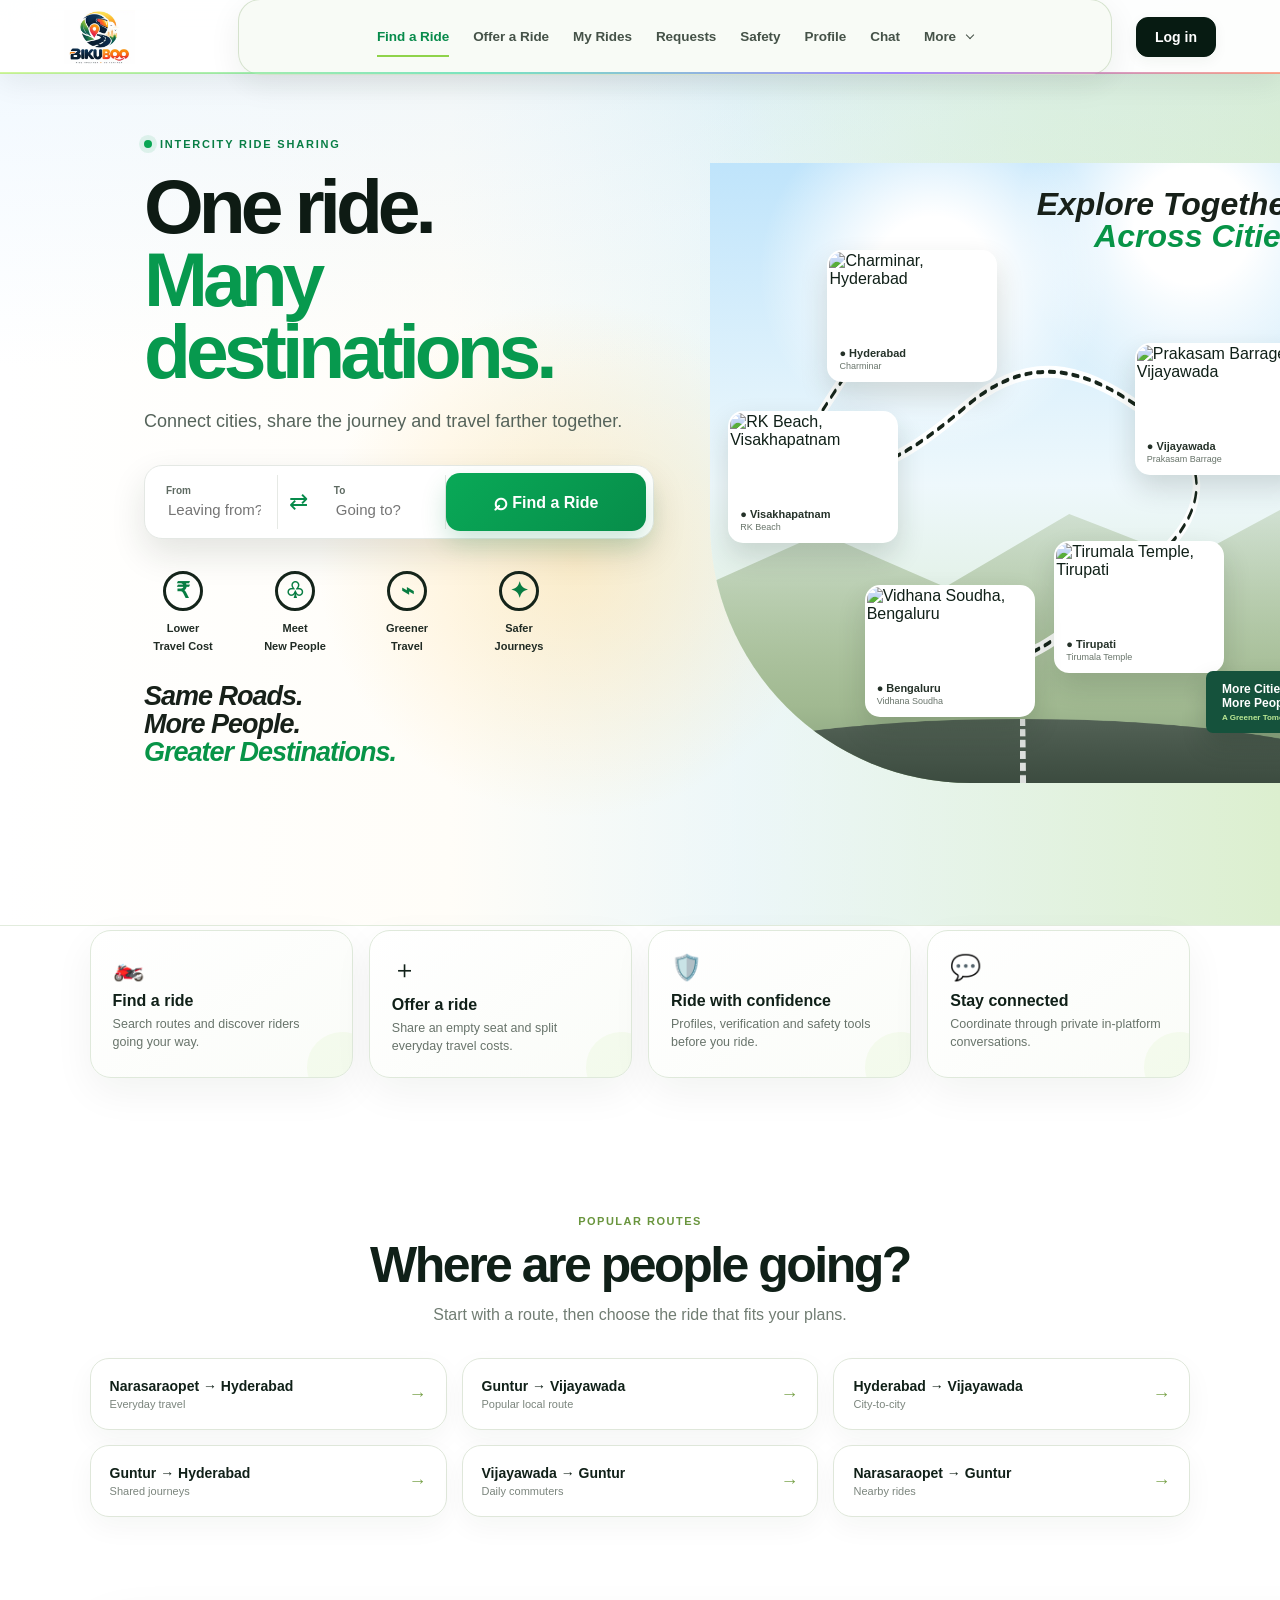
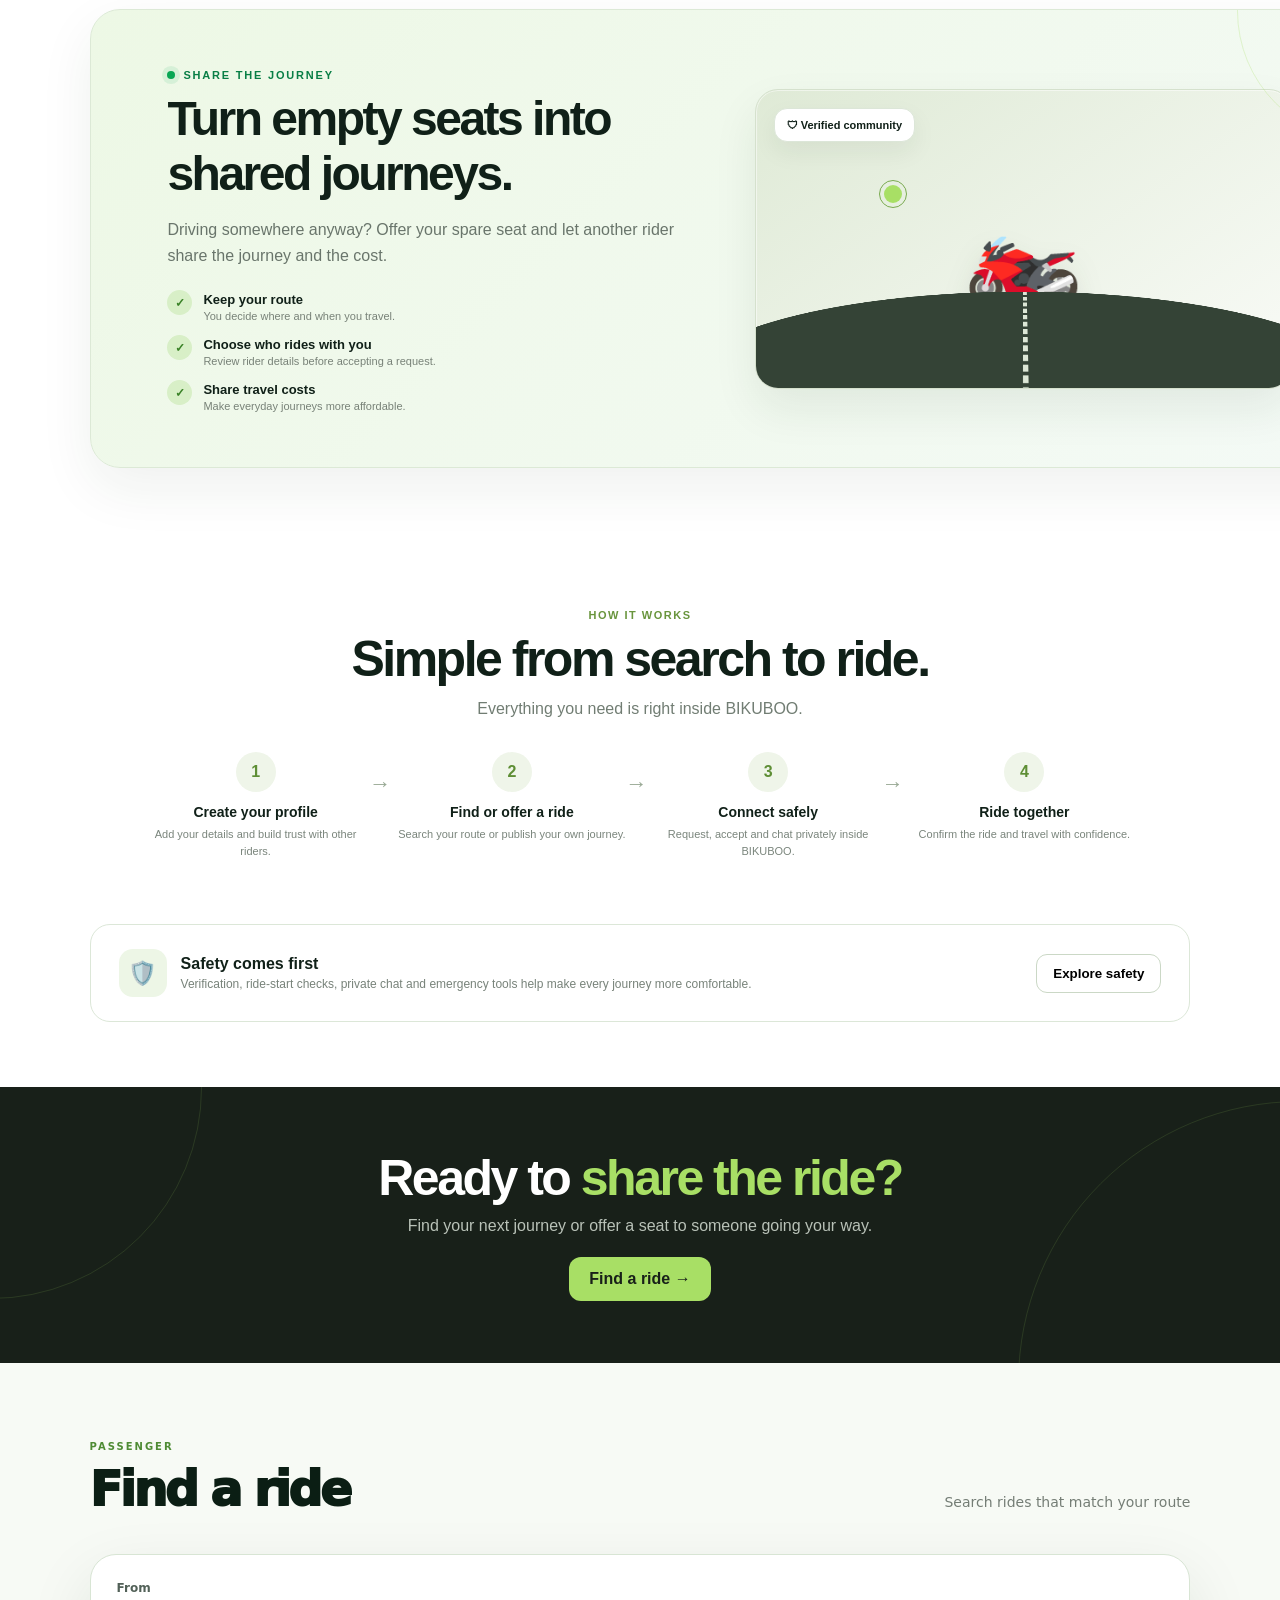
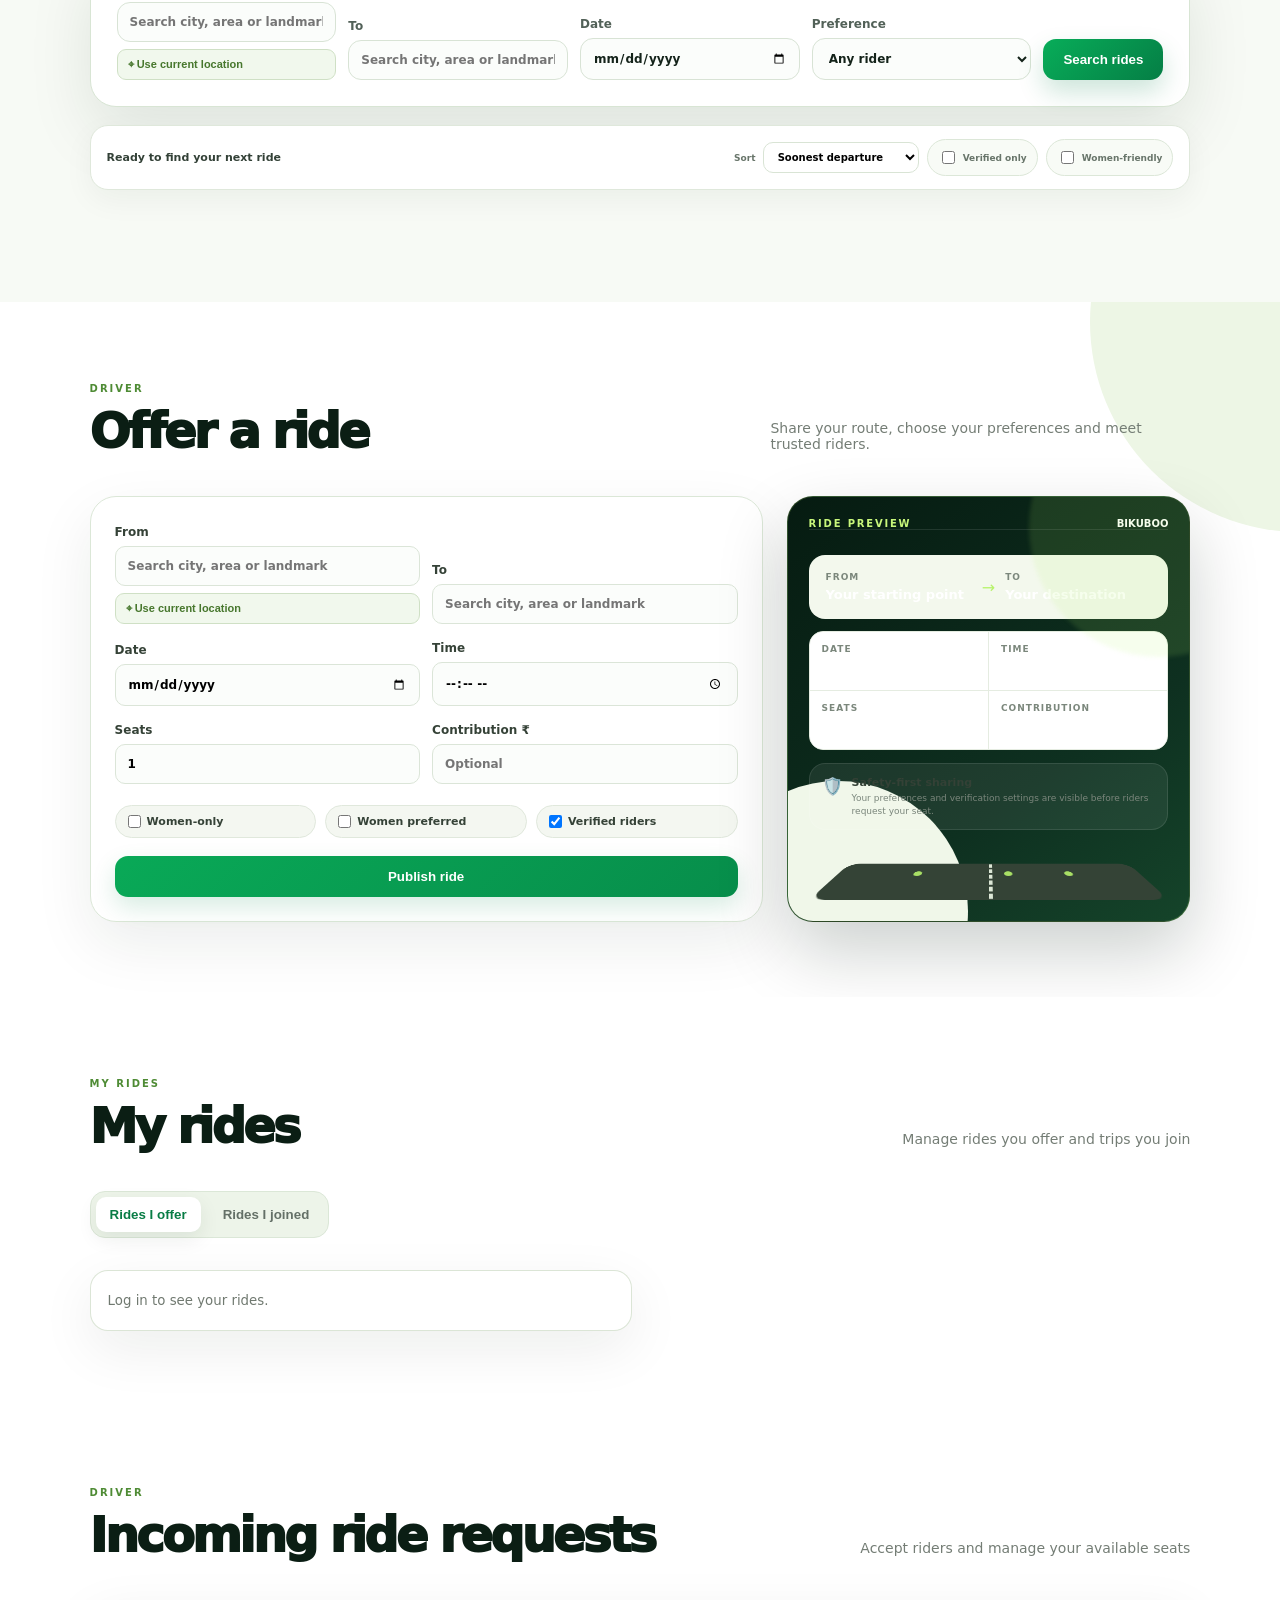
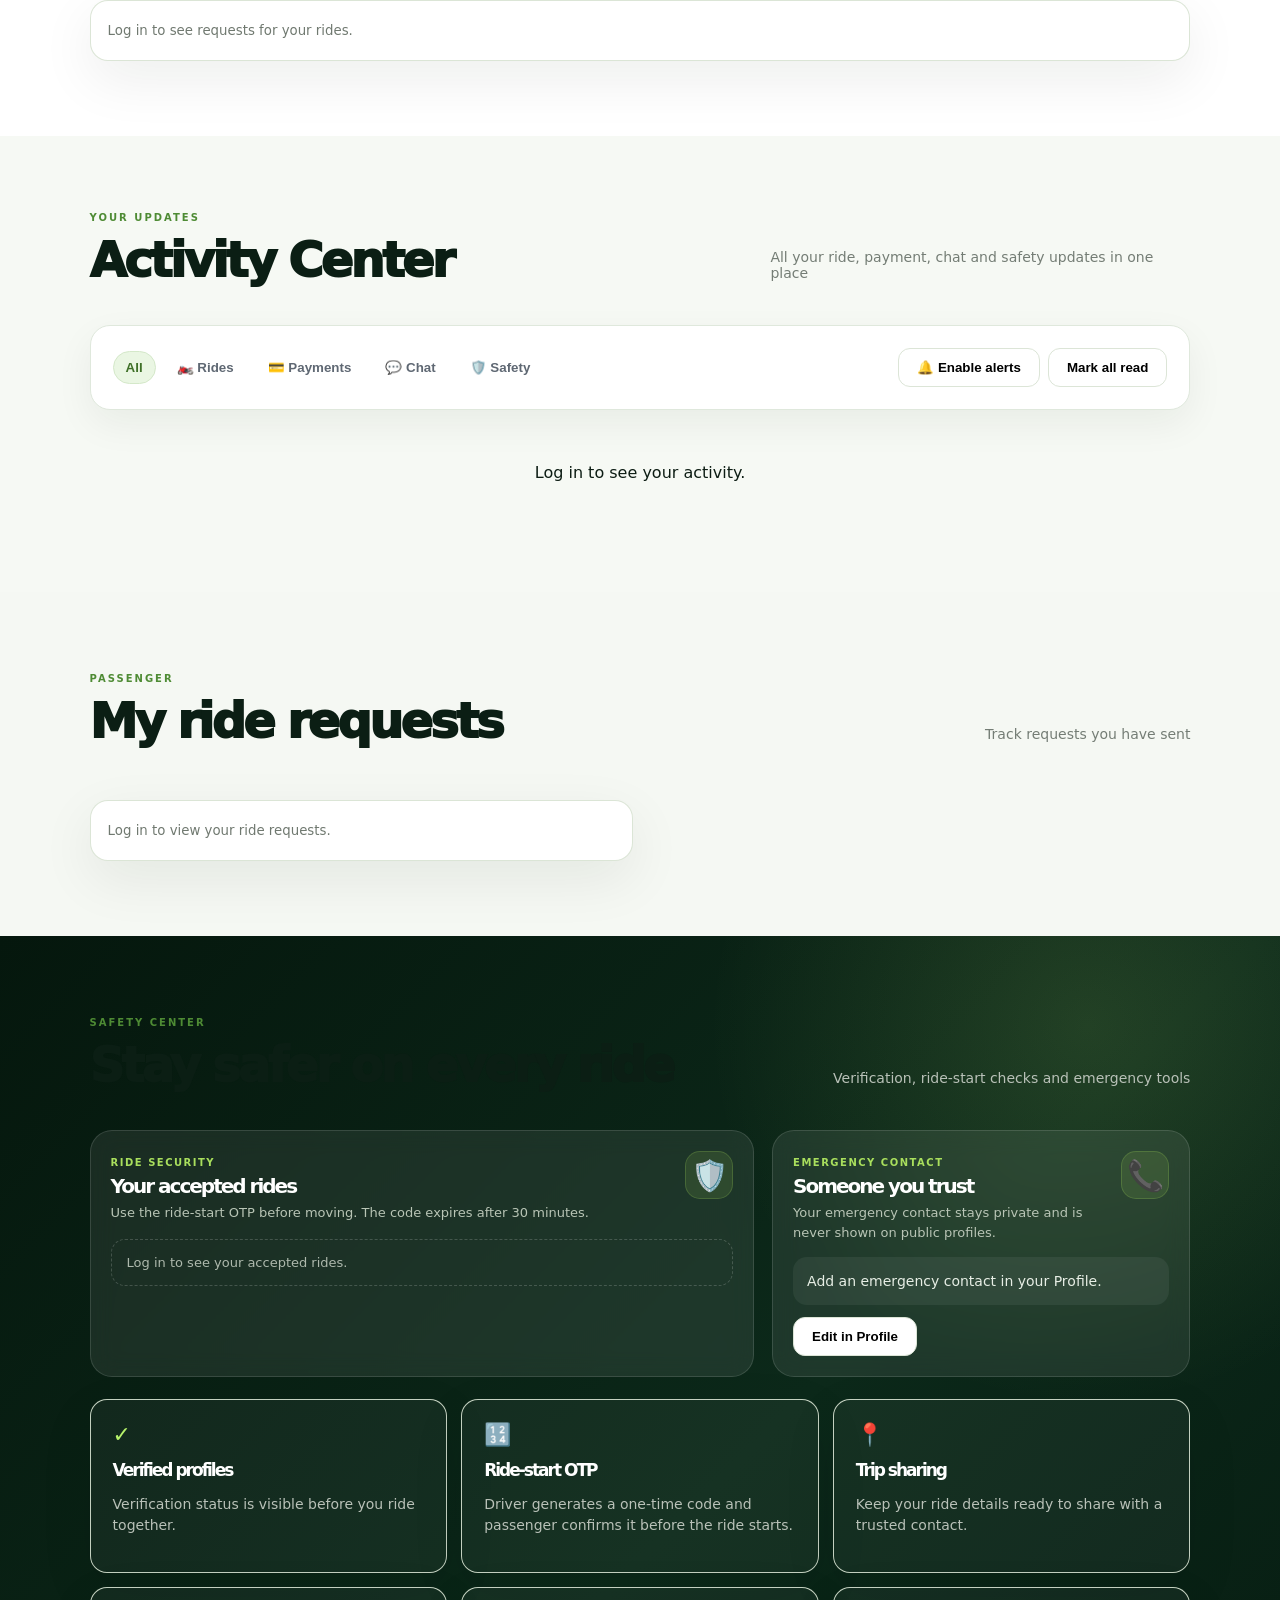
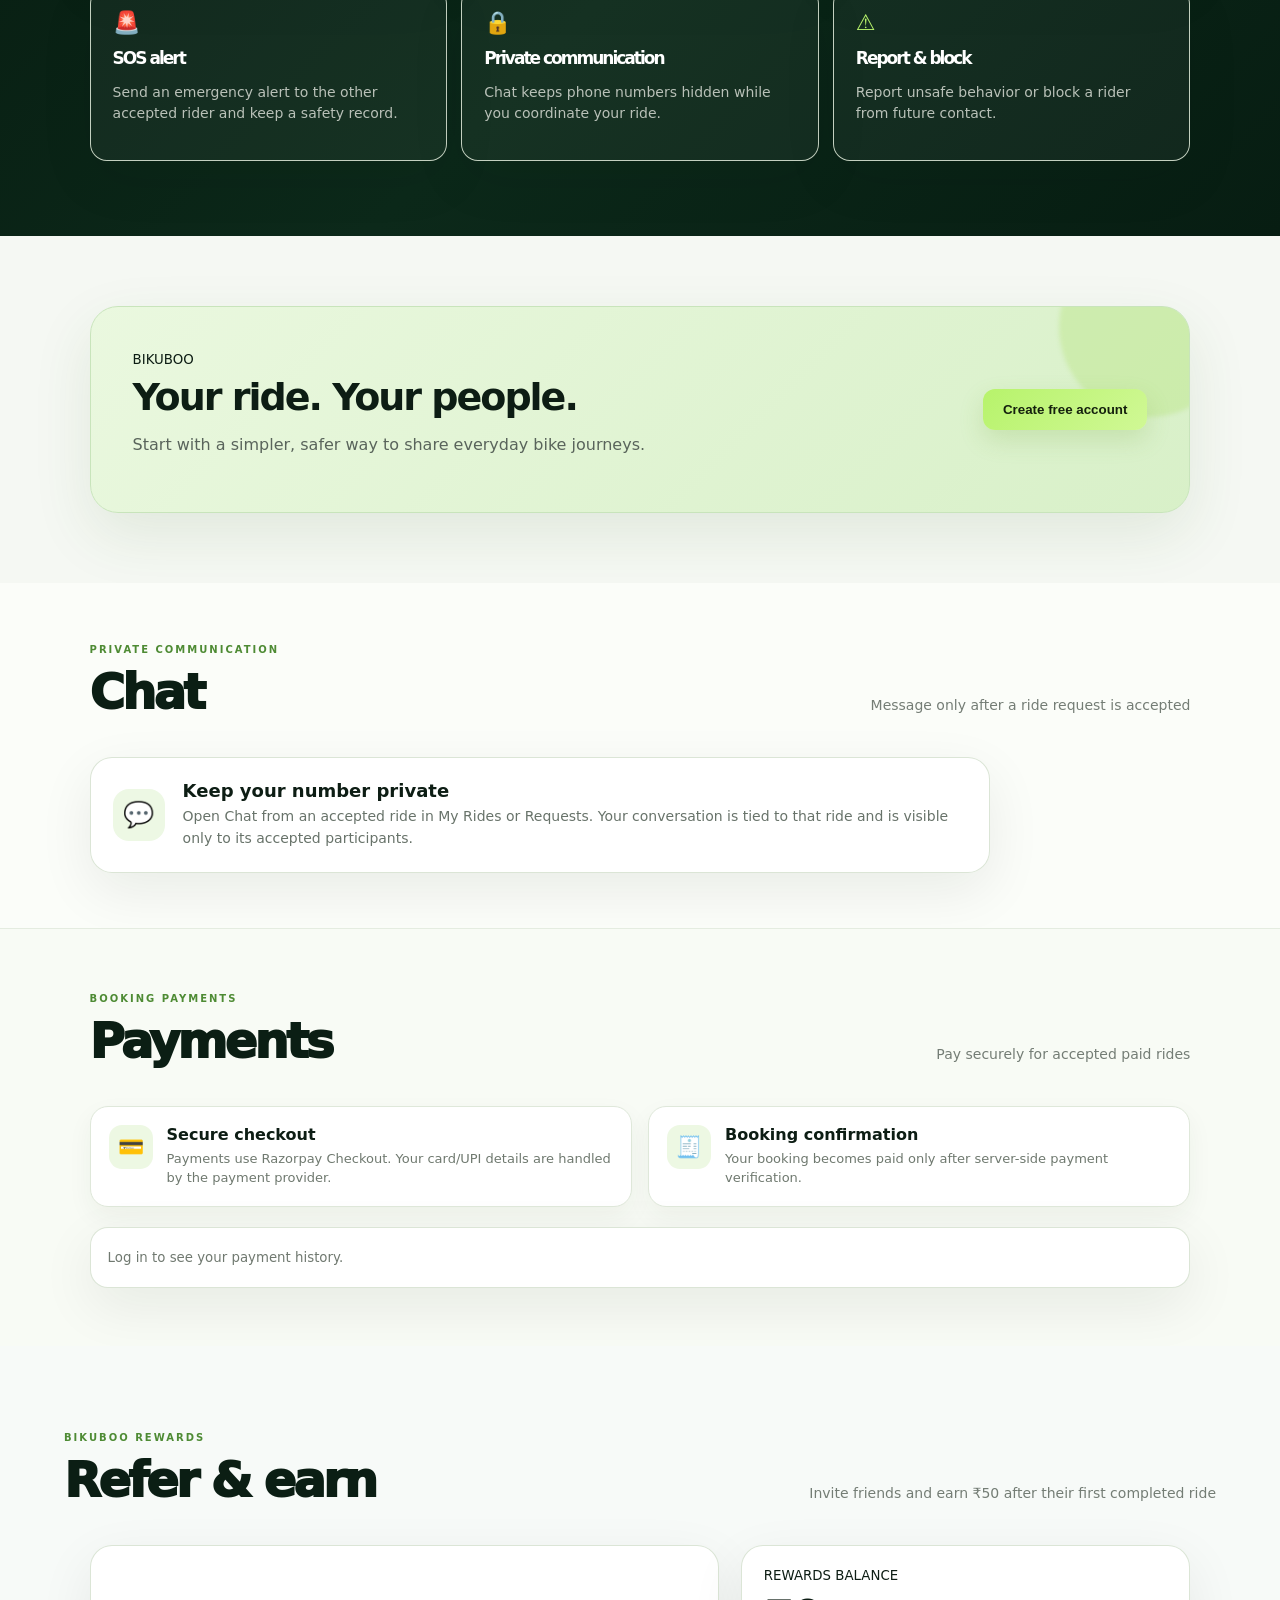
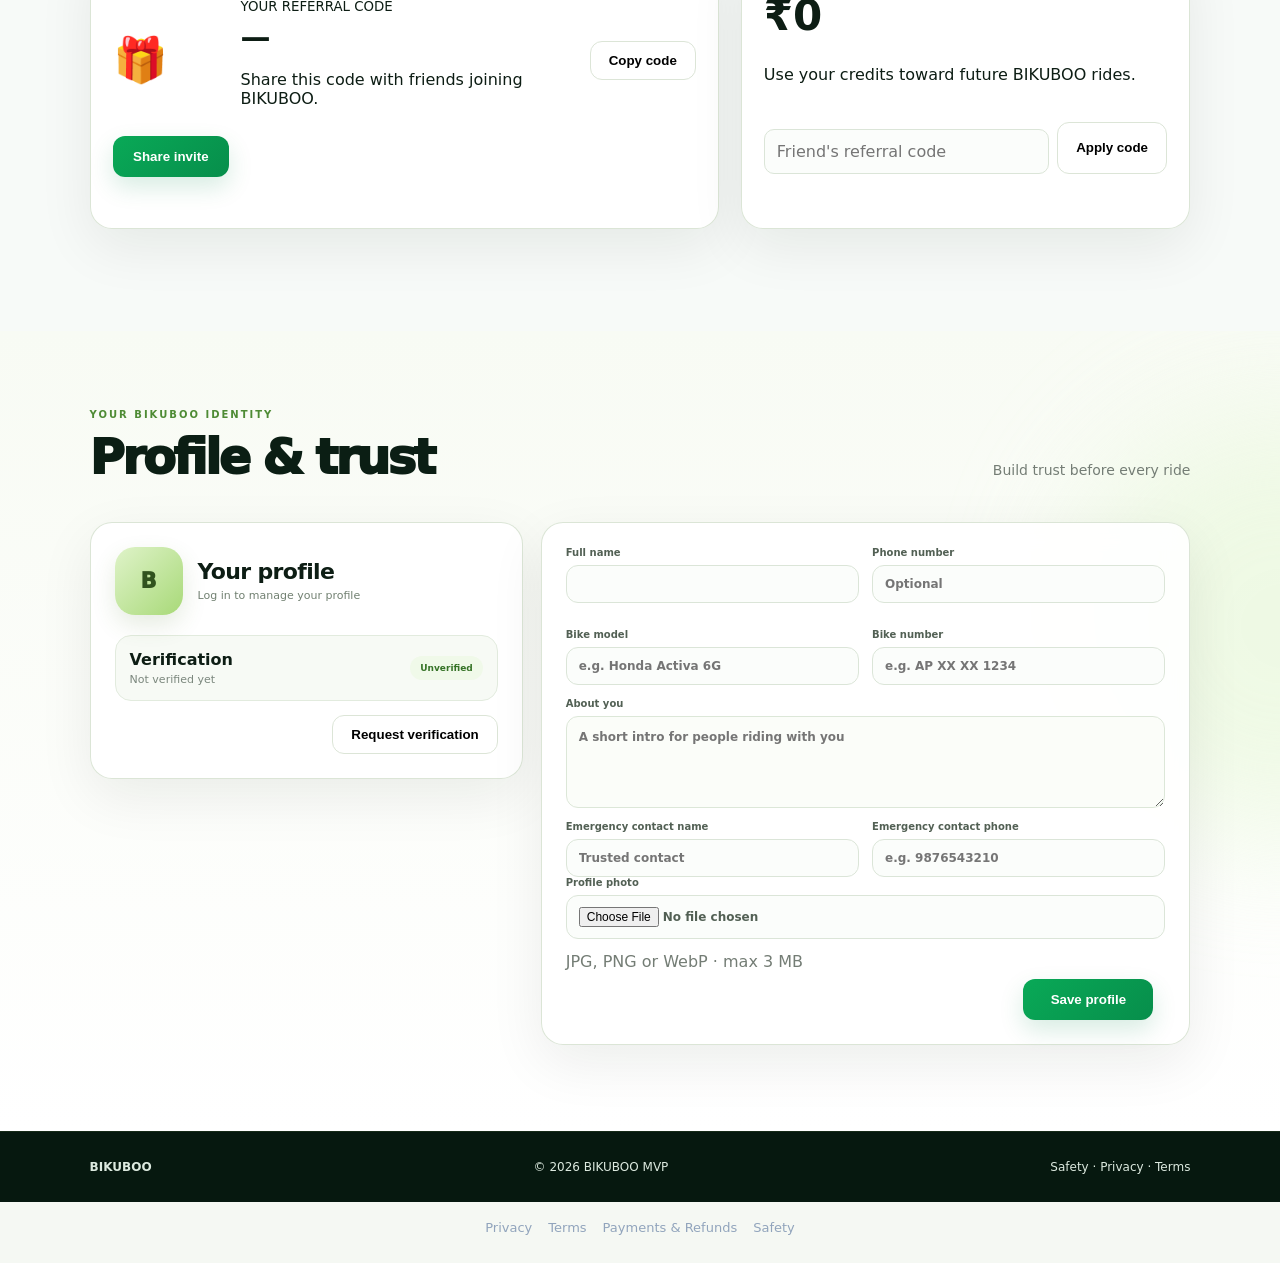
==== index.html @ bd27e84c "Add mobile top action controls" ====
<!doctype html><html><head><meta charset="utf-8"><meta name="viewport" content="width=device-width,initial-scale=1,viewport-fit=cover"><meta name="theme-color" content="#b7f36b"><meta name="mobile-web-app-capable" content="yes"><meta name="apple-mobile-web-app-capable" content="yes"><meta name="apple-mobile-web-app-status-bar-style" content="black-translucent"><meta name="apple-mobile-web-app-title" content="BIKUBOO"><link rel="manifest" href="manifest.webmanifest"><link rel="icon" href="icons/icon-192.png" type="image/png"><link rel="apple-touch-icon" href="icons/icon-180.png"><title>BIKUBOO — Share the ride. Ride safer.</title><link rel="stylesheet" href="https://unpkg.com/leaflet@1.9.4/dist/leaflet.css" integrity="sha256-p4NxAoJBhIINfQ3Y0hN0s7g3fK3jQf6QY6Q4wK7yQkM=" crossorigin="">
<link rel="stylesheet" href="styles.css"><link rel="stylesheet" href="home-critical.css?v=2"><link rel="stylesheet" href="header-home-polish.css?v=1"><link rel="stylesheet" href="results-premium.css?v=1"><link rel="stylesheet" href="premium-richness.css?v=1"><!-- BIKUBOO-SEO -->
<meta name="description" content="BIKUBOO is an India-focused bike pooling platform for finding and offering rides with profiles, ratings, safety tools, chat, payments and rewards.">
<meta name="keywords" content="BIKUBOO, bike pooling India, bike ride sharing, bikepooling, ride sharing India, share bike ride">
<meta name="robots" content="index,follow,max-image-preview:large">
<meta name="author" content="BIKUBOO">
<link rel="canonical" href="https://bikuboo.vercel.app/">
<meta property="og:type" content="website">
<meta property="og:site_name" content="BIKUBOO">
<meta property="og:title" content="BIKUBOO — Share the ride. Ride safer.">
<meta property="og:description" content="Find verified riders going your way, or offer a seat on your bike.">
<meta property="og:url" content="https://bikuboo.vercel.app/">
<meta property="og:image" content="https://bikuboo.vercel.app/icons/icon-512.png">
<meta name="twitter:card" content="summary">
<meta name="twitter:title" content="BIKUBOO — Share the ride. Ride safer.">
<meta name="twitter:description" content="Bike pooling made safer with verified riders, smart routes and safety tools.">
<meta name="twitter:image" content="https://bikuboo.vercel.app/icons/icon-512.png">
<meta name="google-site-verification" content="oPoI-Fr1Dqt0ak-qKjVxhGH4PeJJu1pohWr8lfvrr2c" />
<style id="bikuboo-critical-landing">body:not(.bk-home-ready) .hero,body:not(.bk-home-ready) .vibe-strip{display:none!important}body:not(.bk-home-ready) main>#find,body:not(.bk-home-ready) main>#offer,body:not(.bk-home-ready) main>#myRides,body:not(.bk-home-ready) main>#driverRequests,body:not(.bk-home-ready) main>#activity,body:not(.bk-home-ready) main>#myRequests,body:not(.bk-home-ready) main>#safety,body:not(.bk-home-ready) main>#admin,body:not(.bk-home-ready) main>#chat,body:not(.bk-home-ready) main>#payments,body:not(.bk-home-ready) main>#rewards,body:not(.bk-home-ready) main>#profile{display:none!important}</style><link rel="stylesheet" href="premium-final.css?v=1"><link rel="stylesheet" href="hero-layout-fix.css?v=1"><link rel="stylesheet" href="hero-contained-final.css?v=1"></head><body>
<header class="site-header"><a class="logo" href="#" aria-label="BIKUBOO home">BIKUBOO</a><button class="mobile-menu-btn" id="mobileMenuBtn" type="button" aria-label="Open menu" aria-expanded="false">Menu</button><nav id="mainNav"><a class="nav-main active" href="#find">Find a Ride</a><a class="nav-main" href="#offer">Offer a Ride</a><a class="nav-main" href="#myRides">My Rides</a><a class="nav-main" href="#driverRequests">Requests</a><a class="nav-main" href="#safety">Safety</a><a class="nav-main" href="#profile">Profile</a><a class="nav-main" href="#chat">Chat</a><div class="more-wrap"><button class="more-nav-btn" id="moreNavBtn" type="button">More <span>⌄</span></button><div class="more-nav-menu" id="moreNavMenu"><a href="#activity">Activity</a><a href="#payments">Payments</a><a href="#rewards">Rewards</a><a id="adminNavLink" href="#admin" hidden>Admin</a></div></div></nav><div class="header-tools"><div id="notificationWrap" class="notification-wrap" hidden><button id="notificationBtn" class="notification-btn" type="button" aria-label="Notifications">🔔<span id="notificationCount" class="notification-count" hidden>0</span></button><div id="notificationPanel" class="notification-panel"><div class="notification-head"><b>Notifications</b><button id="markNotificationsRead" class="textbtn" type="button">Mark all read</button></div><div id="notificationList"><div class="notification-empty">No notifications yet.</div></div></div></div><div id="authArea"><button class="outline" onclick="openModal('login')">Log in</button></div></div></header><main><section class="hero hero-vibrant"><div class="hero-copy"><span class="pill">🏍️ Bike pooling made safer</span><h1>Share the ride.<br><span>Ride safer.</span></h1><p>Find verified riders going your way, or offer a seat on your bike. BIKUBOO puts trust and safety at the center of every journey.</p><div class="actions"><a class="primary" href="#find">Find a ride</a><a class="secondary" href="#offer">Offer a ride</a></div><div class="trust"><span>✓ Verified profiles</span><span>✓ Women-safe options</span><span>✓ Trusted contacts</span></div></div><div class="visual visual-vibrant"><div class="visual-glow glow-one"></div><div class="visual-glow glow-two"></div><div class="orbit orbit-one"></div><div class="orbit orbit-two"></div><div class="hero-route-art" aria-label="Animated route from Vijayawada to Guntur"><div class="route-line"><span class="route-dot"></span></div><div class="route-city city-a">📍 Vijayawada</div><div class="route-city city-b">🏁 Guntur</div><div class="route-mini-card"><strong>Smart route</strong><small>Fast • verified • nearby</small></div></div><div class="route-chip route-chip-a">📍 Vijayawada</div><div class="route-chip route-chip-b">🏁 Guntur</div><div class="ride ride-float"><b>Vijayawada → Guntur</b><small>Today · 6:30 PM</small><span>✓ Verified ride</span></div><div class="floating-stat stat-one">⚡ <b>Fast match</b><small>3 riders nearby</small></div><div class="floating-stat stat-two">🛡️ <b>Trust first</b><small>Verified community</small></div></div></section><section class="vibe-strip"><div class="vibe-card vibe-lime"><img src="assets/map-vibe.svg" alt="Map and route illustration"><div><small>SMART ROUTES</small><h3>Find your way</h3><p>Search cities, landmarks and live routes in seconds.</p></div></div><div class="vibe-card vibe-purple"><img src="assets/community-vibe.svg" alt="Riders community illustration"><div><small>GOOD PEOPLE</small><h3>Meet trusted riders</h3><p>Profiles, ratings and verification before every ride.</p></div></div><div class="vibe-card vibe-orange"><img src="assets/safety-vibe.svg" alt="Safety shield illustration"><div><small>RIDE CONFIDENTLY</small><h3>Safety built in</h3><p>OTP, SOS, chat and activity alerts keep you covered.</p></div></div></section>
<section id="find"><div class="heading"><div><small>PASSENGER</small><h2>Find a ride</h2></div><p>Search rides that match your route</p></div><form id="search" class="card"><label>From<div class="place-field"><input id="from" autocomplete="off" placeholder="Search city, area or landmark" required><button type="button" class="current-location-btn" data-target="from">⌖ Use current location</button><div id="fromSuggestions" class="place-suggestions"></div></div></label><label>To<div class="place-field"><input id="to" autocomplete="off" placeholder="Search city, area or landmark" required><div id="toSuggestions" class="place-suggestions"></div></div></label><label>Date<input id="searchDate" type="date" required></label><label>Preference<select id="pref"><option>Any rider</option><option>Women only</option><option>Women preferred</option><option>Verified riders only</option></select></label><button class="primary" type="submit">Search rides</button></form><div class="bk-search-tools"><div class="bk-result-summary" id="searchSummary">Ready to find your next ride</div><div class="bk-search-controls"><label>Sort <select id="rideSort"><option value="soonest">Soonest departure</option><option value="price">Lowest contribution</option><option value="seats">Most seats</option></select></label><label class="bk-check-filter"><input id="verifiedFilter" type="checkbox"> Verified only</label><label class="bk-check-filter"><input id="womenFilter" type="checkbox"> Women-friendly</label></div></div><div id="results"></div><div id="rideMapPanel" class="ride-map-panel" hidden><div class="map-panel-head"><div><small>LIVE ROUTE</small><h3 id="mapRouteTitle">Ride route</h3><div id="mapRouteMeta" class="map-route-meta"></div></div><button id="closeRideMap" class="map-close" type="button">×</button></div><div id="rideMap" class="ride-map"></div></div></section>
<section id="offer" class="alt bk-offer-section"><div class="heading"><div><small>DRIVER</small><h2>Offer a ride</h2></div><p>Share your route, choose your preferences and meet trusted riders.</p></div><div class="bk-offer-layout"><form id="offerForm" class="card grid bk-offer-form">
<label>From<div class="place-field"><input id="ofrom" autocomplete="off" required placeholder="Search city, area or landmark"><button type="button" class="current-location-btn" data-target="ofrom">⌖ Use current location</button><div id="ofromSuggestions" class="place-suggestions"></div></div></label>
<label>To<div class="place-field"><input id="oto" autocomplete="off" required placeholder="Search city, area or landmark"><div id="otoSuggestions" class="place-suggestions"></div></div></label>
<label>Date<input id="offerDate" type="date" required></label><label>Time<input id="offerTime" type="time" required></label>
<label>Seats<input id="offerSeats" type="number" min="1" max="3" value="1" required></label><label>Contribution ₹<input id="contribution" type="number" min="0" placeholder="Optional"></label>
<div class="checks bk-offer-checks"><label><input id="womenOnly" type="checkbox"> Women-only</label><label><input id="womenPreferred" type="checkbox"> Women preferred</label><label><input id="verifiedOnly" type="checkbox" checked> Verified riders</label></div>
<button class="primary bk-publish-btn" type="submit">Publish ride</button></form>
<aside class="bk-offer-preview"><div class="bk-preview-head"><span>RIDE PREVIEW</span><b>BIKUBOO</b></div><div class="bk-preview-route"><div><small>FROM</small><strong id="bkOfferPreviewFrom">Your starting point</strong></div><span>→</span><div><small>TO</small><strong id="bkOfferPreviewTo">Your destination</strong></div></div><div class="bk-preview-details"><div><small>DATE</small><b id="bkOfferPreviewDate">Choose a date</b></div><div><small>TIME</small><b id="bkOfferPreviewTime">Choose a time</b></div><div><small>SEATS</small><b id="bkOfferPreviewSeats">1 seat</b></div><div><small>CONTRIBUTION</small><b id="bkOfferPreviewPrice">Free</b></div></div><div class="bk-preview-trust">🛡️ <div><b>Safety-first sharing</b><small>Your preferences and verification settings are visible before riders request your seat.</small></div></div><div class="bk-preview-road"><i></i><i></i><i></i></div></aside></div></section>
<section id="myRides" class="alt"><div class="heading"><div><small>MY RIDES</small><h2>My rides</h2></div><p>Manage rides you offer and trips you join</p></div><div class="ride-tabs"><button class="tab-btn active" type="button" data-tab="driver">Rides I offer</button><button class="tab-btn" type="button" data-tab="passenger">Rides I joined</button></div><div id="myRidesResults"><div class="ride"><small>Log in to see your rides.</small></div></div></section><section id="driverRequests" class="alt"><div class="heading"><div><small>DRIVER</small><h2>Incoming ride requests</h2></div><p>Accept riders and manage your available seats</p></div><div id="driverRequestResults"><div class="ride"><small>Log in to see requests for your rides.</small></div></div></section><section id="activity" class="activity-section"><div class="heading"><div><small>YOUR UPDATES</small><h2>Activity Center</h2></div><p>All your ride, payment, chat and safety updates in one place</p></div><div class="activity-toolbar card"><div class="activity-filters"><button class="activity-filter active" data-activity-filter="all">All</button><button class="activity-filter" data-activity-filter="rides">🏍️ Rides</button><button class="activity-filter" data-activity-filter="payments">💳 Payments</button><button class="activity-filter" data-activity-filter="chat">💬 Chat</button><button class="activity-filter" data-activity-filter="safety">🛡️ Safety</button></div><div class="activity-actions"><button id="enableBrowserNotificationsBtn" class="secondary" type="button">🔔 Enable alerts</button><button id="activityMarkAll" class="secondary" type="button">Mark all read</button></div></div><div id="activityList" class="activity-list"><div class="activity-empty">Log in to see your activity.</div></div></section><section id="myRequests"><div class="heading"><div><small>PASSENGER</small><h2>My ride requests</h2></div><p>Track requests you have sent</p></div><div id="myRequestResults"><div class="ride"><small>Log in to view your ride requests.</small></div></div></section><section id="safety" class="dark"><div class="heading"><div><small>SAFETY CENTER</small><h2>Stay safer on every ride</h2></div><p>Verification, ride-start checks and emergency tools</p></div><div class="safety-tools"><div class="safety-panel"><div class="safety-panel-head"><div><span class="safety-kicker">RIDE SECURITY</span><h3>Your accepted rides</h3><p>Use the ride-start OTP before moving. The code expires after 30 minutes.</p></div><span class="safety-shield">🛡️</span></div><div id="safetyRides"><div class="safety-empty">Log in to see your accepted rides.</div></div></div><div class="safety-panel emergency-panel"><div class="safety-panel-head"><div><span class="safety-kicker">EMERGENCY CONTACT</span><h3>Someone you trust</h3><p>Your emergency contact stays private and is never shown on public profiles.</p></div><span class="safety-shield">📞</span></div><div id="emergencyContactView" class="emergency-contact-view">Add an emergency contact in your Profile.</div><button class="secondary safety-small-btn" type="button" onclick="document.getElementById('profile').scrollIntoView({behavior:'smooth'})">Edit in Profile</button></div></div><div class="features"><article>✓<h3>Verified profiles</h3><p>Verification status is visible before you ride together.</p></article><article>🔢<h3>Ride-start OTP</h3><p>Driver generates a one-time code and passenger confirms it before the ride starts.</p></article><article>📍<h3>Trip sharing</h3><p>Keep your ride details ready to share with a trusted contact.</p></article><article>🚨<h3>SOS alert</h3><p>Send an emergency alert to the other accepted rider and keep a safety record.</p></article><article>🔒<h3>Private communication</h3><p>Chat keeps phone numbers hidden while you coordinate your ride.</p></article><article>⚠️<h3>Report & block</h3><p>Report unsafe behavior or block a rider from future contact.</p></article></div></section>
<section id="admin" class="admin-section" hidden><div class="heading"><div><small>ADMIN CONTROL CENTER</small><h2>BIKUBOO Admin</h2></div><p>Manage trust, safety, riders and rides from one place</p></div><div id="adminSetupNotice" class="admin-notice" hidden></div><div class="admin-stats" id="adminStats"></div><div class="admin-tabs"><button class="admin-tab active" data-admin-tab="overview">Overview</button><button class="admin-tab" data-admin-tab="users">Users</button><button class="admin-tab" data-admin-tab="verification">Verification</button><button class="admin-tab" data-admin-tab="reports">Reports</button><button class="admin-tab" data-admin-tab="rides">Rides</button></div><div id="adminOverview" class="admin-panel"><div class="admin-grid"><div class="admin-card"><span>TRUST</span><h3>Verification queue</h3><p>Review riders waiting for profile verification.</p><button class="secondary" onclick="switchAdminTab('verification')">Review requests</button></div><div class="admin-card"><span>SAFETY</span><h3>Open reports</h3><p>Investigate rider and ride safety reports.</p><button class="secondary" onclick="switchAdminTab('reports')">Review reports</button></div><div class="admin-card"><span>OPERATIONS</span><h3>Recent rides</h3><p>Monitor the latest rides and their status.</p><button class="secondary" onclick="switchAdminTab('rides')">View rides</button></div></div></div><div id="adminUsers" class="admin-panel" hidden><div class="admin-toolbar"><div><h3>Users</h3><p>Search riders and manage account status.</p></div><div class="admin-search"><input id="adminUserSearch" placeholder="Search name, phone or bike number"><button class="primary" onclick="loadAdminUsers()">Search</button></div></div><div id="adminUsersList" class="admin-table-wrap"></div></div><div id="adminVerification" class="admin-panel" hidden><div class="admin-toolbar"><div><h3>Verification requests</h3><p>Approve profiles that meet your verification requirements.</p></div><button class="secondary" onclick="loadAdminVerifications()">Refresh</button></div><div id="adminVerificationList" class="admin-table-wrap"></div></div><div id="adminReports" class="admin-panel" hidden><div class="admin-toolbar"><div><h3>Safety reports</h3><p>Review, resolve or dismiss reports submitted by riders.</p></div><button class="secondary" onclick="loadAdminReports()">Refresh</button></div><div id="adminReportsList" class="admin-table-wrap"></div></div><div id="adminRides" class="admin-panel" hidden><div class="admin-toolbar"><div><h3>Rides</h3><p>Recent ride activity across BIKUBOO.</p></div><button class="secondary" onclick="loadAdminRides()">Refresh</button></div><div id="adminRidesList" class="admin-table-wrap"></div></div></section>
<section class="cta"><div><small>BIKUBOO</small><h2>Your ride. Your people.</h2><p>Start with a simpler, safer way to share everyday bike journeys.</p></div><button class="primary" onclick="openModal('signup')">Create free account</button></section>
<section id="chat" class="chat-section"><div class="heading"><div><small>PRIVATE COMMUNICATION</small><h2>Chat</h2></div><p>Message only after a ride request is accepted</p></div><div class="chat-intro card"><div class="chat-intro-icon">💬</div><div><h3>Keep your number private</h3><p>Open Chat from an accepted ride in My Rides or Requests. Your conversation is tied to that ride and is visible only to its accepted participants.</p></div></div></section>
<section id="payments" class="payment-section"><div class="heading"><div><small>BOOKING PAYMENTS</small><h2>Payments</h2></div><p>Pay securely for accepted paid rides</p></div><div class="payment-info-grid"><div class="payment-info-card"><span>💳</span><div><b>Secure checkout</b><p>Payments use Razorpay Checkout. Your card/UPI details are handled by the payment provider.</p></div></div><div class="payment-info-card"><span>🧾</span><div><b>Booking confirmation</b><p>Your booking becomes paid only after server-side payment verification.</p></div></div></div><div id="paymentHistory" class="payment-history"><div class="ride"><small>Log in to see your payment history.</small></div></div></section><section id="rewards" class="rewards-section"><div class="heading"><div><small>BIKUBOO REWARDS</small><h2>Refer & earn</h2></div><p>Invite friends and earn ₹50 after their first completed ride</p></div><div class="rewards-grid"><div class="reward-hero card"><div class="reward-icon">🎁</div><div><small>YOUR REFERRAL CODE</small><h3 id="referralCode">—</h3><p>Share this code with friends joining BIKUBOO.</p></div><button id="copyReferralBtn" class="secondary" type="button">Copy code</button><button id="shareReferralBtn" class="primary" type="button">Share invite</button></div><div class="reward-balance card"><small>REWARDS BALANCE</small><strong id="rewardBalance">₹0</strong><p>Use your credits toward future BIKUBOO rides.</p><div class="referral-claim"><input id="referralInput" placeholder="Friend's referral code"><button id="claimReferralBtn" class="secondary" type="button">Apply code</button></div><div id="referralMsg" class="authmsg"></div></div></div><div id="rewardHistory" class="reward-history"></div></section><section id="profile" class="profile-section"><div class="heading"><div><small>YOUR BIKUBOO IDENTITY</small><h2>Profile & trust</h2></div><p>Build trust before every ride</p></div><div class="profile-grid"><div class="profile-card card"><div class="profile-top"><div id="profileAvatar" class="profile-avatar">B</div><div><h3 id="profileDisplayName">Your profile</h3><div id="profileTrustLine" class="muted">Log in to manage your profile</div></div></div><div class="verification-box"><div><b>Verification</b><p id="verificationText">Not verified yet</p></div><span id="verificationBadge" class="verify-badge">Unverified</span></div><button id="requestVerificationBtn" class="secondary profile-action" type="button" hidden>Request verification</button></div><form id="profileForm" class="profile-card card" hidden><div class="profile-form-grid"><label>Full name<input id="profileName" type="text" required></label><label>Phone number<input id="profilePhone" type="tel" placeholder="Optional"></label><label>Bike model<input id="profileBike" type="text" placeholder="e.g. Honda Activa 6G"></label><label>Bike number<input id="profileBikeNumber" type="text" placeholder="e.g. AP XX XX 1234"></label></div><label>About you<textarea id="profileBio" rows="3" maxlength="300" placeholder="A short intro for people riding with you"></textarea></label><div class="profile-form-grid emergency-fields"><label>Emergency contact name<input id="profileEmergencyName" type="text" placeholder="Trusted contact"></label><label>Emergency contact phone<input id="profileEmergencyPhone" type="tel" placeholder="e.g. 9876543210"></label></div><label>Profile photo<input id="profilePhoto" type="file" accept="image/*"></label><div id="profilePhotoHint" class="muted">JPG, PNG or WebP · max 3 MB</div><div class="profile-actions"><button class="primary" type="submit">Save profile</button><span id="profileSaveMsg" class="authmsg"></span></div></form></div><div id="profileRatingSummary" class="rating-summary" hidden></div><div id="profileReviews" class="reviews" hidden></div></section>
</main><footer><b>BIKUBOO</b><span>© 2026 BIKUBOO MVP</span><span>Safety · Privacy · Terms</span></footer>

<div id="publicProfileModal" class="modal"><div class="modalbox bk-public-profile-modal"><button class="close" type="button" onclick="closeModal('publicProfileModal')" aria-label="Close profile">×</button><div id="publicProfileBody"><div class="bk-profile-loading">Loading rider profile…</div></div></div></div>

<div id="safetyModal" class="modal"><div class="modalbox safety-modal"><button class="close" onclick="closeModal('safetyModal')">×</button><div class="safety-modal-head"><div><small>RIDE SAFETY</small><h2 id="safetyModalTitle">Ride verification</h2><p id="safetyModalSubtitle">Confirm the right rider before you start.</p></div><span>🛡️</span></div><div id="safetyModalBody"></div></div></div>

<div id="chatModal" class="modal"><div class="modalbox chat-modal bk-chat-modal"><button class="close" type="button" onclick="closeChat()" aria-label="Close chat">×</button><div class="chat-head bk-chat-head"><div class="bk-chat-person"><div id="chatAvatar" class="bk-chat-avatar">B</div><div><small>PRIVATE RIDE CHAT</small><h2 id="chatTitle">Ride chat</h2><p id="chatSubtitle">Only accepted ride participants can message here.</p></div></div><span id="chatStatus" class="chat-status">🔒 Secure</span></div><div class="bk-chat-route"><span>●</span><b id="chatRouteText">Pickup → Destination</b><small>Private conversation</small></div><div id="chatMessages" class="chat-messages"><div class="chat-empty">Open a chat from an accepted ride.</div></div><div class="bk-chat-quick" id="chatQuick"><button type="button" data-message="Hi! I’m ready for the ride.">👋 Ready for the ride</button><button type="button" data-message="Where should we meet?">📍 Where should we meet?</button><button type="button" data-message="I’m on my way.">🚗 I’m on my way</button></div><form id="chatForm" class="chat-compose"><textarea id="chatInput" maxlength="1000" rows="2" placeholder="Write a message…" required></textarea><button class="primary" type="submit">Send</button></form><div id="chatMsg" class="authmsg"></div></div></div>

<div id="paymentModal" class="modal"><div class="modalbox payment-modal"><button class="close" onclick="closePaymentModal()">×</button><div class="payment-modal-head"><div><small>SECURE BOOKING PAYMENT</small><h2 id="paymentTitle">Complete payment</h2><p id="paymentRoute">Ride contribution</p></div><span>💳</span></div><div class="payment-summary"><div><span>Amount</span><strong id="paymentAmount">₹0</strong></div><div><span>Status</span><b id="paymentStatus">Ready to pay</b></div></div><div class="payment-methods"><label class="payment-method-card selected" id="upiMethodCard"><input type="radio" name="paymentMethod" value="upi" checked><div><b>📱 UPI <span class="payment-recommended">Recommended</span></b><small>Google Pay · PhonePe · Paytm · UPI ID and more</small></div></label><label class="payment-method-card" id="cashMethodCard"><input type="radio" name="paymentMethod" value="cash"><div><b>💵 Cash</b><small>Pay the driver directly. Driver confirms cash received.</small></div></label></div><p id="paymentMethodNote" class="payment-note">UPI is the primary payment method. Razorpay securely handles the payment and BIKUBOO confirms the booking only after server-side verification.</p><button id="paymentPayBtn" class="primary payment-pay-btn" type="button">Pay with UPI</button><div id="paymentMsg" class="authmsg"></div></div></div><div id="rideRequestModal" class="modal"><div class="modalbox ride-request-modal">
<button class="close" type="button" onclick="closeModal('rideRequestModal')" aria-label="Close">×</button>
<div class="request-modal-head"><div><small>RIDE REQUEST</small><h2>Confirm your seat</h2><p>Review the ride details before sending your request.</p></div><span class="request-shield">🛡️</span></div>
<div id="rideRequestSummary" class="request-summary"></div>
<div class="request-safety"><span>✓</span><div><b>Ride with confidence</b><small>Check the rider profile, route and timing before you request.</small></div></div>
<div id="rideRequestMsg" class="authmsg"></div>
<div class="request-modal-actions"><button class="secondary" type="button" onclick="closeModal('rideRequestModal')">Cancel</button><button id="confirmRideRequestBtn" class="primary" type="button">Request seat</button></div>
</div></div>

<div class="modal bk-publish-success-modal" id="ridePublishSuccessModal" aria-hidden="true">
  <div class="modal-card bk-publish-success-card" role="dialog" aria-modal="true" aria-labelledby="bkPublishSuccessTitle">
    <button class="modal-close" type="button" aria-label="Close" onclick="closeModal('ridePublishSuccessModal')">×</button>
    <div class="bk-success-icon" aria-hidden="true"><span>✓</span></div>
    <div class="bk-success-eyebrow">RIDE PUBLISHED</div>
    <h2 id="bkPublishSuccessTitle">Your ride is live!</h2>
    <p class="bk-success-copy">Your journey is now visible to BIKUBOO riders. You’ll see requests here as passengers join.</p>
    <div id="bkPublishSuccessSummary" class="bk-publish-summary"></div>
    <div class="bk-publish-success-actions">
      <button class="secondary" type="button" onclick="closeModal('ridePublishSuccessModal');document.getElementById('find').scrollIntoView({behavior:'smooth'})">Find a ride</button>
      <button class="primary" type="button" onclick="closeModal('ridePublishSuccessModal');document.getElementById('myRides').scrollIntoView({behavior:'smooth'});if(window.loadMyRides)window.loadMyRides()">View my ride</button>
    </div>
    <div class="bk-success-safety"><span>🛡️</span><span>Keep your ride details updated and only meet passengers through the BIKUBOO flow.</span></div>
  </div>
</div>
<div id="rideLifecycleModal" class="modal"><div class="modalbox bk-lifecycle-modal">
<button class="close" type="button" onclick="closeModal('rideLifecycleModal')" aria-label="Close">×</button>
<div id="lifecycleIcon" class="bk-lifecycle-icon">🏍️</div>
<small id="lifecycleEyebrow" class="bk-lifecycle-eyebrow">RIDE LIFECYCLE</small>
<h2 id="lifecycleTitle">Start this ride?</h2>
<p id="lifecycleCopy">Confirm when you are ready to begin the journey.</p>
<div id="lifecycleSummary" class="bk-lifecycle-summary"></div>
<div id="lifecycleMsg" class="authmsg"></div>
<div class="bk-lifecycle-actions"><button class="secondary" type="button" onclick="closeModal('rideLifecycleModal')">Not yet</button><button id="lifecycleConfirm" class="primary" type="button">Start ride</button></div>
</div></div>
<div id="rideLifecycleSuccessModal" class="modal"><div class="modal-card bk-lifecycle-success">
<div id="lifecycleSuccessIcon" class="bk-lifecycle-success-icon">🏁</div>
<small id="lifecycleSuccessEyebrow">RIDE STARTED</small>
<h2 id="lifecycleSuccessTitle">You're on your way</h2>
<p id="lifecycleSuccessCopy">Your ride status has been updated.</p>
<div id="lifecycleSuccessSummary" class="bk-lifecycle-success-summary"></div>
<div class="bk-lifecycle-success-actions"><button class="secondary" type="button" onclick="closeModal('rideLifecycleSuccessModal')">Done</button><button class="primary" type="button" onclick="closeModal('rideLifecycleSuccessModal');document.getElementById('safety').scrollIntoView({behavior:'smooth'})">Open Safety Center</button></div>
</div></div>
<div id="driverRequestActionModal" class="modal"><div class="modalbox bk-driver-action-modal">
<button class="close" type="button" onclick="closeModal('driverRequestActionModal')" aria-label="Close">×</button>
<div id="driverActionIcon" class="bk-driver-action-icon">✓</div>
<small id="driverActionEyebrow" class="bk-driver-action-eyebrow">REQUEST ACTION</small>
<h2 id="driverActionTitle">Accept this rider?</h2>
<p id="driverActionCopy">Review the request before confirming.</p>
<div id="driverActionSummary" class="bk-driver-action-summary"></div>
<div id="driverActionMsg" class="authmsg"></div>
<div class="bk-driver-action-buttons"><button id="driverActionCancel" class="secondary" type="button" onclick="closeModal('driverRequestActionModal')">Cancel</button><button id="driverActionConfirm" class="primary" type="button">Confirm</button></div>
</div></div>
<div id="driverActionSuccessModal" class="modal"><div class="modal-card bk-driver-success-card">
<div class="bk-driver-success-icon">✓</div><small>REQUEST UPDATED</small><h2 id="driverSuccessTitle">Rider accepted</h2><p id="driverSuccessCopy">The ride request has been updated successfully.</p><div id="driverSuccessSummary" class="bk-driver-success-summary"></div><button class="primary" type="button" onclick="closeModal('driverActionSuccessModal')">Done</button>
</div></div>
<div id="login" class="modal"><div class="modalbox"><button class="close" onclick="closeModal('login')">×</button><h2>Welcome back</h2><p>Log in to your BIKUBOO account.</p><form id="loginForm"><input id="loginEmail" type="email" placeholder="Email address" autocomplete="email" required><input id="loginPassword" type="password" placeholder="Password" autocomplete="current-password" required><button class="primary" type="submit">Log in</button><div id="loginMsg" class="authmsg"></div></form><p class="switch">New to BIKUBOO? <button type="button" class="textbtn" onclick="closeModal('login');openModal('signup')">Create an account</button></p></div></div>

<div id="signup" class="modal"><div class="modalbox"><button class="close" onclick="closeModal('signup')">×</button><h2>Create your account</h2><p>Join BIKUBOO in a few seconds.</p><form id="signupForm"><input id="signupName" type="text" placeholder="Your name" autocomplete="name" required><input id="signupEmail" type="email" placeholder="Email address" autocomplete="email" required><input id="signupPassword" type="password" placeholder="Password (min 6 characters)" autocomplete="new-password" minlength="6" required><input id="signupReferral" type="text" placeholder="Referral code (optional)" autocomplete="off"><select id="signupRole"><option value="Passenger">Passenger</option><option value="Driver">Driver</option><option value="Both">Both</option></select><button class="primary" type="submit">Create account</button><div id="signupMsg" class="authmsg"></div></form><p class="switch">Already registered? <button type="button" class="textbtn" onclick="closeModal('signup');openModal('login')">Log in</button></p></div></div>

<script src="https://cdn.jsdelivr.net/npm/@supabase/supabase-js@2"></script><script src="https://checkout.razorpay.com/v1/checkout.js"></script><script src="https://unpkg.com/leaflet@1.9.4/dist/leaflet.js" integrity="sha256-20nQCchB9co0qIjJZRGuk2/Z9VM+kNiyxNV1lvTlZBo=" crossorigin=""></script><script src="app.js?v=20260919-4"></script><script>
if ('serviceWorker' in navigator) { window.addEventListener('load', () => navigator.serviceWorker.register('./sw.js').catch(() => {})); }
</script>
<script src="admin-payments.js?v=20260919-4"></script><script src="auth-launcher.js?v=20260919-4"></script>
<script src="brand-logo.js?v=20260919-4"></script>
<script src="landing-refresh.js?v=20260919-6"></script>
<script src="landing-click-fix.js?v=20260919-4"></script><script src="phone-auth-actions.js?v=20260919-4"></script>
<script src="homepage-visual-cleanup.js?v=20260919-4"></script>
<script src="landing-polish.js?v=20260919-4"></script>
<link rel="stylesheet" href="premium-home.css?v=1">











<script src="auth-launcher.js"></script>
<script src="homepage-visual-cleanup.js"></script>
<script src="admin-payments.js"></script><script src="landing-click-fix.js"></script><script src="phone-auth-actions.js"></script>
<script src="landing-polish.js"></script>
<script src="brand-logo.js"></script>
<script src="homepage-location-autocomplete.js"></script>
<script src="homepage-search-fix.js"></script>
<script src="homepage-ready.js?v=1"></script>
<script src="mobile-menu-fix.js?v=20260926-1"></script>
<script src="mobile-top-actions.js"></script>
</body></html>
---- styles.css ----
*{box-sizing:border-box}html{scroll-behavior:smooth}body{margin:0;font-family:Inter,Arial,sans-serif;color:#172019}a{text-decoration:none;color:inherit}header{height:70px;display:flex;align-items:center;justify-content:space-between;padding:0 7%;border-bottom:1px solid #e8eee4;position:sticky;top:0;background:#fff;z-index:5}.logo{font-weight:900;font-size:23px;letter-spacing:-1px}nav{display:flex;gap:28px;color:#59635a;font-size:14px}.outline,.secondary{border:1px solid #dce5d7;background:#fff;padding:11px 18px;border-radius:12px;font-weight:800}.hero{padding:80px 7%;display:grid;grid-template-columns:1fr 1fr;gap:60px;background:#f2f8ea;align-items:center}.pill{background:#e0f2cb;padding:9px 12px;border-radius:99px;font-size:12px;font-weight:800}.hero h1{font-size:clamp(48px,6vw,76px);line-height:.98;letter-spacing:-4px;margin:22px 0}.hero h1 span{color:#6da33a}.hero p{font-size:18px;line-height:1.6;color:#5c665e;max-width:620px}.actions{display:flex;gap:12px;margin:28px 0}.primary{display:inline-block;border:0;background:#a9df5d;color:#14200d;padding:13px 20px;border-radius:12px;font-weight:900;cursor:pointer}.trust{font-size:13px;color:#59645b;font-weight:700}.visual{height:390px;border-radius:30px;background:#dfead8;position:relative;display:flex;align-items:center;justify-content:center;box-shadow:0 20px 60px #30452b18}.route{font-size:30px;line-height:3;color:#6b9e3b;font-weight:900;transform:rotate(-12deg)}.ride{background:#fff;border-radius:17px;padding:17px;box-shadow:0 10px 30px #30452b22;margin-top:14px;position:relative}.visual .ride{position:absolute;bottom:22px;left:22px;right:22px;margin-top:0}.ride small{display:block;color:#707970;margin:5px 0}.ride span{font-size:12px;color:#4d7c2b;font-weight:800}section{padding:75px 7%}.heading{display:flex;justify-content:space-between;align-items:end;margin-bottom:25px}.heading small{font-weight:900;color:#5d8a37;letter-spacing:1.5px}.heading h2{font-size:40px;letter-spacing:-2px;margin:7px 0}.heading p{color:#747d75}.card{border:1px solid #dfe7dc;border-radius:20px;padding:22px;background:#fff;box-shadow:0 12px 40px #2535220d;display:flex;gap:12px;align-items:end}.card label{flex:1;font-size:12px;font-weight:800;color:#59625b}.card input,.card select{width:100%;margin-top:7px;border:1px solid #d6dfd2;border-radius:10px;padding:12px;font:inherit}.alt{background:#f7f9f5}.grid{display:grid;grid-template-columns:1fr 1fr}.grid .checks{grid-column:1/-1;display:flex;gap:20px}.checks label{display:flex;align-items:center;gap:6px}.checks input{width:auto;margin:0}.dark{background:#172019;color:#fff}.dark .heading p{color:#b9c1b8}.dark .heading small{color:#a9df5d}.features{display:grid;grid-template-columns:repeat(3,1fr);gap:14px}.features article{border:1px solid #354037;background:#1e2920;border-radius:17px;padding:22px;font-size:22px}.features h3{font-size:17px;margin:13px 0 6px}.features p{font-size:14px;line-height:1.5;color:#b9c1b8}.cta{margin:70px 7%;padding:42px;border-radius:28px;background:#e0f2cb;display:flex;justify-content:space-between;align-items:center}.cta h2{font-size:38px;margin:7px 0;letter-spacing:-2px}.cta p{color:#59645b}footer{padding:28px 7%;border-top:1px solid #e8eee4;display:flex;justify-content:space-between;color:#697269;font-size:12px}#results{margin-top:24px;display:grid;gap:14px}.place-suggestions{z-index:30}.modal{display:none;position:fixed;inset:0;background:#11180e99;z-index:20;align-items:center;justify-content:center;padding:20px}.modal.open{display:flex}.modalbox{background:#fff;border-radius:20px;padding:28px;width:min(420px,100%);display:grid;gap:12px;position:relative}.modalbox>button:first-child{position:absolute;right:12px;top:8px;border:0;background:none;font-size:25px}.modalbox input,.modalbox select{padding:12px;border:1px solid #d6dfd2;border-radius:10px;font:inherit}@media(max-width:900px){nav{display:none}.hero{grid-template-columns:1fr}.card{display:grid;grid-template-columns:1fr 1fr}.features{grid-template-columns:1fr 1fr}}@media(max-width:600px){.hero{padding:55px 5%}.hero h1{letter-spacing:-2px}.visual{height:290px}section{padding:55px 5%}.card,.grid{grid-template-columns:1fr}.features{grid-template-columns:1fr}.cta{margin:40px 5%;display:block}.cta .primary{margin-top:15px}footer{padding:25px 5%;display:grid;gap:8px}}

/* Supabase authentication UI */
.modalbox form{display:flex;flex-direction:column;gap:12px}.modalbox form input,.modalbox form select{width:100%;box-sizing:border-box}.modalbox .close{float:right}.authmsg{min-height:20px;font-size:13px;line-height:1.4}.authmsg.error{color:#b42318}.authmsg.success{color:#087443}.switch{font-size:13px}.textbtn{border:0;background:none;padding:0;text-decoration:underline;cursor:pointer;font:inherit}.outline:disabled,.primary:disabled{opacity:.65;cursor:not-allowed}

/* Location autocomplete */
.place-field{position:relative}.place-suggestions{position:absolute;left:0;right:0;top:calc(100% + 4px);background:#fff;border:1px solid #d6dfd2;border-radius:12px;box-shadow:0 14px 35px #25352222;z-index:30;display:none;overflow:hidden}.place-suggestions.open{display:block}.place-suggestion{display:block;width:100%;border:0;background:#fff;text-align:left;padding:12px 14px;cursor:pointer;font:inherit;color:#172019}.place-suggestion:hover{background:#f2f8ea}.place-suggestion small{display:block;color:#747d75;font-size:11px;margin-top:3px}.place-brand{padding:8px 12px;font-size:10px;color:#777;border-top:1px solid #eef2eb;text-align:right}

/* Driver request management */
.request-actions{display:flex;gap:8px;margin-top:12px;flex-wrap:wrap}.request-actions button{padding:9px 13px;border-radius:10px;font-weight:800;cursor:pointer;border:1px solid #d6dfd2;background:#fff}.request-actions .accept{background:#a9df5d;border-color:#a9df5d;color:#14200d}.request-actions .reject{color:#9d2a20}.status-badge{display:inline-block;margin-top:6px;padding:5px 9px;border-radius:999px;background:#eef4e9;font-size:11px;font-weight:800}.status-pending{color:#806300;background:#fff6cf}.status-accepted{color:#28703f;background:#e4f5e8}.status-rejected{color:#a12c25;background:#fde8e6}.request-meta{display:grid;gap:3px;color:#59645b;font-size:13px;margin-top:7px}

.current-location-btn{margin-top:7px;border:1px solid #cfe0c5;background:#f2f8ea;color:#3f6d27;border-radius:9px;padding:8px 10px;font-size:11px;font-weight:800;cursor:pointer;width:100%;text-align:left}.current-location-btn:hover{background:#e5f2d9}.current-location-btn:disabled{opacity:.65;cursor:wait}

.ride-tabs{display:flex;gap:8px;margin:0 0 18px}.tab-btn{border:1px solid #d6dfd2;background:#fff;padding:10px 15px;border-radius:10px;font-weight:800;cursor:pointer}.tab-btn.active{background:#a9df5d;border-color:#a9df5d;color:#14200d}.ride-actions{display:flex;gap:8px;flex-wrap:wrap;margin-top:12px}.ride-actions button{border:1px solid #d6dfd2;background:#fff;padding:9px 13px;border-radius:10px;font-weight:800;cursor:pointer}.ride-actions .danger{color:#9d2a20;border-color:#f0c9c5}.detail-grid{display:grid;grid-template-columns:1fr 1fr;gap:7px;margin-top:10px;color:#59645b;font-size:13px}.detail-grid strong{color:#172019}.muted{color:#747d75}.status-cancelled{color:#7b4a4a;background:#f5e7e7}.status-open{color:#28703f;background:#e4f5e8}.status-full{color:#806300;background:#fff6cf}@media(max-width:600px){.detail-grid{grid-template-columns:1fr}}

.header-tools{display:flex;align-items:center;gap:12px}.notification-wrap{position:relative}.notification-btn{position:relative;border:1px solid #dfe3e8;background:#fff;border-radius:12px;width:42px;height:42px;cursor:pointer;font-size:18px}.notification-count{position:absolute;right:-5px;top:-5px;min-width:19px;height:19px;padding:0 5px;border-radius:999px;background:#e5484d;color:#fff;font-size:11px;font-weight:800;display:flex;align-items:center;justify-content:center}.notification-panel{display:none;position:absolute;right:0;top:50px;width:360px;max-width:calc(100vw - 28px);background:#fff;border:1px solid #e4e7eb;border-radius:16px;box-shadow:0 18px 50px rgba(0,0,0,.15);z-index:100}.notification-panel.open{display:block}.notification-head{display:flex;align-items:center;justify-content:space-between;padding:14px 16px;border-bottom:1px solid #eef0f2}.notification-item{padding:13px 16px;border-bottom:1px solid #f0f1f3;cursor:pointer}.notification-item.unread{background:#f7fbff}.notification-item b{display:block;margin-bottom:4px}.notification-item p{margin:0;font-size:13px;line-height:1.4;color:#5b6470}.notification-item small{display:block;margin-top:6px;color:#8a929d}.notification-empty{padding:28px 16px;text-align:center;color:#7b8490;font-size:13px}.notification-item.status-read{opacity:.72}@media(max-width:760px){.notification-panel{position:fixed;right:14px;top:70px}.header-tools{gap:7px}}

/* BIKUBOO Premium Motion Refresh */
:root{--lime:#b7f36b;--lime2:#8fd34a;--ink:#101711;--muted:#68736a;--line:#dfe9d8;--surface:#ffffff;--soft:#f4faee;--shadow:0 20px 60px rgba(23,32,25,.10)}
body{background:#fbfdf9;color:var(--ink);overflow-x:hidden}
body:before,body:after{content:"";position:fixed;z-index:-2;border-radius:50%;filter:blur(70px);opacity:.35;pointer-events:none;animation:orb 12s ease-in-out infinite alternate}
body:before{width:360px;height:360px;background:#c9f48f;top:80px;left:-180px}body:after{width:420px;height:420px;background:#e1f7c7;right:-220px;top:42%;animation-delay:-5s}
@keyframes orb{to{transform:translate(80px,55px) scale(1.12)}}
header{height:74px;background:rgba(255,255,255,.78);backdrop-filter:blur(18px);-webkit-backdrop-filter:blur(18px);border-bottom:1px solid rgba(220,231,216,.75);box-shadow:0 5px 30px rgba(30,50,25,.04)}
.logo{position:relative;font-size:25px;letter-spacing:-1.6px}.logo:after{content:"";display:none}
@keyframes pulse{50%{box-shadow:0 0 0 9px rgba(143,211,74,0)}}
nav a{position:relative;transition:.25s ease}nav a:hover{color:#355b21;transform:translateY(-1px)}nav a:after{content:"";position:absolute;left:0;right:100%;bottom:-8px;height:2px;background:var(--lime2);transition:.25s}nav a:hover:after{right:0}
.outline,.secondary,.tab-btn{transition:transform .2s ease,box-shadow .2s ease,background .2s ease}.outline:hover,.secondary:hover,.tab-btn:hover{transform:translateY(-2px);box-shadow:0 8px 20px rgba(25,45,20,.09)}
.primary{background:linear-gradient(135deg,var(--lime),#d0f895);box-shadow:0 10px 25px rgba(117,166,56,.20);transition:transform .2s,box-shadow .2s,filter .2s}.primary:hover{transform:translateY(-3px);box-shadow:0 15px 32px rgba(117,166,56,.27);filter:saturate(1.08)}.primary:active{transform:translateY(-1px) scale(.98)}
.hero{position:relative;isolation:isolate;min-height:590px;padding-top:95px;padding-bottom:95px;background:radial-gradient(circle at 82% 45%,rgba(192,239,133,.55),transparent 30%),linear-gradient(135deg,#f1f8e9,#fbfdf9 72%);overflow:hidden}.hero:before{content:"";position:absolute;width:620px;height:620px;border:1px solid rgba(115,156,76,.12);border-radius:50%;right:-190px;top:-140px;z-index:-1;animation:spin 30s linear infinite}.hero:after{content:"";position:absolute;width:420px;height:420px;border:1px dashed rgba(115,156,76,.13);border-radius:50%;right:-80px;top:-40px;z-index:-1;animation:spin 20s linear infinite reverse}@keyframes spin{to{transform:rotate(360deg)}}
.hero>div:first-child{animation:rise .7s ease both}.hero .visual{animation:rise .85s .12s ease both}@keyframes rise{from{opacity:0;transform:translateY(22px)}to{opacity:1;transform:none}}
.hero h1{font-weight:950}.hero h1 span{background:linear-gradient(90deg,#4f812b,#8fca4c,#4f812b);background-size:200%;-webkit-background-clip:text;background-clip:text;color:transparent;animation:gradient 5s ease infinite}@keyframes gradient{50%{background-position:100%}}
.pill{display:inline-flex;align-items:center;gap:6px;box-shadow:0 7px 20px rgba(86,120,53,.10);animation:float 4s ease-in-out infinite}@keyframes float{50%{transform:translateY(-5px)}}
.visual{border:1px solid rgba(120,155,98,.18);background:linear-gradient(145deg,#e7f2de,#d8e9cf);box-shadow:var(--shadow);overflow:hidden}.visual:before,.visual:after{content:"";position:absolute;border-radius:50%;border:1px solid rgba(91,133,56,.16)}.visual:before{width:270px;height:270px;animation:spin 18s linear infinite}.visual:after{width:190px;height:190px;animation:spin 12s linear infinite reverse}.route{position:relative;z-index:1;text-shadow:0 5px 20px rgba(76,116,40,.15);animation:routeFloat 5s ease-in-out infinite}@keyframes routeFloat{50%{transform:rotate(-8deg) translateY(-9px)}}
.visual .ride{z-index:2;border:1px solid rgba(220,230,215,.9);box-shadow:0 18px 45px rgba(34,54,28,.16);animation:cardFloat 4s ease-in-out infinite}@keyframes cardFloat{50%{transform:translateY(-7px)}}
section{position:relative}.heading{animation:sectionIn .7s ease both}@keyframes sectionIn{from{opacity:0;transform:translateY(15px)}to{opacity:1;transform:none}}
.card{border-color:rgba(214,226,209,.95);box-shadow:0 14px 45px rgba(35,55,30,.07);transition:box-shadow .25s,transform .25s}.card:hover{box-shadow:0 20px 55px rgba(35,55,30,.11)}
.card input,.card select,.modalbox input,.modalbox select{transition:border-color .2s,box-shadow .2s,transform .2s}.card input:focus,.card select:focus,.modalbox input:focus,.modalbox select:focus{outline:none;border-color:#9dce67;box-shadow:0 0 0 4px rgba(157,206,103,.15);transform:translateY(-1px)}
.features article{transition:transform .25s,background .25s,border-color .25s;box-shadow:0 12px 35px rgba(0,0,0,.08)}.features article:hover{transform:translateY(-6px);background:#233024;border-color:#52624f}.features article:first-letter{color:var(--lime)}
.ride{transition:transform .22s,box-shadow .22s;border:1px solid #e1e9dc}.ride:hover{transform:translateY(-4px);box-shadow:0 17px 38px rgba(35,55,30,.13)}
.cta{position:relative;overflow:hidden;background:linear-gradient(120deg,#e2f5cf,#f1f8e8);box-shadow:0 18px 55px rgba(50,80,35,.08);border:1px solid #dcebd2}.cta:after{content:"";position:absolute;width:180px;height:180px;border-radius:50%;right:-50px;top:-70px;background:rgba(169,223,93,.28);filter:blur(2px);animation:float 5s ease-in-out infinite}.cta>*{position:relative;z-index:1}
.notification-btn{transition:.2s;box-shadow:0 5px 16px rgba(25,45,20,.07)}.notification-btn:hover{transform:translateY(-2px);box-shadow:0 9px 24px rgba(25,45,20,.12)}.notification-panel{backdrop-filter:blur(16px);animation:panelIn .2s ease}@keyframes panelIn{from{opacity:0;transform:translateY(-7px) scale(.98)}to{opacity:1;transform:none}}
.modal.open .modalbox{animation:modalIn .25s cubic-bezier(.2,.8,.2,1)}@keyframes modalIn{from{opacity:0;transform:translateY(18px) scale(.97)}to{opacity:1;transform:none}}.modal{backdrop-filter:blur(7px)}
.current-location-btn:hover{transform:translateX(2px);transition:.2s}.place-suggestion{transition:background .15s,padding-left .15s}.place-suggestion:hover{padding-left:19px}
@media(max-width:900px){.hero{min-height:auto}.hero .visual{margin-top:20px}}@media(prefers-reduced-motion:reduce){*,*:before,*:after{animation-duration:.01ms!important;animation-iteration-count:1!important;scroll-behavior:auto!important;transition-duration:.01ms!important}}

/* ---------------- Live Ride Map ---------------- */
.ride-map-panel{margin-top:22px;padding:18px;border:1px solid rgba(110,150,82,.2);border-radius:24px;background:rgba(255,255,255,.82);box-shadow:0 20px 60px rgba(31,53,25,.12);backdrop-filter:blur(14px);animation:mapPanelIn .45s ease both}.ride-map-panel[hidden]{display:none}.map-panel-head{display:flex;justify-content:space-between;align-items:center;gap:20px;margin-bottom:14px}.map-panel-head small{font-weight:900;letter-spacing:1.5px;color:#5d8a37}.map-panel-head h3{margin:5px 0;font-size:22px;letter-spacing:-.6px}.map-route-meta{font-size:13px;color:#6b756d}.map-close{border:1px solid #dce5d7;background:#fff;border-radius:12px;width:40px;height:40px;font-size:25px;cursor:pointer}.ride-map{height:430px;border-radius:18px;overflow:hidden;border:1px solid #dbe6d5}.ride-map .leaflet-control-zoom a{color:#1b2b18}.ride-map .leaflet-popup-content-wrapper{border-radius:12px}.result-ride{display:flex;align-items:center;justify-content:space-between;gap:18px}.ride-main{min-width:0}.ride-actions{display:flex;align-items:center;gap:8px;flex-wrap:wrap;justify-content:flex-end}.map-route-btn{border:1px solid #cfe0c7;background:#f5faef;color:#416a28;padding:10px 13px;border-radius:11px;font-weight:900;cursor:pointer}.map-route-btn:hover{transform:translateY(-2px);box-shadow:0 8px 18px rgba(52,88,36,.12)}@keyframes mapPanelIn{from{opacity:0;transform:translateY(12px)}to{opacity:1;transform:none}}@media(max-width:700px){.result-ride{display:block}.ride-actions{justify-content:flex-start;margin-top:12px}.ride-actions button{width:100%}.ride-map{height:340px}.map-panel-head{align-items:flex-start}.map-panel-head h3{font-size:18px}}
.profile-section{padding:72px 7%;background:linear-gradient(180deg,#f8fbf4,#fff)}
.profile-grid{display:grid;grid-template-columns:.8fr 1.2fr;gap:22px;align-items:start}
.profile-card{padding:24px!important;border-radius:22px}
.profile-top{display:flex;gap:16px;align-items:center;margin-bottom:20px}.profile-avatar{width:72px;height:72px;border-radius:22px;background:linear-gradient(135deg,#b7ee73,#78b843);display:flex;align-items:center;justify-content:center;font-size:28px;font-weight:900;color:#19300d;overflow:hidden}.profile-avatar img{width:100%;height:100%;object-fit:cover}.profile-top h3{margin:0 0 5px;font-size:22px}.verification-box{display:flex;justify-content:space-between;align-items:center;border:1px solid #e2eadc;background:#f8fbf5;border-radius:16px;padding:15px;margin:14px 0}.verification-box p{margin:4px 0 0;color:#69746b;font-size:13px}.verify-badge{font-size:12px;font-weight:900;padding:7px 10px;border-radius:99px;background:#edf1ec;color:#68716a}.verify-badge.pending{background:#fff4d9;color:#956800}.verify-badge.verified{background:#e5f8d5;color:#39720f}.profile-form-grid{display:grid;grid-template-columns:1fr 1fr;gap:14px}.profile-card label{display:block;font-weight:800;font-size:13px;color:#455047;margin-bottom:13px}.profile-card input,.profile-card textarea{width:100%;margin-top:7px;border:1px solid #dfe7dc;border-radius:12px;padding:12px;background:#fff;font:inherit;outline:none}.profile-card input:focus,.profile-card textarea:focus{border-color:#8bc45c;box-shadow:0 0 0 3px rgba(139,196,92,.13)}.profile-actions{display:flex;align-items:center;gap:12px;margin-top:6px}.profile-action{width:100%;margin-top:8px;cursor:pointer}.rating-summary{margin-top:22px;padding:18px 20px;background:#fff;border:1px solid #e6ece2;border-radius:18px;box-shadow:0 12px 30px rgba(26,44,20,.06)}.rating-stars{font-size:22px;letter-spacing:1px}.reviews{margin-top:14px;display:grid;gap:10px}.review{background:#fff;border:1px solid #e8ece7;border-radius:16px;padding:15px}.review b{display:block}.review p{margin:7px 0;color:#5d675f;font-size:14px}.review small{color:#8b948d}.profile-verified-inline{color:#4d8e22;font-weight:900}.profile-rating-inline{color:#9b7000;font-weight:800}@media(max-width:800px){.profile-grid{grid-template-columns:1fr}.profile-form-grid{grid-template-columns:1fr}nav{display:none}}

/* Profile form polish v2 */
.profile-grid{grid-template-columns:minmax(300px,.8fr) minmax(520px,1.2fr);gap:24px}
.profile-card{min-width:0}
#profileForm{display:block}
#profileForm .profile-form-grid{grid-template-columns:minmax(0,1fr) minmax(0,1fr);gap:16px 14px}
#profileForm .profile-form-grid label{min-width:0}
#profileForm>label{min-width:0}
#profileForm textarea{display:block;min-height:92px;resize:vertical;line-height:1.5}
#profileForm .profile-photo-row{display:grid;grid-template-columns:minmax(0,1fr) auto;gap:16px;align-items:end}
#profileForm .profile-photo-row label{margin-bottom:0}
#profileForm .profile-photo-row input[type=file]{padding:9px 10px}
#profileForm .profile-photo-row .muted{padding-bottom:11px;white-space:nowrap}
#profileForm input[type=file]{cursor:pointer}
#profileForm .profile-actions{justify-content:flex-end;padding-top:2px}
#profileForm .profile-actions .primary{min-width:130px;box-shadow:0 10px 24px rgba(125,175,61,.18)}
#profileForm .profile-save-area{display:flex;align-items:center;justify-content:space-between;gap:16px;margin-top:6px}
#profileForm .profile-save-area .muted{font-size:12px}
@media(max-width:1050px){
  .profile-grid{grid-template-columns:1fr}
  #profileForm .profile-photo-row{grid-template-columns:1fr}
  #profileForm .profile-photo-row .muted{padding-bottom:0;white-space:normal}
}
@media(max-width:600px){
  #profileForm .profile-form-grid{grid-template-columns:1fr}
  #profileForm .profile-save-area{align-items:stretch;flex-direction:column}
  #profileForm .profile-actions{justify-content:stretch}
  #profileForm .profile-actions .primary{width:100%}
}

/* Profile layout fix + private chat */
.profile-card.card{display:block;min-width:0}.profile-card .profile-top{display:flex}.profile-card .verification-box{display:flex;min-width:0}.profile-card .verification-box>div{min-width:0}.profile-action{display:block!important;width:100%!important;box-sizing:border-box;white-space:normal}
.chat-section{padding:55px 7%;background:#fbfdf9}.chat-intro{display:flex;align-items:center;gap:18px;max-width:900px}.chat-intro-icon{width:52px;height:52px;flex:0 0 52px;border-radius:16px;background:#edf8e4;display:flex;align-items:center;justify-content:center;font-size:25px}.chat-intro h3{margin:0 0 5px;font-size:18px}.chat-intro p{margin:0;color:#68736a;line-height:1.55;font-size:14px}.chat-modal{width:min(620px,100%);padding:22px}.chat-head{display:flex;align-items:flex-start;justify-content:space-between;gap:16px;padding-right:28px}.chat-head small{font-weight:900;letter-spacing:1.4px;color:#5d8a37}.chat-head h2{margin:5px 0 3px;font-size:25px}.chat-head p{margin:0;color:#747d75;font-size:13px}.chat-status{padding:7px 10px;border-radius:999px;background:#e8f6dd;color:#39720f;font-size:11px;font-weight:900;white-space:nowrap}.chat-messages{height:360px;overflow:auto;background:#f5f9f2;border:1px solid #e0e9dc;border-radius:16px;padding:16px;display:flex;flex-direction:column;gap:9px}.chat-bubble{max-width:78%;padding:10px 12px;border-radius:15px;box-shadow:0 4px 14px rgba(30,50,25,.05)}.chat-bubble.mine{align-self:flex-end;background:#dff3c9;border-bottom-right-radius:5px}.chat-bubble.theirs{align-self:flex-start;background:#fff;border:1px solid #e2e9df;border-bottom-left-radius:5px}.chat-bubble b{display:block;font-size:11px;margin-bottom:3px;color:#53614f}.chat-bubble p{margin:0;white-space:pre-wrap;word-break:break-word;font-size:14px;line-height:1.45}.chat-bubble small{display:block;margin-top:5px;color:#8a948b;font-size:10px}.chat-empty{margin:auto;text-align:center;color:#7a847b;font-size:13px;max-width:300px;line-height:1.5}.chat-compose{display:grid;grid-template-columns:1fr auto;gap:10px;margin-top:10px}.chat-compose textarea{width:100%;resize:none;border:1px solid #dfe7dc;border-radius:12px;padding:11px 12px;font:inherit;outline:none}.chat-compose textarea:focus{border-color:#9dce67;box-shadow:0 0 0 4px rgba(157,206,103,.15)}.chat-compose .primary{align-self:stretch;min-width:84px}.chat-modal .authmsg{margin-top:3px}.chat-button{border:1px solid #cfe0c7;background:#f4faee;color:#416a28;padding:9px 13px;border-radius:10px;font-weight:900;cursor:pointer}.chat-button:hover{transform:translateY(-2px);box-shadow:0 8px 18px rgba(52,88,36,.12)}
@media(max-width:900px){.chat-section{padding:45px 5%}}@media(max-width:600px){.chat-intro{align-items:flex-start}.chat-messages{height:320px}.chat-compose{grid-template-columns:1fr}.chat-compose .primary{width:100%}.chat-bubble{max-width:88%}}
/* Safety Center v1 */
.safety-tools{display:grid;grid-template-columns:1.35fr .85fr;gap:18px;margin:24px 0 22px}.safety-panel{background:rgba(255,255,255,.08);border:1px solid rgba(255,255,255,.13);border-radius:22px;padding:20px;backdrop-filter:blur(12px)}.safety-panel-head{display:flex;justify-content:space-between;gap:18px;align-items:flex-start}.safety-panel-head h3{margin:4px 0 5px;font-size:20px}.safety-panel-head p{margin:0;color:#b9c5b6;font-size:13px;line-height:1.5}.safety-kicker{font-size:10px;font-weight:900;letter-spacing:1.5px;color:#a9df5d}.safety-shield{font-size:30px;background:rgba(169,223,93,.12);border:1px solid rgba(169,223,93,.2);width:48px;height:48px;border-radius:15px;display:grid;place-items:center;flex:none}.safety-empty{margin-top:16px;border:1px dashed rgba(255,255,255,.18);border-radius:14px;padding:15px;color:#aeb9ad;font-size:13px}.safety-ride{margin-top:14px;background:rgba(255,255,255,.06);border:1px solid rgba(255,255,255,.1);border-radius:16px;padding:15px}.safety-ride-top{display:flex;justify-content:space-between;gap:12px;align-items:flex-start}.safety-ride b{display:block;font-size:14px;line-height:1.35}.safety-ride small{display:block;color:#aeb9ad;margin-top:5px}.safety-ride-actions{display:flex;gap:8px;flex-wrap:wrap;margin-top:12px}.safety-ride-actions button{border:1px solid rgba(255,255,255,.17);background:rgba(255,255,255,.08);color:#fff;padding:9px 12px;border-radius:10px;font-weight:900;cursor:pointer}.safety-ride-actions .safety-primary{background:#a9df5d;border-color:#a9df5d;color:#14200d}.safety-ride-actions .sos-btn{background:rgba(255,86,74,.13);border-color:rgba(255,110,100,.35);color:#ffd7d3}.safety-status{font-size:11px;font-weight:900;padding:6px 9px;border-radius:99px;background:rgba(255,255,255,.08);color:#c7d1c5;white-space:nowrap}.safety-status.started{background:rgba(169,223,93,.14);color:#bfe98c}.safety-status.waiting{background:rgba(255,204,92,.13);color:#f5d58b}.emergency-contact-view{margin-top:15px;padding:14px;border-radius:14px;background:rgba(255,255,255,.06);color:#e7eee5;font-size:14px;min-height:48px;display:flex;align-items:center}.safety-small-btn{margin-top:12px}.safety-modal{max-width:560px}.safety-modal-head{display:flex;justify-content:space-between;gap:18px;align-items:flex-start}.safety-modal-head small{font-weight:900;letter-spacing:1.5px;color:#5d8a37}.safety-modal-head h2{margin:5px 0}.safety-modal-head p{margin:0;color:#707a71;font-size:13px}.safety-modal-head>span{font-size:30px}.safety-otp-box{margin:18px 0;padding:18px;border-radius:18px;background:#f5faef;border:1px solid #dce9d2;text-align:center}.safety-otp{font-size:36px;letter-spacing:8px;font-weight:950;color:#26451a}.safety-modal-note{font-size:12px;color:#7b857c;line-height:1.5}.safety-code-input{font-size:28px!important;letter-spacing:7px;text-align:center;font-weight:900}.safety-modal-actions{display:flex;gap:10px;justify-content:flex-end;flex-wrap:wrap;margin-top:14px}.safety-danger{border:1px solid #efc8c4!important;background:#fff6f5!important;color:#a52f27!important}.safety-report-grid{display:grid;grid-template-columns:1fr 1fr;gap:12px}.safety-report-grid label{font-weight:800;font-size:13px;color:#4a544c}.safety-report-grid textarea,.safety-report-grid select{width:100%;margin-top:7px;border:1px solid #dfe7dc;border-radius:12px;padding:11px;background:#fff;font:inherit}.safety-report-grid .full{grid-column:1/-1}.safety-report-actions{display:flex;justify-content:flex-end;margin-top:14px}.profile-card:first-child .verification-box{display:grid;grid-template-columns:minmax(0,1fr) auto;gap:12px;align-items:center}.profile-card:first-child .profile-action{width:auto!important;max-width:100%;margin-left:auto;white-space:nowrap}.emergency-fields{margin-top:2px}.emergency-fields label{margin-bottom:0}
@media(max-width:900px){.safety-tools{grid-template-columns:1fr}}
@media(max-width:600px){.safety-ride-top{display:block}.safety-status{display:inline-block;margin-top:9px}.safety-ride-actions button{width:100%}.safety-report-grid{grid-template-columns:1fr}.safety-report-grid .full{grid-column:auto}.profile-card:first-child .verification-box{grid-template-columns:1fr}.profile-card:first-child .profile-action{width:100%!important;white-space:normal}.safety-modal-actions{justify-content:stretch}.safety-modal-actions button{width:100%}}
/* ---------- BIKUBOO ADMIN DASHBOARD ---------- */
.admin-section{padding:72px 7%;background:#f4f8f1;border-top:1px solid #e1e9dd}.admin-section .heading{margin-bottom:24px}.admin-notice{padding:14px 16px;border:1px solid #e8d9a8;background:#fff9e8;color:#69551d;border-radius:14px;margin-bottom:18px;font-size:13px;line-height:1.5}.admin-stats{display:grid;grid-template-columns:repeat(6,1fr);gap:12px;margin:22px 0}.admin-stat{background:#fff;border:1px solid #dfe8db;border-radius:18px;padding:18px;box-shadow:0 10px 28px rgba(33,54,28,.05)}.admin-stat span{font-size:10px;font-weight:900;letter-spacing:1.2px;color:#71806f}.admin-stat strong{display:block;font-size:27px;margin-top:7px;color:#172018}.admin-tabs{display:flex;gap:8px;flex-wrap:wrap;margin:18px 0}.admin-tab{border:1px solid #d7e2d2;background:#fff;color:#42503f;padding:10px 14px;border-radius:11px;font-weight:900;cursor:pointer}.admin-tab.active{background:#1e2b1f;color:#fff;border-color:#1e2b1f}.admin-panel{background:#fff;border:1px solid #dfe8db;border-radius:22px;padding:22px;box-shadow:0 14px 34px rgba(33,54,28,.06)}.admin-grid{display:grid;grid-template-columns:repeat(3,1fr);gap:16px}.admin-card{border:1px solid #e1e9de;border-radius:18px;padding:20px;background:#fbfdf9}.admin-card span{font-size:10px;font-weight:900;letter-spacing:1.3px;color:#67914a}.admin-card h3{margin:7px 0 5px}.admin-card p{color:#6d776f;font-size:13px;line-height:1.5;min-height:40px}.admin-toolbar{display:flex;justify-content:space-between;gap:16px;align-items:center;margin-bottom:16px}.admin-toolbar h3{margin:0}.admin-toolbar p{margin:5px 0 0;color:#727b73;font-size:13px}.admin-search{display:flex;gap:8px;min-width:min(460px,100%)}.admin-search input{flex:1;border:1px solid #dce5d9;border-radius:11px;padding:11px 12px;font:inherit;min-width:0}.admin-table-wrap{overflow:auto}.admin-table{width:100%;border-collapse:collapse;min-width:760px}.admin-table th,.admin-table td{padding:12px 10px;border-bottom:1px solid #e8eee5;text-align:left;vertical-align:top;font-size:13px}.admin-table th{font-size:10px;letter-spacing:.8px;color:#71806f;text-transform:uppercase;background:#f8fbf6}.admin-table td strong{display:block}.admin-muted{color:#7a847c;font-size:12px;margin-top:3px}.admin-pill{display:inline-flex;padding:5px 8px;border-radius:999px;font-size:10px;font-weight:900;background:#edf4e9;color:#4e6e3f}.admin-pill.pending{background:#fff5d9;color:#87691c}.admin-pill.verified{background:#e4f5d8;color:#397421}.admin-pill.suspended{background:#fff0ee;color:#a53b31}.admin-actions{display:flex;gap:6px;flex-wrap:wrap}.admin-actions button{padding:7px 9px;border-radius:9px;border:1px solid #d6e1d1;background:#f8fbf6;font-weight:800;cursor:pointer}.admin-actions button.danger{background:#fff5f3;border-color:#ecc8c3;color:#a53a31}.admin-empty{padding:30px;text-align:center;color:#778078;background:#fafcf9;border:1px dashed #dce5d8;border-radius:14px}.admin-review{max-width:360px;white-space:normal;line-height:1.45}.admin-note-input{width:220px;border:1px solid #dce5d9;border-radius:9px;padding:7px;font:inherit}.admin-loading{padding:24px;text-align:center;color:#738073}
@media(max-width:1050px){.admin-stats{grid-template-columns:repeat(3,1fr)}}
@media(max-width:800px){.admin-section{padding:52px 5%}.admin-grid{grid-template-columns:1fr}.admin-toolbar{align-items:stretch;flex-direction:column}.admin-search{min-width:0}.admin-stats{grid-template-columns:repeat(2,1fr)}}
@media(max-width:500px){.admin-stats{grid-template-columns:1fr}.admin-panel{padding:15px}.admin-search{flex-direction:column}.admin-search .primary{width:100%}}
/* ---------- BIKUBOO PAYMENTS ---------- */
.payment-section{padding:58px 7%;background:#f8fbf5;border-top:1px solid #e4ece0}.payment-info-grid{display:grid;grid-template-columns:1fr 1fr;gap:16px;margin:20px 0}.payment-info-card{display:flex;gap:14px;align-items:flex-start;background:#fff;border:1px solid #dfe8da;border-radius:18px;padding:18px;box-shadow:0 10px 26px rgba(35,60,28,.05)}.payment-info-card>span{width:44px;height:44px;border-radius:13px;background:#edf8e3;display:grid;place-items:center;font-size:21px;flex:none}.payment-info-card b{display:block}.payment-info-card p{margin:5px 0 0;color:#6f796f;font-size:13px;line-height:1.5}.payment-history{margin-top:18px}.payment-history-grid{display:grid;gap:10px}.payment-history-card{display:flex;justify-content:space-between;gap:15px;align-items:center;background:#fff;border:1px solid #dfe8da;border-radius:16px;padding:15px 17px}.payment-history-card b{display:block}.payment-history-card small{display:block;margin-top:5px;color:#778078}.payment-history-right{text-align:right;display:flex;gap:10px;align-items:center}.payment-history-right strong{font-size:17px}.payment-status,.booking-confirmed,.booking-pending{display:inline-flex;padding:6px 9px;border-radius:999px;font-size:11px;font-weight:900}.payment-status.paid,.booking-confirmed{background:#e7f6dc;color:#397421}.payment-status.pending,.booking-pending{background:#fff5d9;color:#87691c}.payment-status.failed{background:#fff0ee;color:#a53b31}.payment-status.refunded{background:#eef2f7;color:#586575}.payment-mini-btn{border:1px solid #b8db98;background:#eef9e6;color:#396d20;padding:8px 11px;border-radius:10px;font-weight:900;cursor:pointer}.payment-mini-btn:hover{transform:translateY(-1px);box-shadow:0 7px 16px rgba(52,88,36,.12)}.request-actions{display:flex;gap:8px;align-items:center;flex-wrap:wrap;margin-top:9px}.payment-modal{width:min(520px,100%);padding:24px}.payment-modal-head{display:flex;justify-content:space-between;gap:15px}.payment-modal-head small{font-weight:900;letter-spacing:1.5px;color:#5d8a37}.payment-modal-head h2{margin:5px 0 4px}.payment-modal-head p{margin:0;color:#737c74;font-size:13px;line-height:1.45}.payment-modal-head>span{font-size:30px}.payment-summary{margin:20px 0 14px;border:1px solid #dce8d6;background:#f6faf3;border-radius:17px;padding:16px;display:flex;justify-content:space-between;gap:15px;align-items:center}.payment-summary span{display:block;font-size:11px;text-transform:uppercase;letter-spacing:1px;color:#7b857c;font-weight:900}.payment-summary strong{font-size:30px;margin-top:5px;display:block}.payment-summary b{display:block;margin-top:5px;color:#4f6947}.payment-note{font-size:12px;color:#7a847b;line-height:1.55}.payment-pay-btn{width:100%;margin-top:8px}.payment-pay-btn:disabled{opacity:.55;cursor:not-allowed}@media(max-width:700px){.payment-info-grid{grid-template-columns:1fr}.payment-history-card{align-items:flex-start;flex-direction:column}.payment-history-right{text-align:left;width:100%;justify-content:space-between}.payment-section{padding:48px 5%}}

/* Payment methods */
.payment-methods{display:grid;gap:10px;margin:16px 0}.payment-method-card{display:flex;align-items:center;gap:12px;padding:14px;border:1px solid #dfe8da;border-radius:15px;background:#fff;cursor:pointer;transition:.18s ease}.payment-method-card.selected{border-color:#9dce78;background:#f4faef;box-shadow:0 6px 16px rgba(52,88,36,.08)}.payment-method-card input{accent-color:#6ca33f}.payment-method-card b{display:block}.payment-method-card small{display:block;margin-top:4px;color:#758077;font-size:12px}.payment-recommended{display:inline-flex;margin-left:6px;padding:4px 7px;border-radius:99px;background:#dff2cf;color:#3d7225;font-size:9px;text-transform:uppercase;letter-spacing:.6px;vertical-align:2px}.cash-confirm-btn{border:1px solid #b8db98;background:#eef9e6;color:#396d20;padding:8px 11px;border-radius:10px;font-weight:900;cursor:pointer}.payment-cash-badge{background:#fff5d9;color:#87691c}.payment-status.cash_pending{background:#fff5d9;color:#87691c}

/* Ride lifecycle UI */
.status-badge.status-started{border-color:rgba(139,216,74,.55);background:rgba(139,216,74,.14);color:#6fbe35}
.status-badge.status-completed{border-color:rgba(80,160,255,.35);background:rgba(80,160,255,.10)}
.status-badge.status-cancelled{opacity:.75}
.ride-actions{flex-wrap:wrap}
.ride-actions button{white-space:nowrap}
.booking-confirmed{display:inline-flex;align-items:center;gap:6px;padding:9px 12px;border-radius:12px;background:rgba(139,216,74,.12);border:1px solid rgba(139,216,74,.25);font-weight:700;font-size:12px}

/* ---------- ACTIVITY CENTER 2.0 ---------- */
.activity-section{padding-top:70px}.activity-toolbar{display:flex;align-items:center;justify-content:space-between;gap:18px;margin-bottom:18px}.activity-filters{display:flex;gap:8px;flex-wrap:wrap}.activity-filter{border:1px solid #e1e6ea;background:#fff;border-radius:999px;padding:9px 13px;font-weight:700;color:#5f6873;cursor:pointer}.activity-filter.active{background:#183d25;color:#fff;border-color:#183d25}.activity-actions{display:flex;gap:8px;flex-wrap:wrap}.activity-list{display:grid;gap:10px}.activity-item{display:flex;align-items:flex-start;gap:14px;padding:18px;border:1px solid #e4e8eb;border-radius:18px;background:#fff;box-shadow:0 8px 25px rgba(20,35,25,.05);cursor:pointer;transition:.2s}.activity-item:hover{transform:translateY(-2px);box-shadow:0 14px 32px rgba(20,35,25,.09)}.activity-item.unread{border-left:4px solid #2c9a56;background:linear-gradient(90deg,#f7fff9,#fff)}.activity-icon{width:44px;height:44px;border-radius:14px;background:#eef7f0;display:flex;align-items:center;justify-content:center;font-size:20px;flex:0 0 auto}.activity-content{min-width:0;flex:1}.activity-title-row{display:flex;align-items:center;justify-content:space-between;gap:12px}.activity-title-row h3{margin:0;font-size:16px}.activity-title-row span{font-size:12px;color:#8a929d;white-space:nowrap}.activity-content p{margin:7px 0 9px;color:#5d6671;line-height:1.5}.activity-bottom{display:flex;align-items:center;gap:10px}.activity-chip{font-size:10px;text-transform:uppercase;letter-spacing:.08em;padding:4px 8px;border-radius:999px;background:#f1f3f5;color:#69727d;font-weight:800}.activity-open{padding:0!important}.activity-read-btn{border:0;background:transparent;color:#2c9a56;font-size:13px;cursor:pointer}.activity-item.read .activity-read-btn{color:#a1a8b0}.activity-empty{padding:35px;text-align:center}.activity-empty-icon{font-size:28px}.activity-empty h3{margin:8px 0 5px}.activity-empty p{margin:0;color:#737c87}@media(max-width:760px){.activity-toolbar{align-items:stretch;flex-direction:column}.activity-actions{justify-content:flex-start}.activity-title-row{align-items:flex-start;flex-direction:column;gap:4px}.activity-item{padding:14px}.activity-icon{width:38px;height:38px}.activity-section{padding-top:48px}}
/* Referral & rewards */
.rewards-section{padding:80px 5%;background:#f7faf8}.rewards-grid{display:grid;grid-template-columns:1.4fr 1fr;gap:22px;max-width:1100px;margin:auto}.reward-hero,.reward-balance{display:grid;align-content:center;gap:12px}.reward-hero{grid-template-columns:auto 1fr auto;align-items:center}.reward-icon{font-size:44px}.reward-hero h3{font-size:30px;letter-spacing:1px;margin:4px 0}.reward-balance strong{font-size:42px;line-height:1}.referral-claim{display:flex;gap:8px;margin-top:10px}.referral-claim input{flex:1;min-width:0}.reward-history{max-width:1100px;margin:22px auto 0}.reward-row{display:flex;justify-content:space-between;align-items:center;padding:14px 4px;border-bottom:1px solid rgba(0,0,0,.08)}.reward-row small{display:block;opacity:.65;margin-top:3px}.reward-row strong{font-size:18px}@media(max-width:800px){.rewards-grid{grid-template-columns:1fr}.reward-hero{grid-template-columns:auto 1fr}.reward-hero button{grid-column:2}.referral-claim{flex-direction:column}}

/* ---------- BIKUBOO VIBRANT VISUAL REFRESH ---------- */
.site-header{height:82px;padding:0 6%;gap:24px}
.site-header .logo{font-size:26px;flex:0 0 auto}
.site-header nav{display:flex;align-items:center;justify-content:center;gap:7px;padding:6px 8px;background:rgba(246,250,243,.88);border:1px solid #e0e9da;border-radius:18px;box-shadow:0 8px 24px rgba(30,50,25,.06);max-width:calc(100% - 320px);overflow-x:auto;scrollbar-width:none}
.site-header nav::-webkit-scrollbar{display:none}
.site-header nav a{padding:9px 11px;border-radius:11px;white-space:nowrap;font-weight:750;font-size:13px;transition:transform .2s ease,background .2s ease,color .2s ease}
.site-header nav a:hover{background:#fff;color:#2e5f22;transform:translateY(-2px)}
.site-header nav a[href="#find"]{background:#e7f7d4;color:#356620}
.mobile-menu-btn{display:none;border:1px solid #dfe8d9;background:#fff;border-radius:12px;width:42px;height:42px;font-size:20px;cursor:pointer}
.hero-vibrant{min-height:620px;padding:78px 6%;grid-template-columns:1.02fr .98fr;gap:42px;background:radial-gradient(circle at 20% 10%,#fff 0,#f4fbe9 38%,#e7f7db 100%);position:relative;overflow:hidden}
.hero-vibrant:before{content:"";position:absolute;width:420px;height:420px;border-radius:50%;background:#c9b8ff;filter:blur(95px);opacity:.28;right:-120px;top:-130px;animation:heroBlob 9s ease-in-out infinite alternate}
.hero-vibrant:after{content:"";position:absolute;width:280px;height:280px;border-radius:50%;background:#ffb37a;filter:blur(85px);opacity:.18;left:-120px;bottom:-110px;animation:heroBlob 11s ease-in-out infinite alternate-reverse}
@keyframes heroBlob{to{transform:translate(35px,28px) scale(1.15)}}
.hero-copy{position:relative;z-index:1;animation:heroIn .8s cubic-bezier(.2,.8,.2,1) both}
@keyframes heroIn{from{opacity:0;transform:translateY(25px)}to{opacity:1;transform:none}}
.hero-vibrant .pill{display:inline-flex;box-shadow:0 8px 22px rgba(99,151,50,.13);background:#e9f9d8;border:1px solid #d2edb7}
.hero-vibrant h1{font-size:clamp(56px,7vw,92px);text-shadow:0 8px 28px rgba(45,75,31,.08)}
.hero-vibrant h1 span{background:linear-gradient(90deg,#70b83b,#35b982,#7b4dff);-webkit-background-clip:text;background-clip:text;color:transparent}
.hero-vibrant .actions .primary,.hero-vibrant .actions .secondary{transition:transform .2s ease,box-shadow .2s ease}
.hero-vibrant .actions .primary:hover{transform:translateY(-4px) scale(1.02);box-shadow:0 14px 30px rgba(111,178,55,.25)}
.hero-vibrant .actions .secondary:hover{transform:translateY(-4px);box-shadow:0 12px 26px rgba(50,80,40,.12)}
.hero-vibrant .trust{display:flex;gap:16px;flex-wrap:wrap}.hero-vibrant .trust span{background:rgba(255,255,255,.7);border:1px solid #e0ead9;padding:7px 10px;border-radius:999px}
.visual-vibrant{height:500px;border-radius:42px;background:linear-gradient(135deg,#d9f7a6 0%,#c9f2e4 46%,#e9ddff 100%);border:1px solid rgba(117,158,92,.18);box-shadow:0 28px 80px rgba(55,80,48,.16);overflow:hidden;animation:visualIn 1s .1s cubic-bezier(.2,.8,.2,1) both}
@keyframes visualIn{from{opacity:0;transform:scale(.94) translateY(20px)}to{opacity:1;transform:none}}
.hero-bike-art{position:absolute;width:min(92%,620px);left:50%;top:42%;transform:translate(-50%,-50%);z-index:2;filter:drop-shadow(0 22px 22px rgba(32,45,28,.18));animation:bikeFloat 4.8s ease-in-out infinite}
@keyframes bikeFloat{0%,100%{transform:translate(-50%,-50%) rotate(-1deg)}50%{transform:translate(-50%,calc(-50% - 9px)) rotate(1deg)}}
.visual-glow{position:absolute;border-radius:50%;filter:blur(12px);opacity:.75}.glow-one{width:120px;height:120px;background:#ffcf5a;left:10%;top:10%;animation:glowMove 6s ease-in-out infinite}.glow-two{width:100px;height:100px;background:#ff7a59;right:10%;top:22%;animation:glowMove 7s -2s ease-in-out infinite}
@keyframes glowMove{50%{transform:translate(16px,20px) scale(1.12)}}
.orbit{position:absolute;border:1px solid rgba(255,255,255,.68);border-radius:50%;z-index:1}.orbit-one{width:410px;height:410px;left:50%;top:45%;transform:translate(-50%,-50%)}.orbit-two{width:310px;height:310px;left:50%;top:45%;transform:translate(-50%,-50%);border-style:dashed;animation:spin 24s linear infinite}@keyframes spin{to{transform:translate(-50%,-50%) rotate(360deg)}}
.route-chip{position:absolute;z-index:4;background:rgba(255,255,255,.92);border:1px solid rgba(255,255,255,.8);box-shadow:0 12px 26px rgba(39,54,32,.14);padding:10px 13px;border-radius:999px;font-size:12px;font-weight:900;animation:chipFloat 4s ease-in-out infinite}.route-chip-a{top:45px;left:34px}.route-chip-b{top:92px;right:34px;animation-delay:-1.5s}@keyframes chipFloat{50%{transform:translateY(-7px)}}
.ride-float{z-index:5;left:24px!important;right:24px!important;bottom:22px!important;border-radius:19px!important;padding:17px 19px!important;animation:cardFloat 4.5s ease-in-out infinite}.ride-float span{display:inline-flex;background:#e6f7d7;padding:5px 8px;border-radius:999px}@keyframes cardFloat{50%{transform:translateY(-5px)}}
.floating-stat{position:absolute;z-index:5;background:#151c16;color:#fff;padding:12px 14px;border-radius:15px;box-shadow:0 14px 30px rgba(20,30,18,.2);font-size:12px;animation:statFloat 5s ease-in-out infinite}.floating-stat b{display:block}.floating-stat small{display:block;color:#c8d2c5;margin-top:3px}.stat-one{left:18px;bottom:150px}.stat-two{right:18px;bottom:150px;animation-delay:-2.2s}@keyframes statFloat{50%{transform:translateY(-8px) rotate(1deg)}}
.vibe-strip{padding:26px 6% 78px;display:grid;grid-template-columns:repeat(3,1fr);gap:16px;background:linear-gradient(180deg,#e7f7db 0,#fbfdf9 80%)}
.vibe-card{min-height:175px;border-radius:24px;padding:18px;display:grid;grid-template-columns:110px 1fr;gap:15px;align-items:center;border:1px solid rgba(0,0,0,.05);box-shadow:0 16px 40px rgba(30,50,25,.08);overflow:hidden;position:relative;transition:transform .28s ease,box-shadow .28s ease}.vibe-card:hover{transform:translateY(-8px) rotate(-.4deg);box-shadow:0 25px 55px rgba(30,50,25,.13)}.vibe-card:after{content:"";position:absolute;width:90px;height:90px;border-radius:50%;right:-25px;top:-25px;background:#fff;opacity:.3}.vibe-card img{width:110px;height:90px;object-fit:cover;border-radius:18px}.vibe-card small{font-size:10px;letter-spacing:1.3px;font-weight:900;opacity:.7}.vibe-card h3{margin:5px 0;font-size:21px;letter-spacing:-.6px}.vibe-card p{margin:0;color:#5f695f;font-size:13px;line-height:1.45}.vibe-lime{background:#effbdc}.vibe-purple{background:#f0e9ff}.vibe-orange{background:#fff0dd}
section:not(.hero):not(.vibe-strip){animation:sectionIn .7s ease both}@keyframes sectionIn{from{opacity:.4;transform:translateY(14px)}to{opacity:1;transform:none}}
@media(max-width:1150px){.site-header{padding:0 4%}.site-header nav{max-width:calc(100% - 250px);gap:3px}.site-header nav a{padding:8px 8px;font-size:12px}.hero-vibrant{padding-left:5%;padding-right:5%}}
@media(max-width:900px){.site-header{height:70px}.site-header nav{display:none;position:absolute;left:12px;right:12px;top:66px;max-width:none;flex-wrap:wrap;justify-content:flex-start;overflow:visible;padding:10px;box-shadow:0 20px 45px rgba(20,35,20,.14);background:rgba(255,255,255,.97)}.site-header nav.open{display:flex}.mobile-menu-btn{display:block;margin-left:auto}.site-header .header-tools{margin-left:0}.hero-vibrant{grid-template-columns:1fr;min-height:auto;padding-top:58px}.visual-vibrant{height:430px}.vibe-strip{grid-template-columns:1fr 1fr;padding-bottom:55px}}
@media(max-width:600px){.site-header{padding:0 5%;gap:8px}.site-header .logo{font-size:22px}.hero-vibrant h1{font-size:54px}.hero-vibrant .trust{gap:7px}.hero-vibrant .trust span{font-size:11px}.visual-vibrant{height:360px;border-radius:28px}.hero-bike-art{width:105%;top:43%}.orbit-one{width:300px;height:300px}.orbit-two{width:240px;height:240px}.route-chip{font-size:10px;padding:8px 10px}.route-chip-a{top:24px;left:18px}.route-chip-b{top:62px;right:18px}.floating-stat{font-size:10px;padding:9px 10px}.stat-one{left:10px;bottom:120px}.stat-two{right:10px;bottom:120px}.ride-float{left:12px!important;right:12px!important;bottom:12px!important}.vibe-strip{grid-template-columns:1fr;padding-left:5%;padding-right:5%}.vibe-card{grid-template-columns:90px 1fr}.vibe-card img{width:90px;height:78px}}
@media(prefers-reduced-motion:reduce){*,*:before,*:after{animation:none!important;transition:none!important;scroll-behavior:auto!important}}

/* ---------- BIKUBOO UI POLISH v3 ---------- */
.site-header{height:86px;padding:0 clamp(22px,5vw,72px);gap:18px;position:sticky}
.site-header:after{content:"";position:absolute;left:0;right:0;bottom:-1px;height:2px;background:linear-gradient(90deg,#b7f36b 0%,#35d7a5 38%,#7b4dff 70%,#ff7a59 100%);opacity:.65}
.site-header .logo{font-size:28px;letter-spacing:-1.8px;min-width:132px}
.site-header nav{flex:1;max-width:none;overflow:visible;justify-content:center;gap:4px;padding:6px;border-radius:22px;background:rgba(248,251,246,.92);border:1px solid rgba(211,225,204,.95);box-shadow:0 10px 32px rgba(28,48,24,.07)}
.site-header nav a,.more-nav-btn{font-size:12px;padding:10px 12px;border-radius:13px;font-weight:850;letter-spacing:-.1px}
.site-header nav a{color:#526054}
.site-header nav a:hover,.more-nav-btn:hover{background:#fff;color:#23351f;transform:translateY(-1px)}
.site-header nav a.active,.site-header nav a[href="#find"]{background:linear-gradient(135deg,#e9fbd5,#dff6e9);color:#2e651d;box-shadow:inset 0 0 0 1px #d1edbf}
.more-wrap{position:relative;display:flex;align-items:center}.more-nav-btn{border:0;background:transparent;color:#526054;cursor:pointer;font:inherit}.more-nav-btn span{font-size:13px;margin-left:3px}
.more-nav-menu{display:none;position:absolute;right:0;top:calc(100% + 9px);min-width:165px;padding:7px;background:rgba(255,255,255,.98);border:1px solid #dfe8da;border-radius:16px;box-shadow:0 20px 45px rgba(20,35,20,.15);z-index:50}
.more-nav-menu.open{display:grid}.more-nav-menu a{display:block!important;padding:11px 12px!important;border-radius:10px!important}.more-nav-menu a:hover{background:#f1f9e9!important;transform:none!important}
.header-tools{flex:0 0 auto}.header-tools #authArea .outline{padding:11px 17px;border-radius:13px;white-space:nowrap}
.hero-vibrant{min-height:660px;padding-top:88px;padding-bottom:90px;background:radial-gradient(circle at 18% 12%,#fff 0,#f5fbe9 34%,#eaf9e1 63%,#f3ebff 100%)}
.hero-vibrant .hero-copy{max-width:650px}.hero-vibrant h1{font-size:clamp(58px,7.1vw,98px);line-height:.92;letter-spacing:-5px;margin-top:24px}.hero-vibrant h1 span{background:linear-gradient(100deg,#78bd39 5%,#25c69b 47%,#7753ef 88%)}
.hero-vibrant p{font-size:18px;max-width:590px}.hero-vibrant .trust span{backdrop-filter:blur(8px)}
.visual-vibrant{height:540px;border-radius:48px;background:radial-gradient(circle at 30% 20%,#fff5b6 0 7%,transparent 22%),linear-gradient(135deg,#c9f49c,#b9eee0 46%,#d9ccff);border:1px solid rgba(111,140,95,.16);box-shadow:0 34px 90px rgba(52,74,45,.18)}
.visual-vibrant:before{content:"";position:absolute;inset:14px;border:1px solid rgba(255,255,255,.65);border-radius:36px;pointer-events:none}
.hero-bike-art{width:min(105%,690px);top:47%;filter:drop-shadow(0 26px 24px rgba(27,35,27,.2));animation:bikeFloatPro 5s ease-in-out infinite}
@keyframes bikeFloatPro{0%,100%{transform:translate(-50%,-50%) rotate(-1.2deg)}50%{transform:translate(-50%,calc(-50% - 13px)) rotate(1.2deg)}}
.vibe-strip{padding-top:34px}.vibe-card{min-height:190px;grid-template-columns:125px 1fr;padding:20px}.vibe-card img{width:125px;height:105px;object-fit:cover;border-radius:20px;box-shadow:0 10px 25px rgba(30,40,25,.08)}
@media(max-width:1180px){.site-header{padding:0 24px}.site-header .logo{min-width:115px}.site-header nav a,.more-nav-btn{padding:9px 8px;font-size:11px}.header-tools #authArea .outline{padding:10px 13px}}
@media(max-width:900px){.site-header{height:72px;padding:0 18px}.site-header nav{position:absolute;left:12px;right:12px;top:72px;max-width:none;justify-content:flex-start;flex-wrap:wrap;overflow:visible;padding:10px}.site-header nav a,.more-nav-btn{font-size:12px}.mobile-menu-btn{display:block;margin-left:auto}.site-header .header-tools{margin-left:0}.site-header .header-tools #authArea .outline{display:none}.hero-vibrant{padding-top:62px}.visual-vibrant{height:450px}}
@media(max-width:600px){.site-header{padding:0 14px}.site-header .logo{font-size:23px;min-width:auto}.hero-vibrant h1{font-size:55px;letter-spacing:-3px}.visual-vibrant{height:380px;border-radius:30px}.hero-bike-art{width:112%}.vibe-card{grid-template-columns:90px 1fr}.vibe-card img{width:90px;height:78px}.more-nav-menu{position:static;margin-left:auto;box-shadow:none;width:100%;grid-column:1/-1}}

/* BIKUBOO PWA + mobile experience */
html{background:#fbfdf9}body{min-height:100vh;padding-bottom:env(safe-area-inset-bottom)}
.install-app-btn{border:1px solid #d7e5cf;background:#eff9e6;color:#2f5f21;border-radius:12px;padding:10px 13px;font-weight:900;cursor:pointer;white-space:nowrap}
.install-app-btn:hover{transform:translateY(-1px);box-shadow:0 8px 20px rgba(45,92,30,.1)}
.install-banner{position:fixed;left:16px;right:16px;bottom:16px;z-index:120;background:rgba(18,28,19,.96);color:#fff;border:1px solid rgba(255,255,255,.12);border-radius:20px;padding:14px 16px;display:flex;align-items:center;gap:14px;box-shadow:0 24px 60px rgba(0,0,0,.25);backdrop-filter:blur(16px)}
.install-banner>div{flex:1}.install-banner strong{display:block;font-size:14px}.install-banner small{display:block;color:#cbd5ca;margin-top:3px}.install-dismiss{border:0;background:rgba(255,255,255,.1);color:#fff;border-radius:10px;width:36px;height:36px;font-size:22px;cursor:pointer}
@media(max-width:900px){
  .site-header{padding:0 14px;gap:8px;z-index:50}.site-header .logo{min-width:auto}.site-header nav{display:none;position:absolute;left:10px;right:10px;top:calc(100% + 8px);padding:12px;background:rgba(255,255,255,.97);border:1px solid #dfe8d9;border-radius:20px;box-shadow:0 22px 50px rgba(20,35,20,.16);max-height:calc(100vh - 90px);overflow:auto;flex-direction:column;align-items:stretch;gap:5px}.site-header nav.open{display:flex}.site-header nav a,.more-nav-btn{width:100%;text-align:left;padding:13px 14px;font-size:14px}.more-wrap{width:100%}.more-nav-btn{display:flex;justify-content:space-between}.more-nav-menu{position:static;width:100%;margin:5px 0 0;padding:5px;background:#f5f9f2;border-radius:14px;box-shadow:none}.more-nav-menu a{padding:11px 14px}.mobile-menu-btn{display:block;margin-left:auto}.header-tools{gap:6px}.header-tools #authArea .outline{display:none}.install-app-btn{display:none}.hero-vibrant{padding-top:48px}.hero-vibrant h1{font-size:clamp(48px,13vw,70px);line-height:.94}.hero-vibrant p{font-size:16px}.actions .primary,.actions .secondary{padding:13px 16px}.visual-vibrant{min-height:420px;height:auto;padding-bottom:160px}.vibe-strip{grid-template-columns:1fr 1fr}
}
@media(max-width:600px){
  .site-header{height:68px}.site-header .logo{font-size:23px}.mobile-menu-btn{width:40px;height:40px}.notification-btn{width:40px;height:40px}.hero-vibrant{padding:42px 5% 34px;gap:30px}.hero-vibrant h1{letter-spacing:-2.5px}.hero-vibrant .trust{display:grid;grid-template-columns:1fr;gap:7px}.visual-vibrant{min-height:390px;border-radius:26px;padding-bottom:145px}.route-chip{z-index:3}.floating-stat{z-index:4}.ride-float{z-index:5}.vibe-strip{grid-template-columns:1fr;padding-top:20px}.vibe-card{min-height:150px}.heading{display:block}.heading h2{font-size:32px}.heading p{margin-top:8px}.card{padding:16px}.install-banner{left:10px;right:10px;bottom:calc(10px + env(safe-area-inset-bottom));padding:13px}.install-banner .primary{padding:10px 14px}.modal{padding:12px}.modalbox{padding:22px;max-height:90vh;overflow:auto}
}
@media(prefers-reduced-motion:reduce){.install-app-btn{transition:none!important}}


/* ---------- BIKUBOO FINAL HERO CLEANUP v5 ---------- */
/* Remove the previous bike artwork and gradient text block completely. */
.hero-vibrant h1 span{
  background:none!important;
  -webkit-background-clip:initial!important;
  background-clip:initial!important;
  color:#73b83d!important;
  animation:none!important;
  display:inline!important;
  padding:0!important;
  box-shadow:none!important;
}
.hero-bike-art{display:none!important}
.install-banner{display:none!important}
.hero-vibrant{min-height:650px}
.visual-vibrant{position:relative;display:flex;align-items:center;justify-content:center;overflow:hidden}
.hero-route-art{position:absolute;inset:0;z-index:2;overflow:hidden}
.hero-route-art:before,.hero-route-art:after{content:"";position:absolute;border-radius:50%;filter:blur(2px);pointer-events:none}
.hero-route-art:before{width:250px;height:250px;left:8%;top:8%;background:rgba(255,207,89,.48);box-shadow:320px 130px 0 80px rgba(113,225,178,.24),520px 260px 0 70px rgba(177,126,255,.20);animation:orbDrift 8s ease-in-out infinite}
.hero-route-art:after{width:180px;height:180px;right:5%;bottom:25%;background:rgba(255,119,94,.25);filter:blur(25px);animation:orbDrift 7s ease-in-out infinite reverse}
@keyframes orbDrift{50%{transform:translate(18px,-14px) scale(1.06)}}
.route-line{position:absolute;left:18%;right:17%;top:43%;height:92px;border-top:6px solid transparent;border-radius:50%;transform:rotate(-9deg);background:linear-gradient(90deg,#79c83f,#2cc9a0,#7655ed) border-box;mask:linear-gradient(#000 0 0) padding-box,linear-gradient(#000 0 0);mask-composite:exclude;box-shadow:0 0 28px rgba(79,189,123,.25)}
.route-line:before,.route-line:after{content:"";position:absolute;inset:-55px 5%;border:1px solid rgba(255,255,255,.72);border-radius:50%;transform:rotate(7deg)}
.route-line:after{inset:-88px 13%;opacity:.55}
.route-dot{position:absolute;width:18px;height:18px;border-radius:50%;background:#fff;border:5px solid #6b52e9;top:-12px;left:0;box-shadow:0 0 0 8px rgba(107,82,233,.12),0 0 24px rgba(107,82,233,.45);animation:travel 4.5s ease-in-out infinite}
@keyframes travel{0%,100%{left:0}50%{left:calc(100% - 18px)}}
.route-city{position:absolute;background:rgba(255,255,255,.94);padding:11px 16px;border-radius:999px;font-weight:900;font-size:14px;box-shadow:0 12px 28px rgba(32,48,27,.12);border:1px solid rgba(255,255,255,.8);z-index:4}
.city-a{left:8%;top:20%;animation:chipFloat 4s ease-in-out infinite}.city-b{right:8%;top:28%;animation:chipFloat 4.5s .4s ease-in-out infinite}
@keyframes chipFloat{50%{transform:translateY(-8px)}}
.route-mini-card{position:absolute;left:50%;bottom:26%;transform:translateX(-50%);background:rgba(19,29,20,.94);color:#fff;border-radius:18px;padding:14px 18px;min-width:180px;box-shadow:0 18px 38px rgba(20,30,18,.25);z-index:4;animation:cardFloat 4s ease-in-out infinite}
.route-mini-card strong{display:block;font-size:15px}.route-mini-card small{display:block;color:#c8d4c5;margin-top:4px;font-size:11px}
@keyframes cardFloat{50%{transform:translateX(-50%) translateY(-9px)}}
@media(max-width:600px){.hero-vibrant{min-height:auto}.route-line{left:13%;right:13%;top:40%}.city-a{left:5%;top:16%;font-size:11px;padding:9px 12px}.city-b{right:5%;top:23%;font-size:11px;padding:9px 12px}.route-mini-card{bottom:27%;min-width:160px}.visual-vibrant{min-height:390px}}

/* BIKUBOO-LOGO-FIX */
.site-header .logo{display:flex;align-items:center;width:150px;height:58px;overflow:hidden;flex:0 0 150px;text-decoration:none}
.site-header .logo img{display:block;width:145px;height:auto;max-height:54px;object-fit:contain;object-position:left center}
@media (max-width:900px){.site-header .logo{width:128px;height:52px;flex-basis:128px}.site-header .logo img{width:124px;max-height:48px}}
@media (max-width:600px){.site-header .logo{width:112px;height:48px;flex-basis:112px}.site-header .logo img{width:108px;max-height:44px}}

/* BIKUBOO ride-results premium UI */
#results{grid-template-columns:repeat(2,minmax(0,1fr));gap:16px}
#results .ride{position:relative;display:grid;grid-template-columns:auto 1fr auto;align-items:center;gap:16px;padding:20px;border:1px solid #dfe7da;border-radius:20px;background:#fff;box-shadow:0 10px 30px #2535220b;transition:transform .22s,box-shadow .22s,border-color .22s;overflow:hidden}
#results .ride:before{content:"";position:absolute;left:0;top:0;bottom:0;width:4px;background:#a8df65;transform:scaleY(0);transform-origin:center;transition:transform .22s}
#results .ride:hover{transform:translateY(-4px);box-shadow:0 18px 38px #25352216;border-color:#cfdcc7}
#results .ride:hover:before{transform:scaleY(1)}
#results .ride .ride-avatar{width:50px;height:50px;border-radius:50%;display:grid;place-items:center;background:#edf5e5;color:#5c8d2f;font-weight:900;font-size:18px}
#results .ride .ride-main{min-width:0}
#results .ride .ride-route{font-weight:900;font-size:16px;color:#182019}
#results .ride .ride-meta{display:flex;gap:8px;flex-wrap:wrap;margin-top:7px;color:#69756b;font-size:12px}
#results .ride .ride-meta span{padding:5px 8px;border-radius:999px;background:#f4f7f1}
#results .ride .ride-price{text-align:right;font-weight:950;color:#182019;font-size:18px}
#results .ride .ride-price small{display:block;color:#778278;font-size:10px;font-weight:700;margin-top:2px}
#results .ride .verify-badge{display:inline-flex;align-items:center;gap:4px;margin-top:8px;padding:5px 8px;border-radius:999px;background:#eef7e7;color:#5c8d2f;font-size:10px;font-weight:900}
#results .ride .primary{margin-top:10px;padding:10px 14px;font-size:12px}
#results .ride.skeleton{pointer-events:none}
#results .ride.skeleton:after{content:"";position:absolute;inset:0;background:linear-gradient(90deg,transparent,#ffffffaa,transparent);transform:translateX(-100%);animation:bkResultShimmer 1.2s infinite}
@keyframes bkResultShimmer{100%{transform:translateX(100%)}}
@media(max-width:800px){#results{grid-template-columns:1fr}}
@media(max-width:600px){#results .ride{grid-template-columns:auto 1fr;gap:12px}#results .ride .ride-price{grid-column:2;text-align:left}#results .ride .primary{width:100%}}

/* Premium ride request confirmation modal */
.ride-request-modal{width:min(560px,100%);padding:30px!important;animation:bkModalIn .28s cubic-bezier(.2,.8,.2,1)}
@keyframes bkModalIn{from{opacity:0;transform:translateY(18px) scale(.98)}to{opacity:1;transform:none}}
.request-modal-head{display:flex;justify-content:space-between;gap:18px;align-items:flex-start;padding-right:22px}
.request-modal-head small{font-size:10px;font-weight:900;letter-spacing:1.5px;color:#6b9e3b}
.request-modal-head h2{font-size:28px;letter-spacing:-1px;margin:5px 0 5px;color:#182019}
.request-modal-head p{font-size:13px;color:#718074;margin:0;line-height:1.45}
.request-shield{width:48px;height:48px;border-radius:15px;background:#edf6e6;display:grid;place-items:center;font-size:23px;flex:none}
.request-summary{margin-top:22px;border:1px solid #dfe7da;border-radius:18px;overflow:hidden;background:#fbfdf9}
.request-route{display:grid;grid-template-columns:1fr auto 1fr;gap:12px;align-items:center;padding:19px;background:#f3f8ed}
.request-route>span{font-size:22px;color:#719d45}
.request-route small,.request-detail-grid small{display:block;font-size:9px;letter-spacing:1px;font-weight:900;color:#7a867b;margin-bottom:5px}
.request-route strong{font-size:14px;color:#1c281e}
.request-detail-grid{display:grid;grid-template-columns:repeat(2,1fr);gap:0;border-top:1px solid #e5ece1}
.request-detail-grid>div{padding:13px 15px;border-right:1px solid #e5ece1;border-bottom:1px solid #e5ece1}
.request-detail-grid>div:nth-child(2n){border-right:0}.request-detail-grid>div:nth-last-child(-n+2){border-bottom:0}
.request-detail-grid b{font-size:12px;color:#29352c}
.request-tags{display:flex;gap:7px;flex-wrap:wrap;padding:13px 15px}
.request-tags span{background:#edf6e6;color:#5d8d34;border-radius:999px;padding:6px 9px;font-size:10px;font-weight:900}
.request-price{display:flex;align-items:center;justify-content:space-between;padding:14px 15px;border-top:1px solid #e5ece1;background:#fff}
.request-price span{font-size:12px;color:#738076}.request-price strong{font-size:20px;color:#182019}
.request-safety{display:flex;gap:11px;align-items:flex-start;margin-top:14px;padding:12px 14px;border-radius:13px;background:#f7faf5}
.request-safety>span{width:22px;height:22px;border-radius:50%;background:#dfeecf;color:#5c8d2f;display:grid;place-items:center;font-size:11px;font-weight:900;flex:none}
.request-safety b{display:block;font-size:12px}.request-safety small{display:block;color:#758178;font-size:10px;margin-top:3px;line-height:1.4}
.request-modal-actions{display:flex;justify-content:flex-end;gap:9px;margin-top:18px}
.request-modal-actions button{min-width:110px}
#confirmRideRequestBtn:disabled{opacity:.65;cursor:wait}
@media(max-width:600px){.ride-request-modal{padding:23px!important}.request-modal-head h2{font-size:24px}.request-route{grid-template-columns:1fr}.request-route>span{transform:rotate(90deg);justify-self:center}.request-detail-grid{grid-template-columns:1fr}.request-detail-grid>div{border-right:0}.request-detail-grid>div:nth-last-child(-n+2){border-bottom:1px solid #e5ece1}.request-detail-grid>div:last-child{border-bottom:0}.request-modal-actions{display:grid;grid-template-columns:1fr 1.3fr}.request-modal-actions button{width:100%}}

/* My Requests premium tracking cards */
#myRequestResults{display:grid;grid-template-columns:repeat(2,minmax(0,1fr));gap:14px}
.request-card{background:#fff;border:1px solid #dfe7da;border-radius:18px;padding:18px;box-shadow:0 10px 28px #2535220b;animation:bkRequestIn .45s both;transition:transform .22s,box-shadow .22s}
.request-card:hover{transform:translateY(-3px);box-shadow:0 17px 35px #25352214}
@keyframes bkRequestIn{from{opacity:0;transform:translateY(14px)}to{opacity:1;transform:none}}
.request-card-top{display:flex;justify-content:space-between;align-items:center;font-size:11px;color:#7a857c}
.request-card-top>div{display:flex;align-items:center;gap:7px}
.request-status-dot{width:9px;height:9px;border-radius:50%;display:inline-block;background:#f2b84b}.request-status-dot.accepted{background:#72b53d;box-shadow:0 0 0 4px #72b53d18}.request-status-dot.rejected{background:#dc6b63}
.request-status-label{font-weight:900;color:#354237}
.request-card-route{display:flex;align-items:center;gap:10px;margin:18px 0 13px;font-size:14px}.request-card-route span{color:#83a65e}.request-card-route strong{max-width:44%;overflow:hidden;text-overflow:ellipsis;white-space:nowrap}
.request-card-meta{display:flex;gap:7px;flex-wrap:wrap}.request-card-meta span{background:#f4f7f1;border-radius:999px;padding:6px 9px;font-size:10px;color:#657166;font-weight:800}
.request-progress{display:flex;gap:5px;margin:18px 0 13px}.request-progress span{height:4px;flex:1;border-radius:4px;background:#e7ede3;position:relative;overflow:hidden}.request-progress span.done{background:#a8df65}.request-progress span.done:after{content:"";position:absolute;inset:0;background:#fff7;transform:translateX(-100%);animation:bkProgress .6s ease forwards}.request-card-foot{border-top:1px solid #edf1eb;padding-top:12px;display:flex;justify-content:space-between;align-items:center;gap:10px}.request-card-foot>small{color:#7a857c;font-size:10px;line-height:1.4}.request-card-foot .request-actions{display:flex;gap:7px;flex-wrap:wrap;justify-content:flex-end}
@keyframes bkProgress{to{transform:translateX(100%)}}
.request-empty{text-align:center;padding:35px!important}.request-empty>div{font-size:34px;margin-bottom:8px}.request-empty b{display:block}.request-empty small{display:block;margin-top:5px;color:#78837a}
@media(max-width:800px){#myRequestResults{grid-template-columns:1fr}}
@media(max-width:600px){.request-card-route{font-size:13px}.request-card-foot{display:block}.request-card-foot .request-actions{justify-content:flex-start;margin-top:10px}}

/* Premium Offer a Ride builder */
.bk-offer-section{position:relative;overflow:hidden}.bk-offer-section:before{content:"";position:absolute;width:420px;height:420px;border-radius:50%;right:-230px;top:-190px;background:#edf6e5;pointer-events:none}
.bk-offer-layout{position:relative;display:grid;grid-template-columns:minmax(0,1.25fr) minmax(320px,.75fr);gap:20px;align-items:stretch}
.bk-offer-form{padding:24px!important;border:1px solid #dfe7da!important;border-radius:22px!important;box-shadow:0 15px 35px #2535220c!important}
.bk-offer-form label{font-weight:800;color:#354237}.bk-offer-form input{transition:border-color .2s,box-shadow .2s,transform .2s}.bk-offer-form input:focus{border-color:#a8df65;box-shadow:0 0 0 4px #a8df651f;transform:translateY(-1px)}
.bk-offer-checks{grid-column:1/-1;display:flex!important;flex-wrap:wrap;gap:9px!important;padding-top:5px}.bk-offer-checks label{background:#f4f7f1;border:1px solid #e0e8dc;border-radius:999px;padding:9px 12px;font-size:11px;cursor:pointer;transition:.2s}.bk-offer-checks label:hover{transform:translateY(-2px);border-color:#bdd6a9}
.bk-publish-btn{grid-column:1/-1;margin-top:2px;transition:transform .2s,box-shadow .2s}.bk-publish-btn:hover{transform:translateY(-2px);box-shadow:0 12px 25px #6b9e3b2b}
.bk-offer-preview{position:relative;overflow:hidden;border:1px solid #dbe6d6;border-radius:22px;background:#fff;box-shadow:0 15px 35px #2535220c;padding:21px;display:flex;flex-direction:column}
.bk-offer-preview:before{content:"";position:absolute;left:-80px;bottom:-120px;width:260px;height:260px;border-radius:50%;background:#f0f7e9}
.bk-preview-head{position:relative;display:flex;justify-content:space-between;align-items:center;color:#6b9e3b;font-size:10px;letter-spacing:1.4px;font-weight:900}.bk-preview-head b{letter-spacing:0;color:#263126}
.bk-preview-route{position:relative;display:grid;grid-template-columns:1fr auto 1fr;gap:10px;align-items:center;margin-top:25px;padding:17px;border-radius:16px;background:#f3f8ed}.bk-preview-route>span{color:#79a34d}.bk-preview-route small,.bk-preview-details small{display:block;font-size:9px;letter-spacing:1px;color:#7b877c;font-weight:900;margin-bottom:5px}.bk-preview-route strong{font-size:13px;color:#253126;display:block;overflow:hidden;text-overflow:ellipsis;white-space:nowrap}.bk-preview-details{position:relative;display:grid;grid-template-columns:1fr 1fr;gap:1px;background:#e5ece1;margin-top:12px;border:1px solid #e5ece1;border-radius:14px;overflow:hidden}.bk-preview-details>div{background:#fff;padding:12px}.bk-preview-details b{font-size:11px;color:#2f3a31}.bk-preview-trust{position:relative;display:flex;gap:9px;align-items:flex-start;margin-top:13px;padding:12px;border-radius:13px;background:#f7faf5;color:#5e8c38;font-size:17px}.bk-preview-trust b{display:block;font-size:11px;color:#344136}.bk-preview-trust small{display:block;font-size:9px;color:#7b867c;line-height:1.4;margin-top:3px}.bk-preview-road{position:relative;height:70px;margin-top:auto;overflow:hidden;border-radius:15px;background:#344336;transform:perspective(180px) rotateX(48deg);transform-origin:bottom}.bk-preview-road:before{content:"";position:absolute;left:50%;top:-10px;bottom:-10px;border-left:4px dashed #dce7d6}.bk-preview-road i{position:absolute;width:10px;height:10px;border-radius:50%;background:#a8df65;top:18px;animation:bkRoadMove 3s linear infinite}.bk-preview-road i:nth-child(1){left:25%}.bk-preview-road i:nth-child(2){left:55%;animation-delay:1s}.bk-preview-road i:nth-child(3){left:75%;animation-delay:2s}@keyframes bkRoadMove{from{transform:translateY(25px);opacity:0}25%{opacity:1}to{transform:translateY(-50px);opacity:0}}
@media(max-width:850px){.bk-offer-layout{grid-template-columns:1fr}.bk-offer-preview{min-height:360px}}
@media(max-width:600px){.bk-offer-form{padding:17px!important}.bk-offer-checks{display:grid!important;grid-template-columns:1fr}.bk-offer-checks label{border-radius:12px}.bk-preview-route{grid-template-columns:1fr}.bk-preview-route>span{transform:rotate(90deg);justify-self:center}}

/* ---------- Ride publish success experience ---------- */
.bk-publish-success-modal{z-index:1200;background:rgba(10,18,14,.58);backdrop-filter:blur(10px)}
.bk-publish-success-card{position:relative;width:min(520px,calc(100% - 28px));padding:34px 30px 26px;text-align:center;border:1px solid rgba(123,220,67,.2);box-shadow:0 28px 90px rgba(0,0,0,.25);overflow:hidden}
.bk-publish-success-card:before{content:"";position:absolute;inset:-45% -20% auto;height:220px;background:radial-gradient(circle,rgba(123,220,67,.16),transparent 68%);pointer-events:none}
.bk-success-icon{position:relative;width:74px;height:74px;margin:0 auto 14px;border-radius:50%;display:grid;place-items:center;background:linear-gradient(145deg,#dfffcf,#9be56d);box-shadow:0 0 0 9px rgba(123,220,67,.09),0 14px 32px rgba(74,150,39,.18);animation:bkSuccessPop .55s cubic-bezier(.2,.9,.25,1.35) both}
.bk-success-icon:after{content:"";position:absolute;inset:-8px;border-radius:50%;border:1px solid rgba(123,220,67,.35);animation:bkSuccessRing 1.2s ease-out .15s both}
.bk-success-icon span{font-size:32px;font-weight:900;color:#22551a;line-height:1}
.bk-success-eyebrow{position:relative;font-size:11px;letter-spacing:.16em;font-weight:800;color:#4f9d2d;margin-bottom:7px}
.bk-publish-success-card h2{position:relative;margin:0;font-size:clamp(27px,5vw,36px);letter-spacing:-.04em}
.bk-success-copy{position:relative;max-width:420px;margin:9px auto 20px;color:#64706a;line-height:1.6;font-size:14px}
.bk-publish-summary{position:relative;text-align:left;display:grid;grid-template-columns:1fr 1fr;gap:10px;padding:14px;background:#f6f9f5;border:1px solid #e4ece1;border-radius:17px;margin-bottom:18px}
.bk-publish-summary .bk-summary-route{grid-column:1/-1;padding-bottom:10px;border-bottom:1px solid #e2e9df;font-weight:800;font-size:16px;color:#17231b}
.bk-publish-summary .bk-summary-route span{color:#69bd3d;padding:0 7px}
.bk-publish-summary .bk-summary-item{display:flex;flex-direction:column;gap:3px}
.bk-publish-summary small{font-size:9px;letter-spacing:.11em;font-weight:800;color:#849087}
.bk-publish-summary b{font-size:13px;color:#26332b}
.bk-publish-success-actions{position:relative;display:grid;grid-template-columns:1fr 1.15fr;gap:10px}
.bk-publish-success-actions button{min-height:48px;border-radius:14px;font-weight:800}
.bk-success-safety{position:relative;display:flex;gap:8px;align-items:flex-start;text-align:left;margin-top:15px;padding:11px 12px;border-radius:13px;background:#fbfcfa;color:#748078;font-size:11px;line-height:1.45}
.bk-success-safety span:first-child{font-size:15px}
@keyframes bkSuccessPop{0%{transform:scale(.35) rotate(-12deg);opacity:0}70%{transform:scale(1.08) rotate(2deg)}100%{transform:scale(1) rotate(0);opacity:1}}
@keyframes bkSuccessRing{0%{transform:scale(.65);opacity:.8}100%{transform:scale(1.25);opacity:0}}
@media(max-width:560px){.bk-publish-success-card{padding:30px 18px 20px}.bk-publish-summary{grid-template-columns:1fr}.bk-publish-summary .bk-summary-route{grid-column:auto}.bk-publish-success-actions{grid-template-columns:1fr}.bk-success-icon{width:66px;height:66px}.bk-success-icon span{font-size:28px}}


/* ---------- Premium My Rides cards ---------- */
#myRidesResults{display:grid;grid-template-columns:repeat(2,minmax(0,1fr));gap:16px}
.bk-myride-card{position:relative;padding:20px;border:1px solid #e3ebe0;border-radius:22px;background:linear-gradient(145deg,#fff,#f8fbf6);box-shadow:0 10px 28px rgba(25,45,27,.07);overflow:hidden;animation:bkRideIn .45s ease both;transition:transform .22s ease,box-shadow .22s ease,border-color .22s ease}
.bk-myride-card:before{content:"";position:absolute;inset:0 0 auto;height:3px;background:linear-gradient(90deg,#8fd653,#dff4c9);transform:scaleX(.25);transform-origin:left;transition:transform .3s ease}
.bk-myride-card:hover{transform:translateY(-4px);box-shadow:0 18px 38px rgba(25,45,27,.11);border-color:#cfe2c7}.bk-myride-card:hover:before{transform:scaleX(1)}
.bk-myride-top{display:flex;align-items:center;justify-content:space-between;gap:10px;margin-bottom:16px}.bk-myride-kicker{font-size:9px;font-weight:900;letter-spacing:.15em;color:#7b887e}.bk-myride-route{display:flex;align-items:center;gap:9px;min-height:52px;padding:12px 13px;border-radius:16px;background:#f1f6ee;color:#182219;overflow:hidden}.bk-myride-route strong{font-size:15px;white-space:nowrap;overflow:hidden;text-overflow:ellipsis}.bk-route-dot{width:9px;height:9px;border-radius:50%;background:#86d24e;box-shadow:0 0 0 5px rgba(134,210,78,.12);flex:0 0 auto}.bk-route-arrow{color:#74b849;font-weight:900}.bk-myride-meta{display:flex;flex-wrap:wrap;gap:8px;margin:14px 0}.bk-myride-meta span{font-size:11px;font-weight:700;color:#657167;padding:7px 9px;border-radius:10px;background:#fff;border:1px solid #e7ece5}.bk-myride-preferences{display:flex;gap:7px;flex-wrap:wrap;min-height:25px}.bk-myride-preferences span{font-size:10px;font-weight:800;color:#5d863d;background:#eef8e7;border-radius:999px;padding:6px 9px}.bk-myride-driver{font-size:12px;color:#7a857d;margin:10px 0}.bk-myride-driver strong{color:#27332a}.bk-myride-actions{display:flex;flex-wrap:wrap;gap:8px;margin-top:16px;padding-top:14px;border-top:1px solid #e7ede5}.bk-myride-actions button{min-height:38px;border-radius:11px;font-size:11px;font-weight:800}.bk-myride-actions .booking-confirmed{display:inline-flex;align-items:center;padding:8px 10px;border-radius:10px;background:#eef8e7;color:#4c8131;font-size:11px;font-weight:800}.bk-joined-card{background:linear-gradient(145deg,#fff,#f7fafc)}
@keyframes bkRideIn{from{opacity:0;transform:translateY(12px)}to{opacity:1;transform:translateY(0)}}
@media(max-width:850px){#myRidesResults{grid-template-columns:1fr}}@media(max-width:560px){.bk-myride-card{padding:16px;border-radius:18px}.bk-myride-route{align-items:flex-start;flex-wrap:wrap}.bk-myride-route strong{max-width:38%}.bk-myride-actions{display:grid;grid-template-columns:1fr 1fr}.bk-myride-actions button{width:100%}}

/* ---------- Premium Incoming Ride Requests ---------- */
#driverRequestResults{display:block}
.bk-request-summary{display:grid;grid-template-columns:repeat(3,1fr);gap:12px;margin-bottom:16px}
.bk-request-summary>div{padding:16px 18px;border:1px solid #e1e9dd;border-radius:17px;background:linear-gradient(145deg,#fff,#f7faf4);box-shadow:0 8px 22px rgba(25,45,27,.05)}
.bk-request-summary span{display:block;font-size:9px;letter-spacing:.13em;font-weight:900;color:#7b887e}
.bk-request-summary strong{display:block;margin-top:5px;font-size:25px;line-height:1;color:#1e2b21}
.bk-driver-request-list{display:grid;grid-template-columns:repeat(2,minmax(0,1fr));gap:15px}
.bk-driver-request-card{position:relative;padding:20px;border:1px solid #dfe8db;border-radius:21px;background:#fff;box-shadow:0 10px 28px rgba(25,45,27,.07);overflow:hidden;animation:bkDriverReqIn .45s ease both;transition:transform .22s,box-shadow .22s,border-color .22s}
.bk-driver-request-card:before{content:"";position:absolute;left:0;top:0;bottom:0;width:4px;background:#a8df65;transform:scaleY(.25);transform-origin:center;transition:transform .25s}
.bk-driver-request-card:hover{transform:translateY(-4px);box-shadow:0 18px 38px rgba(25,45,27,.11);border-color:#cfe0c8}
.bk-driver-request-card:hover:before{transform:scaleY(1)}
.bk-request-card-head{display:flex;align-items:center;justify-content:space-between;gap:12px;margin-bottom:16px}
.bk-passenger{display:flex;align-items:center;gap:11px;min-width:0}
.bk-passenger-avatar{width:46px;height:46px;border-radius:15px;display:grid;place-items:center;background:#edf6e6;color:#5b8d35;font-size:15px;font-weight:950;flex:none}
.bk-passenger>div:last-child{min-width:0}
.bk-passenger b{display:block;font-size:14px;color:#253127;white-space:nowrap;overflow:hidden;text-overflow:ellipsis}
.bk-passenger small{display:block;margin-top:3px;color:#7a857d;font-size:10px}
.bk-request-status{flex:none;padding:7px 10px;border-radius:999px;font-size:10px;font-weight:900}
.bk-request-status.pending{background:#fff5df;color:#9a6a19}
.bk-request-status.accepted{background:#eef8e7;color:#4f8432}
.bk-request-status.rejected{background:#fbeeed;color:#a44f48}
.bk-request-route{display:grid;grid-template-columns:1fr auto 1fr;gap:12px;align-items:center;padding:15px;border-radius:15px;background:#f3f8ef}
.bk-request-route>span{color:#75a94c;font-size:18px;font-weight:900}
.bk-request-route small{display:block;font-size:8px;letter-spacing:.11em;font-weight:900;color:#849087;margin-bottom:4px}
.bk-request-route strong{display:block;font-size:13px;color:#253127;overflow:hidden;text-overflow:ellipsis;white-space:nowrap}
.bk-request-meta{display:flex;gap:7px;flex-wrap:wrap;margin:12px 0}
.bk-request-meta span{padding:7px 9px;border:1px solid #e7ece4;border-radius:10px;background:#fff;color:#68746b;font-size:10px;font-weight:750}
.bk-request-actions{display:flex;gap:8px;margin-top:15px;padding-top:14px;border-top:1px solid #e8eee6}
.bk-request-actions button{border:0;border-radius:11px;padding:10px 13px;font-size:11px;font-weight:850;cursor:pointer;transition:transform .18s,box-shadow .18s}
.bk-accept-btn{background:#1f3424;color:#fff;box-shadow:0 7px 18px rgba(31,52,36,.14)}
.bk-accept-btn:hover{transform:translateY(-2px);box-shadow:0 11px 24px rgba(31,52,36,.2)}
.bk-reject-btn{background:#f4f6f2;color:#6b756d}
.bk-reject-btn:hover{transform:translateY(-2px);background:#eef1ec}
.bk-cash-confirm{background:#eef8e7;color:#4f8432}
.bk-payment-pill{display:inline-flex;padding:7px 9px;border-radius:999px;font-size:10px;font-weight:850}
.bk-payment-pill.pending{background:#fff5df;color:#9a6a19}
.bk-payment-pill.paid{background:#eef8e7;color:#4f8432}
.bk-request-closed{margin-top:15px;padding-top:13px;border-top:1px solid #e8eee6;color:#89938b;font-size:11px}
.bk-driver-empty{text-align:center;padding:46px 22px;border:1px dashed #d6e2d1;border-radius:20px;background:linear-gradient(145deg,#fff,#f8fbf6)}
.bk-empty-icon{font-size:31px;margin-bottom:9px}
.bk-driver-empty b{display:block;font-size:15px;color:#29362c}
.bk-driver-empty small{display:block;max-width:430px;margin:5px auto 0;color:#7b867e;font-size:11px;line-height:1.5}
@keyframes bkDriverReqIn{from{opacity:0;transform:translateY(13px)}to{opacity:1;transform:none}}
@media(max-width:850px){.bk-driver-request-list{grid-template-columns:1fr}}
@media(max-width:600px){.bk-request-summary{gap:7px}.bk-request-summary>div{padding:13px 11px}.bk-request-summary strong{font-size:21px}.bk-request-card-head{align-items:flex-start}.bk-request-status{font-size:9px;padding:6px 8px}.bk-request-route{grid-template-columns:1fr}.bk-request-route>span{justify-self:center;transform:rotate(90deg)}.bk-request-actions{display:grid;grid-template-columns:1fr 1fr}.bk-request-actions button{width:100%}}

/* ---------- Driver request confirmation experience ---------- */
.bk-driver-action-modal{width:min(470px,calc(100% - 28px));padding:30px!important;text-align:center;animation:bkDriverModalIn .25s cubic-bezier(.2,.8,.2,1)}
.bk-driver-action-icon{width:62px;height:62px;margin:0 auto 13px;border-radius:19px;display:grid;place-items:center;background:#edf6e6;color:#4f8a31;font-size:28px;font-weight:950;box-shadow:0 10px 25px rgba(70,130,40,.12)}
.bk-driver-action-icon.reject{background:#fff0ee;color:#b4544c}
.bk-driver-action-eyebrow{font-size:9px;letter-spacing:.16em;font-weight:900;color:#719b4c}
.bk-driver-action-modal h2{margin:6px 0 6px;font-size:27px;letter-spacing:-.04em;color:#1c281f}
.bk-driver-action-modal>p{margin:0 auto;color:#748078;font-size:13px;line-height:1.5;max-width:360px}
.bk-driver-action-summary{margin:19px 0 15px;padding:13px;text-align:left;border:1px solid #e2e9df;border-radius:14px;background:#f7faf5}
.bk-driver-action-summary span{display:block;font-size:8px;letter-spacing:.12em;font-weight:900;color:#879188;margin-bottom:4px}
.bk-driver-action-summary b{font-size:11px;color:#4b584e;line-height:1.45}
.bk-driver-action-buttons{display:grid;grid-template-columns:1fr 1.3fr;gap:9px;margin-top:15px}
.bk-driver-action-buttons button{min-height:45px;border-radius:12px;font-weight:850}
.bk-danger-action{border:0;border-radius:12px;background:#c95b52;color:#fff;font-weight:850;cursor:pointer;min-height:45px;transition:transform .18s,box-shadow .18s}
.bk-danger-action:hover{transform:translateY(-2px);box-shadow:0 10px 22px rgba(180,75,67,.2)}
.bk-driver-success-card{width:min(440px,calc(100% - 28px));padding:34px 28px 27px;text-align:center;animation:bkDriverModalIn .28s cubic-bezier(.2,.8,.2,1)}
.bk-driver-success-icon{width:68px;height:68px;margin:0 auto 14px;border-radius:50%;display:grid;place-items:center;background:#dff6d0;color:#347329;font-size:31px;font-weight:950;box-shadow:0 0 0 8px #8bd84a16;animation:bkDriverSuccessPop .5s cubic-bezier(.2,.9,.25,1.25)}
.bk-driver-success-card>small{font-size:9px;letter-spacing:.15em;font-weight:900;color:#6f9d48}
.bk-driver-success-card h2{margin:7px 0 7px;font-size:28px;letter-spacing:-.04em}
.bk-driver-success-card>p{margin:0 auto 18px;color:#748078;font-size:13px;line-height:1.5;max-width:350px}
.bk-driver-success-summary{display:flex;flex-direction:column;gap:4px;padding:13px;border-radius:14px;background:#f5f9f3;border:1px solid #e2e9df;margin-bottom:17px}
.bk-driver-success-summary span{font-size:8px;letter-spacing:.12em;font-weight:900;color:#849087}
.bk-driver-success-summary strong{font-size:21px;color:#27352b}
@keyframes bkDriverModalIn{from{opacity:0;transform:translateY(14px) scale(.98)}to{opacity:1;transform:none}}
@keyframes bkDriverSuccessPop{0%{transform:scale(.45);opacity:0}70%{transform:scale(1.08)}100%{transform:scale(1);opacity:1}}
@media(max-width:520px){.bk-driver-action-modal{padding:24px 18px!important}.bk-driver-action-buttons{grid-template-columns:1fr}.bk-driver-success-card{padding:29px 18px 22px}}

/* ---------- Premium Ride Lifecycle ---------- */
.bk-lifecycle-modal{width:min(510px,calc(100% - 28px));padding:31px!important;text-align:center;animation:bkLifeIn .27s cubic-bezier(.2,.8,.2,1)}
.bk-lifecycle-icon{width:66px;height:66px;margin:0 auto 13px;border-radius:20px;display:grid;place-items:center;background:#edf7e6;font-size:29px;box-shadow:0 10px 28px rgba(70,130,40,.11)}
.bk-lifecycle-eyebrow,.bk-lifecycle-success>small{font-size:9px;letter-spacing:.16em;font-weight:900;color:#6f9b49}
.bk-lifecycle-modal h2,.bk-lifecycle-success h2{margin:7px 0;font-size:29px;letter-spacing:-.04em;color:#1d2920}
.bk-lifecycle-modal>p,.bk-lifecycle-success>p{max-width:400px;margin:0 auto;color:#748078;font-size:13px;line-height:1.55}
.bk-lifecycle-summary{margin:19px 0 15px;border:1px solid #e0e9dc;border-radius:16px;overflow:hidden;background:#f8fbf6;text-align:left}
.bk-life-route{display:grid;grid-template-columns:1fr auto 1fr;gap:10px;align-items:center;padding:15px;background:#f1f7ed}.bk-life-route span{color:#76aa4d;font-weight:900}.bk-life-route strong{font-size:13px;overflow:hidden;text-overflow:ellipsis;white-space:nowrap}
.bk-life-meta{display:flex;gap:7px;flex-wrap:wrap;padding:12px 14px}.bk-life-meta span{font-size:10px;font-weight:750;color:#68746b}
.bk-life-note{padding:11px 14px;border-top:1px solid #e2e9df;color:#667269;font-size:10px;line-height:1.5}
.bk-lifecycle-actions{display:grid;grid-template-columns:1fr 1.35fr;gap:9px;margin-top:16px}.bk-lifecycle-actions button{min-height:46px;border-radius:12px;font-weight:850}
.bk-lifecycle-success{width:min(470px,calc(100% - 28px));padding:35px 29px 28px;text-align:center;animation:bkLifeIn .27s cubic-bezier(.2,.8,.2,1)}
.bk-lifecycle-success-icon{width:72px;height:72px;margin:0 auto 14px;border-radius:50%;display:grid;place-items:center;background:#dff6d0;font-size:31px;box-shadow:0 0 0 9px #8bd84a14;animation:bkLifePop .55s cubic-bezier(.2,.9,.25,1.25)}
.bk-lifecycle-success-summary{margin:18px 0;padding:14px;border:1px solid #e1e9de;border-radius:14px;background:#f6faf3}.bk-lifecycle-success-summary span{display:block;font-size:8px;letter-spacing:.13em;font-weight:900;color:#849087;margin-bottom:4px}.bk-lifecycle-success-summary strong{font-size:13px;color:#2d3a30}
.bk-lifecycle-success-actions{display:grid;grid-template-columns:1fr 1.3fr;gap:9px}.bk-lifecycle-success-actions button{min-height:45px;border-radius:12px;font-weight:850}
@keyframes bkLifeIn{from{opacity:0;transform:translateY(15px) scale(.98)}to{opacity:1;transform:none}}@keyframes bkLifePop{0%{transform:scale(.4);opacity:0}70%{transform:scale(1.08)}100%{transform:scale(1);opacity:1}}
@media(max-width:520px){.bk-lifecycle-modal,.bk-lifecycle-success{padding:25px 18px!important}.bk-life-route{grid-template-columns:1fr}.bk-life-route span{justify-self:center;transform:rotate(90deg)}.bk-lifecycle-actions,.bk-lifecycle-success-actions{grid-template-columns:1fr}}

/* ---------- Premium Ride OTP ---------- */
.bk-safety-otp-panel{text-align:center;padding:24px 18px;border:1px solid #dce9d7;border-radius:20px;background:linear-gradient(145deg,#f8fbf6,#eef7e9);box-shadow:inset 0 1px 0 #fff}
.bk-safety-otp-label,.bk-safety-verify-badge{font-size:9px;letter-spacing:.16em;font-weight:950;color:#6f934e}
.bk-safety-otp{display:flex;justify-content:center;gap:9px;margin:15px 0 13px}
.bk-safety-otp span{width:54px;height:62px;display:grid;place-items:center;border-radius:14px;background:#fff;border:1px solid #dce7d7;color:#213126;font-size:29px;font-weight:950;box-shadow:0 8px 18px rgba(40,75,42,.07)}
.bk-safety-otp-countdown{display:inline-flex;padding:7px 11px;border-radius:999px;background:#fff5df;color:#98691d;font-size:10px;font-weight:850}
.bk-safety-otp-countdown.expired{background:#fceceb;color:#a34e47}
.bk-safety-otp-tip{margin-top:14px;padding-top:12px;border-top:1px solid #dfe9db;color:#6e796f;font-size:10px;line-height:1.5}
.bk-safety-verify-form{text-align:center;padding:4px 2px}
.bk-safety-verify-help{max-width:340px;margin:9px auto 17px;color:#748078;font-size:12px;line-height:1.5}
.bk-otp-inputs{display:flex;justify-content:center;gap:10px;margin:4px 0 15px}
.bk-otp-input{width:55px;height:61px;border:1.5px solid #d7e2d2;border-radius:14px;background:#fbfdf9;text-align:center;font-size:26px;font-weight:900;color:#243329;outline:none;box-shadow:0 6px 16px rgba(35,65,39,.05);transition:border-color .18s,box-shadow .18s,transform .18s}
.bk-otp-input:focus{border-color:#76aa4d;box-shadow:0 0 0 4px #8bd84a1f;transform:translateY(-2px)}
.bk-otp-input.shake{animation:bkOtpShake .4s ease;border-color:#c95b52}
.bk-otp-success{text-align:center;padding:18px 8px 10px}.bk-otp-success-icon{width:68px;height:68px;margin:0 auto 13px;border-radius:50%;display:grid;place-items:center;background:#dff6d0;color:#39752d;font-size:31px;font-weight:950;animation:bkOtpPop .5s cubic-bezier(.2,.9,.25,1.25)}.bk-otp-success b{display:block;font-size:21px;color:#253229}.bk-otp-success p{margin:6px auto 0;max-width:300px;color:#748078;font-size:12px;line-height:1.5}
@keyframes bkOtpShake{0%,100%{transform:translateX(0)}25%{transform:translateX(-5px)}75%{transform:translateX(5px)}}@keyframes bkOtpPop{0%{transform:scale(.4);opacity:0}70%{transform:scale(1.08)}100%{transform:scale(1);opacity:1}}
@media(max-width:520px){.bk-safety-otp{gap:6px}.bk-safety-otp span,.bk-otp-input{width:48px;height:55px}.bk-safety-otp span{font-size:25px}.bk-otp-inputs{gap:7px}}

/* ---------- Premium Ratings & Reviews ---------- */
.bk-rating-modal{width:min(490px,calc(100% - 28px));padding:31px!important;text-align:center;animation:bkRatingIn .27s cubic-bezier(.2,.8,.2,1)}
.bk-rating-icon{width:58px;height:58px;margin:0 auto 10px;border-radius:18px;display:grid;place-items:center;background:#fff4d8;color:#d99a22;font-size:27px;box-shadow:0 9px 22px rgba(180,125,30,.12)}
.bk-rating-eyebrow{font-size:9px;letter-spacing:.16em;font-weight:950;color:#8f773f}
.bk-rating-modal h2{margin:7px 0 5px;font-size:28px;letter-spacing:-.04em;color:#202d24}
.bk-rating-modal>p{margin:0 auto;color:#748078;font-size:12px;line-height:1.5}
.bk-rating-stars{display:flex;justify-content:center;gap:7px;margin:21px 0 5px}
.bk-rating-stars button{width:49px;height:49px;border:1px solid #e1e6df;border-radius:14px;background:#f8faf7;color:#c8cec7;font-size:26px;cursor:pointer;transition:transform .16s,color .16s,background .16s,border-color .16s}
.bk-rating-stars button:hover{transform:translateY(-3px);color:#e0a52c;background:#fff8e9}
.bk-rating-stars button.selected{color:#e0a52c;background:#fff4d8;border-color:#efcf7e;transform:translateY(-3px);box-shadow:0 7px 16px rgba(200,145,35,.13)}
.bk-rating-score-hint{height:20px;color:#7c867e;font-size:10px;font-weight:800}
.bk-rating-tags{display:flex;justify-content:center;flex-wrap:wrap;gap:7px;margin:10px 0 14px}
.bk-rating-tags button{border:1px solid #dfe7db;background:#f8fbf6;color:#68746b;border-radius:999px;padding:8px 10px;font-size:10px;font-weight:800;cursor:pointer;transition:.16s}
.bk-rating-tags button:hover,.bk-rating-tags button.selected{background:#edf7e7;border-color:#b9d9a9;color:#4f8432}
.bk-rating-modal textarea{width:100%;box-sizing:border-box;border:1px solid #dfe7db;border-radius:14px;background:#fbfdf9;padding:12px 13px;resize:vertical;min-height:86px;outline:none;font:inherit;font-size:12px;margin-bottom:11px;transition:border-color .18s,box-shadow .18s}
.bk-rating-modal textarea:focus{border-color:#82ad61;box-shadow:0 0 0 4px #8bd84a18}
.bk-rating-modal form>.primary{width:100%;min-height:45px;border-radius:12px;font-weight:850}
.bk-rating-success{padding:20px 5px 8px}.bk-rating-success-icon{width:72px;height:72px;margin:0 auto 14px;border-radius:50%;display:grid;place-items:center;background:#dff6d0;color:#39752d;font-size:32px;font-weight:950;animation:bkRatingPop .5s cubic-bezier(.2,.9,.25,1.25)}.bk-rating-success small{font-size:9px;letter-spacing:.15em;font-weight:900;color:#6f9b49}.bk-rating-success h2{margin:7px 0}.bk-rating-success p{margin:0 auto;color:#748078;font-size:12px;line-height:1.5;max-width:320px}.bk-rating-success-stars{margin-top:15px;color:#dfa329;font-size:24px;letter-spacing:3px}
@keyframes bkRatingIn{from{opacity:0;transform:translateY(14px) scale(.98)}to{opacity:1;transform:none}}@keyframes bkRatingPop{0%{transform:scale(.4);opacity:0}70%{transform:scale(1.08)}100%{transform:scale(1);opacity:1}}
@media(max-width:520px){.bk-rating-modal{padding:25px 18px!important}.bk-rating-stars{gap:5px}.bk-rating-stars button{width:45px;height:45px;font-size:24px}.bk-rating-tags{gap:5px}}

/* ---------- Premium Private Ride Chat ---------- */
.bk-chat-modal{width:min(680px,calc(100% - 20px));padding:18px!important;border-radius:24px!important}
.bk-chat-head{padding:4px 8px 12px 4px;align-items:center}
.bk-chat-person{display:flex;align-items:center;gap:12px}
.bk-chat-avatar{width:46px;height:46px;border-radius:15px;display:grid;place-items:center;background:linear-gradient(135deg,#dff3c9,#a9d87b);color:#31541e;font-weight:950;font-size:14px;box-shadow:0 7px 18px rgba(73,119,42,.14)}
.bk-chat-head h2{font-size:21px;margin:3px 0}.bk-chat-head p{max-width:390px}
.bk-chat-route{display:grid;grid-template-columns:auto 1fr auto;gap:8px;align-items:center;margin:0 0 12px;padding:10px 12px;border:1px solid #e0e9dc;border-radius:13px;background:#f7faf5}
.bk-chat-route>span{color:#65a33d;font-size:11px}.bk-chat-route b{font-size:11px;color:#4d5c50;white-space:nowrap;overflow:hidden;text-overflow:ellipsis}.bk-chat-route small{font-size:9px;color:#879187;font-weight:800}
.bk-chat-modal .chat-messages{height:390px;background:linear-gradient(180deg,#f6faf3,#f1f7ee);border-radius:18px;padding:17px}
.bk-chat-modal .chat-bubble{animation:bkChatIn .18s ease both}
.bk-chat-modal .chat-bubble.mine{background:#dff3c9;border:1px solid #d0e9bc}.bk-chat-modal .chat-bubble.theirs{background:#fff}
.bk-chat-quick{display:flex;gap:7px;overflow-x:auto;padding:10px 1px 1px;scrollbar-width:none}.bk-chat-quick::-webkit-scrollbar{display:none}
.bk-chat-quick button{flex:none;border:1px solid #dbe6d7;background:#f8fbf6;color:#52604f;border-radius:999px;padding:7px 10px;font-size:10px;font-weight:800;cursor:pointer;transition:.16s}
.bk-chat-quick button:hover{background:#edf7e7;border-color:#b8d69f;transform:translateY(-1px)}
.bk-chat-modal .chat-compose{margin-top:9px;background:#f7faf5;border:1px solid #e1e9de;border-radius:15px;padding:6px}
.bk-chat-modal .chat-compose textarea{border:0;background:transparent;min-height:38px;padding:8px;box-shadow:none!important}.bk-chat-modal .chat-compose .primary{min-height:40px;border-radius:10px}
@keyframes bkChatIn{from{opacity:0;transform:translateY(5px)}to{opacity:1;transform:none}}
@media(max-width:600px){.bk-chat-modal{width:calc(100% - 12px);padding:13px!important}.bk-chat-head{padding-right:27px}.bk-chat-status{display:none}.bk-chat-route{grid-template-columns:auto 1fr}.bk-chat-route small{grid-column:2}.bk-chat-modal .chat-messages{height:52vh;min-height:280px}.bk-chat-modal .chat-compose{grid-template-columns:1fr auto}.bk-chat-modal .chat-compose .primary{width:auto;min-width:70px}}

/* ---------- Premium Notifications & Activity ---------- */
.notification-wrap{position:relative}.notification-btn{width:44px;height:44px;border-radius:14px;border:1px solid #dce7d7;background:rgba(255,255,255,.9);box-shadow:0 6px 18px rgba(35,55,28,.06);transition:.2s}.notification-btn:hover{transform:translateY(-2px);box-shadow:0 10px 24px rgba(35,55,28,.1)}
.notification-count{background:#e35b4d;box-shadow:0 0 0 3px #fff;font-size:10px}
.notification-panel{width:min(390px,calc(100vw - 24px));border:1px solid #dfe9da;border-radius:20px;overflow:hidden;box-shadow:0 24px 65px rgba(28,48,25,.17);backdrop-filter:blur(18px);background:rgba(255,255,255,.97);animation:bkNotifyPanel .18s ease}
.notification-panel.open{display:block}.notification-head{padding:15px 17px;background:#fbfdf9}.notification-head b{font-size:14px}.notification-item{appearance:none;width:100%;display:grid;grid-template-columns:32px 1fr 7px;gap:10px;text-align:left;border:0;border-bottom:1px solid #edf1ea;padding:13px 15px;background:#fff;cursor:pointer;transition:.16s}.notification-item:hover{background:#f7fbf4}.notification-item.unread{background:#f3faed}.notification-item.status-read{opacity:.72}.notification-icon{width:32px;height:32px;border-radius:10px;background:#edf7e7;display:grid;place-items:center;font-size:15px}.notification-copy b{display:block;font-size:11px;color:#253126;margin:1px 0 3px}.notification-copy p{margin:0;font-size:11px;line-height:1.4;color:#69756b}.notification-copy small{display:block;margin-top:6px;color:#95a095;font-size:9px;text-transform:capitalize}.notification-dot{width:6px;height:6px;border-radius:50%;background:#72ad43;align-self:center;box-shadow:0 0 0 4px #e7f5dc}
.notification-empty{padding:30px 18px;display:flex;flex-direction:column;gap:5px;align-items:center}.notification-empty-icon{font-size:24px}.notification-empty b{font-size:12px;color:#344035}.notification-empty span{font-size:10px;color:#89948b}
.bk-notification-toast{position:fixed;right:22px;top:88px;z-index:10050;width:min(390px,calc(100vw - 28px));display:grid;grid-template-columns:38px 1fr 24px;gap:10px;align-items:center;padding:12px;border:1px solid #dce8d6;border-radius:16px;background:rgba(255,255,255,.96);box-shadow:0 18px 50px rgba(25,45,22,.18);backdrop-filter:blur(18px);opacity:0;transform:translateY(-12px) scale(.98);pointer-events:none;transition:.24s cubic-bezier(.2,.8,.2,1)}.bk-notification-toast.show{opacity:1;transform:none;pointer-events:auto}.bk-toast-icon{width:38px;height:38px;border-radius:12px;display:grid;place-items:center;background:#edf7e7;font-size:17px}.bk-notification-toast b{display:block;font-size:11px;color:#263226}.bk-notification-toast small{display:block;margin-top:3px;font-size:10px;line-height:1.35;color:#778277}.bk-notification-toast button{border:0;background:transparent;color:#89948b;font-size:18px;cursor:pointer}
@keyframes bkNotifyPanel{from{opacity:0;transform:translateY(-5px)}to{opacity:1;transform:none}}
@media(max-width:600px){.notification-panel{position:fixed;right:10px;top:67px;width:calc(100vw - 20px);max-width:none}.bk-notification-toast{right:10px;top:76px;width:calc(100vw - 20px)}}

/* ---------- Premium Profile & Trust ---------- */
.profile-section{position:relative;overflow:hidden}.profile-section:before{content:"";position:absolute;width:430px;height:430px;border-radius:50%;background:#e5f7d5;filter:blur(65px);opacity:.55;right:-220px;top:80px;pointer-events:none}
.profile-grid{position:relative;z-index:1;gap:18px}.profile-card{border:1px solid #dfe9da!important;border-radius:22px!important;box-shadow:0 18px 50px rgba(35,55,28,.07)!important;background:rgba(255,255,255,.9)!important;backdrop-filter:blur(12px)}
.profile-card:first-child{padding:24px!important}.profile-top{align-items:center!important;gap:15px!important}.profile-avatar{width:68px!important;height:68px!important;border-radius:20px!important;background:linear-gradient(135deg,#dff3c9,#a8d978)!important;color:#31531f!important;font-size:21px!important;font-weight:950!important;box-shadow:0 10px 25px rgba(75,120,45,.14)}
.profile-top h3{font-size:22px!important;letter-spacing:-.03em}.profile-top .muted{font-size:11px!important;color:#718071!important}
.verification-box{margin-top:20px!important;padding:14px!important;border-radius:16px!important;background:#f7faf5!important;border:1px solid #e2ebde!important}.verification-box p{font-size:11px!important;color:#7b877d!important}.verify-badge{border-radius:999px!important;padding:7px 10px!important;font-size:9px!important;font-weight:900!important}
.verify-badge.verified{background:#e4f5d9!important;color:#39732b!important;border-color:#c4e5b4!important}.verify-badge.pending{background:#fff4d7!important;color:#96701e!important}
.profile-action{width:100%;margin-top:12px!important}.profile-form-grid{gap:13px!important}.profile-card label{font-size:10px!important;font-weight:850!important;color:#526054!important}.profile-card input,.profile-card textarea{border:1px solid #dce7d8!important;border-radius:12px!important;background:#fbfdf9!important;padding:11px 12px!important;font-size:12px!important;outline:none!important;transition:.18s!important}.profile-card input:focus,.profile-card textarea:focus{border-color:#91c76d!important;box-shadow:0 0 0 4px #91c76d1c!important}
.rating-summary{margin-top:18px!important;border:1px solid #dfe9da!important;border-radius:20px!important;background:linear-gradient(135deg,#fbfdf9,#f2f9eb)!important;box-shadow:0 15px 40px rgba(35,55,28,.06)!important}
.reviews{margin-top:14px!important}.reviews .review{border:1px solid #e1e9de!important;border-radius:16px!important;background:#fff!important;box-shadow:0 8px 24px rgba(35,55,28,.045)!important}
.bk-public-profile-modal{width:min(560px,calc(100% - 20px));padding:26px!important;border-radius:24px!important}
.bk-public-profile-head{display:flex;gap:14px;align-items:center;padding-bottom:18px;border-bottom:1px solid #e6eee2}.bk-public-avatar{width:64px;height:64px;border-radius:19px;display:grid;place-items:center;overflow:hidden;background:linear-gradient(135deg,#dff3c9,#a8d978);color:#31531f;font-size:20px;font-weight:950}.bk-public-avatar img{width:100%;height:100%;object-fit:cover}.bk-public-profile-head small,.bk-public-section>small{font-size:8px;letter-spacing:.15em;font-weight:950;color:#729264}.bk-public-profile-head h2{margin:4px 0;font-size:23px}.bk-public-role{font-size:10px;color:#748078;font-weight:750}
.bk-trust-strip{display:grid;grid-template-columns:repeat(3,1fr);gap:8px;margin:16px 0}.bk-trust-strip>div{padding:12px 8px;border:1px solid #e1eadc;border-radius:14px;background:#f8fbf6;text-align:center}.bk-trust-strip strong{display:block;color:#38532f;font-size:16px}.bk-trust-strip span{display:block;margin-top:3px;color:#7a867c;font-size:9px}.bk-public-section{padding:14px 0;border-bottom:1px solid #e8eee5}.bk-public-section>p{font-size:12px;line-height:1.6;color:#667268;margin:8px 0 0}.bk-bike-detail{display:flex;justify-content:space-between;gap:10px;margin-top:8px;padding:11px 12px;border-radius:12px;background:#f7faf5;font-size:11px}.bk-bike-detail span{color:#7d897f}.bk-review-heading{display:flex;justify-content:space-between;align-items:center}.bk-review-heading>span{font-size:9px;color:#8b968d}.bk-mini-review{padding:12px 0;border-bottom:1px solid #edf1ea}.bk-mini-review:last-child{border-bottom:0}.bk-mini-review>div{display:flex;justify-content:space-between;gap:8px;font-size:10px}.bk-mini-review>div span{color:#dfa329;letter-spacing:1px}.bk-mini-review p{margin:5px 0;font-size:11px;line-height:1.45;color:#68746a}.bk-mini-review small{font-size:8px;color:#98a198}.bk-no-reviews,.bk-profile-loading{text-align:center;padding:35px 10px;color:#89948b;font-size:11px}.bk-inline-profile{border:0;background:transparent;padding:0;color:inherit;cursor:pointer;font:inherit}.bk-inline-profile span{color:#62983d;font-size:9px;font-weight:800;margin-left:5px}.bk-profile-trigger{border:0;cursor:pointer;transition:.18s}.bk-profile-trigger:hover{transform:translateY(-3px);box-shadow:0 10px 20px rgba(70,110,42,.15)}
@media(max-width:700px){.profile-grid{grid-template-columns:1fr!important}.bk-trust-strip{grid-template-columns:1fr 1fr 1fr}.bk-trust-strip>div{padding:10px 4px}.bk-public-profile-modal{padding:20px!important}}

/* ---------- Advanced Ride Discovery ---------- */
.bk-search-tools{display:flex;justify-content:space-between;align-items:center;gap:14px;margin:14px 0 12px}.bk-result-summary{font-size:11px;color:#748078;font-weight:750}.bk-result-summary b{color:#355b26}.bk-search-controls{display:flex;align-items:center;gap:8px;flex-wrap:wrap}.bk-search-controls label{font-size:9px;font-weight:850;color:#68756a}.bk-search-controls select{margin-left:4px;border:1px solid #dce7d8;border-radius:10px;padding:8px 10px;background:#fff;font:inherit;font-size:10px;outline:none}.bk-check-filter{display:flex!important;align-items:center;gap:5px;padding:8px 10px;border:1px solid #dce7d8;border-radius:999px;background:#f8fbf6;cursor:pointer}.bk-check-filter input{accent-color:#6ca840}.bk-search-pulse{display:inline-block;width:7px;height:7px;margin-right:5px;border-radius:50%;background:#79bd4d;animation:pulse 1s infinite}
.result-ride{position:relative}.bk-profile-trigger{flex:none}.bk-rider-line{display:flex;align-items:center;gap:3px}.bk-inline-profile strong{font-weight:850}.result-ride .ride-avatar{background:linear-gradient(135deg,#e4f5d6,#b9df93);color:#355c26;box-shadow:0 8px 18px rgba(70,110,42,.1)}
.result-ride .ride-main{min-width:0}.result-ride .ride-route{font-weight:900}.result-ride .verify-badge{display:inline-flex;align-items:center;max-width:100%;margin-top:9px}
@media(max-width:760px){.bk-search-tools{align-items:stretch;flex-direction:column}.bk-search-controls{width:100%}.bk-search-controls label:first-child{flex:1}.bk-search-controls select{width:100%;box-sizing:border-box}.bk-check-filter{flex:1;justify-content:center}.result-ride{grid-template-columns:44px 1fr!important}.result-ride .ride-price{grid-column:1/-1;display:grid!important;grid-template-columns:1fr 1fr;align-items:center;gap:8px;margin-top:5px}.result-ride .ride-price small{grid-column:1}.result-ride .map-route-btn{grid-column:1}.result-ride .ride-price .primary,.result-ride .ride-price .status-badge{grid-column:2;grid-row:1 / span 2}.bk-rider-line{flex-wrap:wrap}}


/* BIKUBOO landing shell reset: the refreshed homepage is itself a <section>, so do not inherit global section padding. */
.bk-launch{padding:0!important;margin:0!important;width:100%!important;max-width:none!important;}
.bk-launch .bk-mainhero,.bk-launch .bk-quick,.bk-launch .bk-rider-gallery,.bk-launch .bk-popular,.bk-launch .bk-split{box-sizing:border-box;}
@media(max-width:900px){
  .bk-launch{padding:0!important;margin:0!important;width:100%!important;max-width:none!important;}
  .bk-launch .bk-mainhero{width:100%!important;max-width:none!important;}
  .bk-launch .bk-intercity-hero .bk-hero-grid{width:100%!important;max-width:none!important;}
}


/* Mobile header: label the menu control clearly on phones. */
@media(max-width:900px){.site-header .mobile-menu-btn{width:auto!important;min-width:76px!important;height:42px!important;padding:0 16px!important;font-size:15px!important;font-weight:800!important;color:#173b2a!important;background:#fff!important;border:1px solid #dfe8d9!important;border-radius:12px!important}.site-header .mobile-menu-btn{font-family:Inter,Arial,sans-serif!important}}


/* Replace old header status dot with a compact mobile ride tagline. */
@media(max-width:900px){
  .site-header:before{content:"Ride together";display:block;order:2;margin-left:auto;margin-right:6px;padding:7px 10px;border-radius:999px;background:#f1f8e9;color:#4f7d2d;font:800 11px/1 Inter,Arial,sans-serif;white-space:nowrap}
  .site-header .mobile-menu-btn{order:3}
  .site-header .header-tools{order:4}
}
@media(max-width:390px){.site-header:before{content:"Ride • Share";font-size:10px;padding:7px 8px}.site-header{gap:5px}}
---- home-critical.css ----
/* BIKUBOO first-paint guard: keep the legacy shell invisible until the refreshed homepage is ready. */
html,body{background:#fff}
body:not(.bk-home-ready) .site-header,
body:not(.bk-home-ready) #mobileAuthActions{visibility:hidden!important;opacity:0!important;pointer-events:none!important}
body:not(.bk-home-ready) main{visibility:hidden!important}
body.bk-home-ready .site-header,
body.bk-home-ready #mobileAuthActions,
body.bk-home-ready main{visibility:visible}

/* BIKUBOO mobile Explore Across Cities overflow fix. */
html,body{max-width:100%;overflow-x:hidden}
@media(max-width:760px){
  .bk-intercity-hero,.bk-intercity-hero .bk-hero-grid,.bk-intercity-wrap,.bk-landmark-map{min-width:0!important;box-sizing:border-box!important}
  .bk-intercity-hero{width:100%!important;max-width:100vw!important;overflow-x:hidden!important}
  .bk-intercity-hero .bk-hero-grid{width:100%!important;max-width:100%!important}
  .bk-landmark-map{width:100%!important;max-width:100vw!important;margin-left:0!important;margin-right:0!important;overflow:hidden!important}
  .bk-map-title{left:auto!important;right:12px!important;width:210px!important;max-width:calc(100% - 24px)!important;white-space:normal!important;overflow-wrap:normal!important;box-sizing:border-box!important;font-size:22px!important;line-height:1.05!important;text-align:right!important}
  .bk-landmark-card{width:145px!important;max-width:145px!important;box-sizing:border-box!important}
  .bk-landmark-img{width:100%!important;max-width:100%!important}
  .bk-landmark-card.hyd{top:14%!important;left:50%!important;right:auto!important;transform:translateX(-50%)!important}
  .bk-landmark-card.vij{top:35%!important;right:4%!important;left:auto!important}
  .bk-landmark-card.viz{top:53%!important;left:4%!important;right:auto!important}
  .bk-landmark-card.tir{top:72%!important;right:8%!important;left:auto!important}
  .bk-city-route{width:100%!important;max-width:100%!important}
}
@media(max-width:390px){
  .bk-map-title{right:10px!important;width:190px!important;max-width:calc(100% - 20px)!important;font-size:20px!important}
  .bk-landmark-card{width:132px!important;max-width:132px!important}
}
---- header-home-polish.css ----
/* BIKUBOO homepage/header polish */
html,body{margin:0!important;padding:0!important;overflow-x:hidden!important}
main{padding-top:0!important;margin-top:0!important;width:100%!important;max-width:none!important}
main:before{display:none!important;content:none!important}
body>.site-header{margin-top:-78px!important}
main>.bk-launch{margin-top:-68px!important}
.bk-launch{width:100vw!important;max-width:none!important;margin-left:calc(50% - 50vw)!important;margin-right:0!important;margin-bottom:0!important;display:block!important;position:relative!important}
.bk-launch .bk-mainhero,.bk-launch .bk-top,.bk-launch .bk-quick,.bk-launch .bk-rider-gallery,.bk-launch .bk-popular,.bk-launch .bk-split{width:100%!important;box-sizing:border-box!important}
.bk-launch .bk-mainhero{min-width:0!important}
.bk-launch .bk-hero-grid{width:min(1240px,86vw)!important;max-width:1240px!important;margin-left:auto!important;margin-right:auto!important}

.site-header{height:74px!important;min-height:74px!important;display:flex!important;align-items:center!important;justify-content:space-between!important;gap:24px!important;padding:0 5%!important;box-sizing:border-box!important;position:sticky!important;top:0!important;z-index:10000!important;background:rgba(255,255,255,.98)!important;border-bottom:1px solid #e8eee4!important}
.site-header .logo{flex:0 0 auto!important;display:flex!important;align-items:center!important;min-width:110px!important;color:#172019!important;font-family:Inter,Arial,sans-serif!important;font-size:23px!important;font-weight:900!important;line-height:1!important;white-space:nowrap!important}
.site-header nav#mainNav{flex:1 1 auto!important;display:flex!important;align-items:center!important;justify-content:center!important;gap:24px!important;margin:0!important;padding:0!important;font:600 14px/1 Inter,Arial,sans-serif!important}
.site-header nav#mainNav .nav-main{position:relative!important;display:inline-flex!important;align-items:center!important;height:74px!important;padding:0!important;margin:0!important;border:0!important;border-radius:0!important;background:transparent!important;color:#59635a!important;font:600 14px/1 Inter,Arial,sans-serif!important;white-space:nowrap!important;box-shadow:none!important}
.site-header nav#mainNav .nav-main.active{color:#172019!important;background:transparent!important}
.site-header nav#mainNav .nav-main:after{content:""!important;position:absolute!important;left:0!important;right:100%!important;bottom:17px!important;height:2px!important;background:#8fd34a!important;transition:right .2s ease!important}
.site-header nav#mainNav .nav-main:hover:after,.site-header nav#mainNav .nav-main.active:after{right:0!important}
.more-wrap{display:flex!important;align-items:center!important;position:relative!important}
.more-nav-btn{appearance:none!important;border:0!important;background:transparent!important;color:#59635a!important;padding:0!important;margin:0!important;font:600 14px/1 Inter,Arial,sans-serif!important;display:inline-flex!important;align-items:center!important;gap:8px!important;height:74px!important;cursor:pointer!important}
.more-nav-btn span{display:inline-block!important;width:6px!important;height:6px!important;border-right:1.5px solid currentColor!important;border-bottom:1.5px solid currentColor!important;transform:rotate(45deg)!important;font-size:0!important;margin-top:-3px!important}
.more-wrap.open .more-nav-btn span,.more-nav-btn[aria-expanded="true"] span{transform:rotate(225deg)!important;margin-top:3px!important}
.more-nav-btn:after{display:none!important}
.site-header .header-tools{flex:0 0 auto!important;display:flex!important;align-items:center!important;margin-left:auto!important}
.site-header #authArea{display:flex!important;align-items:center!important}
.site-header #authArea .outline{display:inline-flex!important;align-items:center!important;justify-content:center!important;height:40px!important;padding:0 18px!important;border:1px solid #dce5d7!important;border-radius:12px!important;background:#fff!important;color:#172019!important;font:700 14px/1 Inter,Arial,sans-serif!important}

/* Mobile header: show the hamburger in the actual sticky header. */
@media(max-width:700px){
  body>.site-header{
    margin-top:0!important;
    top:0!important;
    height:70px!important;
    min-height:70px!important;
    padding:0 14px!important;
    z-index:10000!important;
  }
  .site-header .logo{min-width:auto!important;font-size:22px!important}
  .site-header nav#mainNav{display:none!important}
  .site-header .mobile-menu-btn{
    display:flex!important;
    align-items:center!important;
    justify-content:center!important;
    flex:0 0 42px!important;
    width:42px!important;
    height:42px!important;
    margin-left:auto!important;
    padding:0!important;
    border:1px solid #dfe8d9!important;
    border-radius:12px!important;
    background:#fff!important;
    color:#172019!important;
    font-size:21px!important;
    line-height:1!important;
    cursor:pointer!important;
    z-index:10001!important;
  }
  .site-header .header-tools{display:none!important}
  #mobileAuthActions{
    position:sticky!important;
    top:70px!important;
    z-index:9999!important;
  }
  .bk-launch{margin-top:0!important}
  .bk-launch .bk-hero-grid{width:90vw!important}
  .bk-launch .bk-search,.bk-launch .search-box,.bk-launch .bk-search-box{grid-template-columns:minmax(0,1fr) 34px minmax(0,1fr) 125px!important}
  .bk-launch .bk-field{padding:9px 10px!important}
  .bk-launch .bk-field input,.bk-launch input[placeholder="Leaving from?"],.bk-launch input[placeholder="Going to?"]{font-size:14px!important}
  .bk-launch button[type="submit"],.bk-launch .bk-search-btn,.bk-launch .find-ride-btn{font-size:14px!important}
}
@media(max-width:900px){
  .site-header{padding:0 3%!important}
  .site-header nav#mainNav{gap:13px!important}
  .bk-launch .bk-hero-grid{width:92vw!important}
  .bk-launch .bk-search,.bk-launch .search-box,.bk-launch .bk-search-box{grid-template-columns:minmax(0,1fr) 40px minmax(0,1fr) 155px!important}
  .bk-launch .bk-field{padding:10px 12px!important}
  .bk-launch button[type="submit"],.bk-launch .bk-search-btn,.bk-launch .find-ride-btn{font-size:14px!important}
}

/* Final mobile navigation fix: the hamburger was toggling .open, but a later
   mobile rule kept #mainNav at display:none!important. */
@media(max-width:700px){
  .site-header nav#mainNav.open{
    display:flex!important;
    position:absolute!important;
    left:10px!important;
    right:10px!important;
    top:70px!important;
    width:auto!important;
    max-width:none!important;
    height:auto!important;
    max-height:calc(100vh - 86px)!important;
    overflow-y:auto!important;
    flex-direction:column!important;
    align-items:stretch!important;
    justify-content:flex-start!important;
    gap:2px!important;
    padding:10px!important;
    margin:0!important;
    box-sizing:border-box!important;
    border:1px solid #dfe8d9!important;
    border-radius:16px!important;
    background:#fff!important;
    box-shadow:0 18px 45px rgba(20,35,20,.18)!important;
    z-index:10002!important;
  }
  .site-header nav#mainNav.open .nav-main,
  .site-header nav#mainNav.open .more-wrap{
    display:flex!important;
    width:100%!important;
    height:46px!important;
    min-height:46px!important;
    align-items:center!important;
    justify-content:flex-start!important;
    padding:0 14px!important;
    box-sizing:border-box!important;
    border-radius:10px!important;
  }
  .site-header nav#mainNav.open .nav-main:hover,
  .site-header nav#mainNav.open .more-nav-btn:hover{
    background:#f3f8ef!important;
  }
  .site-header nav#mainNav.open .more-wrap{
    position:relative!important;
    flex-direction:column!important;
    align-items:stretch!important;
    height:auto!important;
  }
  .site-header nav#mainNav.open .more-nav-btn{
    width:100%!important;
    height:46px!important;
    justify-content:flex-start!important;
    padding:0!important;
  }
  .site-header nav#mainNav.open .more-nav-menu{
    position:static!important;
    width:100%!important;
    box-sizing:border-box!important;
  }
  .site-header nav#mainNav.open .nav-main:after{display:none!important}
}

/* =========================================================
   FINAL iPHONE MOBILE SHELL
   Keep the header, auth row and homepage in normal document flow.
   This intentionally overrides older homepage positioning patches.
   ========================================================= */
@media(max-width:700px){
  html,body{
    width:100%!important;
    max-width:100%!important;
    min-width:0!important;
    overflow-x:hidden!important;
  }

  body{
    padding:0!important;
    margin:0!important;
  }

  body>.site-header{
    position:sticky!important;
    top:0!important;
    left:0!important;
    width:100%!important;
    height:64px!important;
    min-height:64px!important;
    margin:0!important;
    padding:0 14px!important;
    display:flex!important;
    align-items:center!important;
    justify-content:space-between!important;
    gap:10px!important;
    box-sizing:border-box!important;
    background:#fff!important;
    z-index:30000!important;
  }

  .site-header .logo{
    flex:1 1 auto!important;
    min-width:0!important;
    width:auto!important;
    max-width:150px!important;
    height:52px!important;
    display:flex!important;
    align-items:center!important;
    justify-content:flex-start!important;
    overflow:hidden!important;
  }

  .site-header .mobile-menu-btn{
    order:2!important;
    display:flex!important;
    flex:0 0 42px!important;
    width:42px!important;
    height:42px!important;
    align-items:center!important;
    justify-content:center!important;
    margin:0!important;
    padding:0!important;
    border:1px solid #dfe8d9!important;
    border-radius:12px!important;
    background:#fff!important;
    color:#172019!important;
    font-size:22px!important;
    line-height:1!important;
    z-index:30002!important;
  }

  .site-header .header-tools{
    order:3!important;
    display:flex!important;
    flex:0 0 auto!important;
    margin:0!important;
  }

  .site-header #authArea{
    display:flex!important;
  }

  .site-header #authArea .outline{
    height:42px!important;
    min-width:108px!important;
    padding:0 17px!important;
    border-radius:13px!important;
    font-size:14px!important;
  }

  /* Never let the old desktop nav occupy or clip the mobile viewport. */
  .site-header nav#mainNav{
    display:none!important;
    position:static!important;
    width:auto!important;
    height:auto!important;
    max-height:none!important;
    overflow:visible!important;
  }

  /* The separate mobile menu is the only mobile navigation surface. */
  #bkMobileMenuPanel{
    position:fixed!important;
    left:10px!important;
    right:10px!important;
    top:74px!important;
    z-index:40000!important;
    max-height:calc(100dvh - 88px)!important;
    overflow-y:auto!important;
    -webkit-overflow-scrolling:touch!important;
  }

  /* Auth buttons belong directly below the header, not over the hero. */
  #mobileAuthActions{
    position:relative!important;
    top:auto!important;
    left:auto!important;
    width:100%!important;
    min-height:70px!important;
    box-sizing:border-box!important;
    z-index:20000!important;
    margin:0!important;
    padding:9px 12px!important;
  }

  /* Remove all old negative hero offsets on mobile. */
  main{
    width:100%!important;
    max-width:100%!important;
    margin:0!important;
    padding:0!important;
    box-sizing:border-box!important;
    overflow:visible!important;
  }

  main>.bk-launch,
  .bk-launch{
    width:100%!important;
    max-width:100%!important;
    margin:0!important;
    padding:0!important;
    left:auto!important;
    right:auto!important;
    transform:none!important;
    box-sizing:border-box!important;
    overflow:hidden!important;
  }

  .bk-launch .bk-mainhero,
  .bk-launch .bk-top,
  .bk-launch .bk-quick,
  .bk-launch .bk-rider-gallery,
  .bk-launch .bk-popular,
  .bk-launch .bk-split{
    width:100%!important;
    max-width:100%!important;
    box-sizing:border-box!important;
  }

  .bk-launch .bk-mainhero{
    padding:46px 20px 42px!important;
    min-height:0!important;
    overflow:hidden!important;
  }

  .bk-launch .bk-hero-grid{
    width:100%!important;
    max-width:100%!important;
    margin:0!important;
    grid-template-columns:1fr!important;
    gap:24px!important;
    box-sizing:border-box!important;
  }

  .bk-launch .bk-mainhero h1{
    max-width:100%!important;
    font-size:clamp(43px,13vw,56px)!important;
    line-height:.98!important;
    letter-spacing:-3px!important;
    overflow-wrap:normal!important;
  }

  .bk-launch .bk-mainhero .lead{
    max-width:100%!important;
    font-size:17px!important;
    line-height:1.5!important;
  }

  .bk-launch .bk-search-card{
    width:100%!important;
    max-width:100%!important;
    margin:0!important;
    box-sizing:border-box!important;
  }
}
---- results-premium.css ----
/* =========================================================
   BIKUBOO — PREMIUM VISUAL SYSTEM
   CSS-only polish: preserves existing functionality.
   ========================================================= */
:root{--bk-ink:#102018;--bk-muted:#66736a;--bk-green:#08a653;--bk-lime:#b7f36b;--bk-soft:#f4f8f1;--bk-border:#e2e9df;--bk-shadow:0 18px 50px rgba(16,32,24,.08);--bk-radius:24px}
body{background:linear-gradient(180deg,#fff 0,#fff 42%,#f7faf5 100%)!important;color:var(--bk-ink)!important}

/* Header — refined, airy and premium */
.site-header{backdrop-filter:blur(16px)!important;background:rgba(255,255,255,.9)!important;border-bottom:1px solid rgba(205,220,200,.7)!important;box-shadow:0 8px 30px rgba(20,45,25,.045)!important}
.site-header .logo{letter-spacing:-1.1px!important}
.site-header nav#mainNav .nav-main,.more-nav-btn{font-size:13.5px!important;font-weight:650!important;letter-spacing:-.05px!important}
.site-header #authArea .outline{border-color:#cfdcca!important;box-shadow:0 4px 14px rgba(25,60,25,.05)!important;transition:.2s ease!important}
.site-header #authArea .outline:hover{border-color:#9acb72!important;transform:translateY(-1px)!important}

/* Hero — editorial landing page feel */
.hero-vibrant,.bk-mainhero{position:relative!important;overflow:hidden!important;background:radial-gradient(circle at 85% 15%,rgba(183,243,107,.3),transparent 28%),linear-gradient(135deg,#f8fbf6 0%,#edf7e9 48%,#e7f5ef 100%)!important;border-bottom:1px solid #e5eee0!important}
.hero-vibrant:before,.bk-mainhero:before{content:"";position:absolute;inset:auto -10% -35% 35%;height:420px;background:radial-gradient(circle,rgba(10,166,83,.12),transparent 65%);pointer-events:none}
.hero-vibrant .hero-copy{position:relative;z-index:2}
.hero-vibrant .pill{background:rgba(255,255,255,.72)!important;border:1px solid #d8e7cf!important;box-shadow:0 7px 24px rgba(25,55,25,.05)!important;color:#397024!important}
.hero-vibrant h1{font-size:clamp(52px,6vw,82px)!important;line-height:.93!important;letter-spacing:-5px!important;font-weight:900!important;color:#101b15!important}
.hero-vibrant h1 span{color:#07994e!important}
.hero-vibrant p{max-width:570px!important;color:#59675e!important;font-size:18px!important}
.hero-vibrant .actions .primary{background:linear-gradient(135deg,#09a957,#078e4b)!important;color:#fff!important;border-radius:14px!important;box-shadow:0 12px 28px rgba(4,135,72,.2)!important}
.hero-vibrant .actions .secondary{background:rgba(255,255,255,.75)!important;border-color:#cfe0c8!important}
.hero-vibrant .trust{display:flex!important;flex-wrap:wrap!important;gap:16px!important}
.hero-vibrant .trust span{padding:7px 10px!important;border:1px solid #dbe8d5!important;border-radius:999px!important;background:rgba(255,255,255,.62)!important}
.visual-vibrant{border:1px solid rgba(191,216,183,.75)!important;box-shadow:0 28px 80px rgba(33,67,35,.13)!important;background:linear-gradient(145deg,#dff2fb,#eef9f0 72%,#d7ebcb)!important}
.visual-vibrant:after{content:"";position:absolute;inset:14px;border:1px solid rgba(255,255,255,.55);border-radius:24px;pointer-events:none}
.ride-float{border:1px solid #e2eadf!important;box-shadow:0 18px 38px rgba(20,50,25,.12)!important}
.floating-stat,.route-chip{border:1px solid rgba(216,229,210,.9)!important;box-shadow:0 12px 30px rgba(22,48,25,.1)!important;backdrop-filter:blur(12px)!important}

/* Vibe strip */
.vibe-strip{gap:18px!important;background:#fff!important}
.vibe-card{border:1px solid var(--bk-border)!important;border-radius:22px!important;background:rgba(255,255,255,.9)!important;box-shadow:var(--bk-shadow)!important;transition:transform .2s ease,box-shadow .2s ease!important;overflow:hidden!important}
.vibe-card:hover{transform:translateY(-4px)!important;box-shadow:0 25px 60px rgba(20,45,25,.11)!important}
.vibe-card img{filter:saturate(.95)!important}

/* Section rhythm */
section{scroll-margin-top:90px}
.heading{margin-bottom:30px!important}
.heading small{font-size:10px!important;letter-spacing:2px!important;color:#4d8a32!important}
.heading h2{font-size:clamp(32px,4vw,48px)!important;letter-spacing:-2.5px!important;font-weight:900!important;color:#102018!important}
.heading p{font-size:14px!important;max-width:420px!important}

/* Search / forms */
.card{border:1px solid rgba(211,225,205,.9)!important;border-radius:22px!important;background:rgba(255,255,255,.92)!important;box-shadow:0 20px 55px rgba(18,45,23,.08)!important}
.card input,.card select{background:#fbfdfb!important;border-color:#dbe5d8!important;transition:border-color .18s,box-shadow .18s,background .18s!important}
.card input:focus,.card select:focus{outline:none!important;background:#fff!important;border-color:#8fcf67!important;box-shadow:0 0 0 4px rgba(143,207,103,.14)!important}
.card .primary{background:linear-gradient(135deg,#09a957,#078e4b)!important;color:#fff!important;box-shadow:0 10px 24px rgba(4,135,72,.16)!important}
.current-location-btn{border-radius:9px!important;background:#f1f8ed!important;color:#47772d!important}
.place-suggestions{border:1px solid #dce8d8!important;border-radius:14px!important;box-shadow:0 18px 40px rgba(20,45,24,.13)!important;overflow:hidden!important}

/* Search toolbar */
.bk-search-tools{margin-top:18px!important;padding:13px 16px!important;border:1px solid #e0e9dc!important;border-radius:16px!important;background:rgba(249,252,247,.8)!important;box-shadow:0 8px 24px rgba(25,50,25,.04)!important}
.bk-result-summary{font-weight:750!important;color:#334137!important}
.bk-search-controls select{border:1px solid #d9e4d5!important;border-radius:10px!important;background:#fff!important;padding:8px 10px!important}

/* Premium result cards */
#results{display:grid;gap:16px;margin-top:22px}
#results .result-ride{display:grid;grid-template-columns:56px minmax(0,1fr) 190px;gap:20px;align-items:center;margin:0;padding:22px 24px;border:1px solid #dfe9db;border-radius:22px;background:rgba(255,255,255,.98);box-shadow:0 16px 45px rgba(23,32,25,.065);transition:transform .2s ease,box-shadow .2s ease,border-color .2s ease;animation:bkRideIn .38s ease both}
#results .result-ride:hover{transform:translateY(-3px);box-shadow:0 24px 55px rgba(23,32,25,.11);border-color:#c4dcba}
#results .ride-avatar{width:56px;height:56px;border-radius:18px;background:linear-gradient(135deg,#e9f8dc,#b9e97c);color:#31551d;font-size:17px;font-weight:900;box-shadow:inset 0 0 0 1px rgba(75,120,45,.08)}
#results .ride-route{font-size:20px;font-weight:850;letter-spacing:-.45px;color:#172019;display:flex;align-items:center;gap:10px;flex-wrap:wrap}
#results .ride-route span{color:#0a9e50;font-weight:900}
#results .ride-meta{display:flex;flex-wrap:wrap;gap:8px 16px;margin-top:10px;color:#667168;font-size:12px;font-weight:650}
#results .verify-badge{display:inline-flex;margin-top:11px;padding:6px 10px;border-radius:999px;background:#eff9e8;color:#47752c;font-size:11px;font-weight:800;border:1px solid #d9ebcf}
#results .ride-price{display:flex;flex-direction:column;align-items:flex-end;gap:5px;color:#172019;font-size:23px;font-weight:900;white-space:nowrap}
#results .ride-price small{font-size:10px;color:#7b857c;font-weight:650}
#results .ride-price .primary{width:100%;margin-top:7px;padding:12px 14px;border-radius:12px;font-size:13px;text-align:center;background:linear-gradient(135deg,#09a957,#078e4b)!important;color:#fff!important}
#results .map-route-btn{width:100%;border:1px solid #d6e4d0;background:#fff;color:#41682a;border-radius:12px;padding:9px 12px;font-size:12px;font-weight:800;cursor:pointer}
#results .map-route-btn:hover{background:#f3f9ed}
#results>.ride:not(.result-ride){padding:38px 24px;border:1px dashed #cbdac4;border-radius:22px;background:linear-gradient(135deg,#fbfdf9,#f5f9f1);text-align:center}

/* Offer-a-ride premium layout */
.bk-offer-section{background:linear-gradient(180deg,#f8faf6,#eef6e9)!important}
.bk-offer-layout{gap:24px!important;align-items:stretch!important}
.bk-offer-form{border-radius:24px!important;box-shadow:var(--bk-shadow)!important}
.bk-publish-btn{border-radius:13px!important;background:linear-gradient(135deg,#09a957,#078e4b)!important;color:#fff!important}
.bk-offer-preview{border:1px solid #dce8d7!important;border-radius:24px!important;background:linear-gradient(150deg,#16251b,#20362a)!important;color:#fff!important;box-shadow:0 24px 60px rgba(15,35,20,.16)!important;overflow:hidden!important;position:relative!important}
.bk-offer-preview:after{content:"";position:absolute;width:260px;height:260px;border-radius:50%;right:-100px;top:-100px;background:rgba(183,243,107,.12);filter:blur(2px)}
.bk-preview-head{border-bottom:1px solid rgba(255,255,255,.1)!important}
.bk-preview-head span{color:#b7f36b!important;letter-spacing:1.8px!important}
.bk-preview-route strong,.bk-preview-details b{color:#fff!important}
.bk-preview-route span{color:#b7f36b!important}
.bk-preview-trust{background:rgba(255,255,255,.07)!important;border:1px solid rgba(255,255,255,.1)!important;border-radius:16px!important}

/* Tabs and secondary sections */
.ride-tabs{display:flex!important;gap:8px!important;padding:5px!important;background:#edf3e9!important;border:1px solid #dce6d8!important;border-radius:14px!important;width:max-content!important}
.tab-btn{border:0!important;border-radius:10px!important;padding:10px 14px!important;background:transparent!important;color:#647067!important;font-weight:750!important;cursor:pointer!important}
.tab-btn.active{background:#fff!important;color:#172019!important;box-shadow:0 5px 16px rgba(20,45,25,.08)!important}
.ride{border:1px solid #e0e8dc!important;border-radius:18px!important;background:#fff!important;box-shadow:0 10px 32px rgba(20,45,25,.055)!important}
.activity-toolbar{box-shadow:0 10px 30px rgba(20,45,25,.05)!important}
.activity-filter{border-radius:999px!important;border:1px solid transparent!important;padding:8px 12px!important;background:transparent!important;font-weight:750!important}
.activity-filter.active{background:#eaf6e3!important;color:#3f7028!important;border-color:#d4e8c9!important}

/* Safety / feature / CTA surfaces */
.dark{background:linear-gradient(135deg,#122019,#1c3023)!important}
.features article{border:1px solid rgba(255,255,255,.09)!important;background:rgba(255,255,255,.045)!important;box-shadow:0 18px 50px rgba(0,0,0,.12)!important;transition:.2s ease!important}
.features article:hover{transform:translateY(-3px)!important;background:rgba(255,255,255,.07)!important}
.cta{background:linear-gradient(135deg,#e7f7d9,#d7f0c5)!important;border:1px solid #d2e8c5!important;box-shadow:0 18px 50px rgba(50,90,35,.08)!important}
footer{background:#fff!important}

/* Modals */
.modal{background:rgba(8,20,12,.62)!important;backdrop-filter:blur(8px)!important}
.modalbox{border:1px solid #e1eadc!important;border-radius:24px!important;box-shadow:0 30px 90px rgba(0,0,0,.22)!important}
.modalbox input,.modalbox select{border-color:#d9e4d5!important}

@keyframes bkRideIn{from{opacity:0;transform:translateY(8px)}to{opacity:1;transform:none}}

@media(max-width:900px){
 .hero-vibrant h1{letter-spacing:-3px!important}
 .vibe-strip{grid-template-columns:1fr!important}
 .heading{align-items:flex-start!important;gap:10px!important;flex-direction:column!important}
 #results .result-ride{grid-template-columns:48px minmax(0,1fr);gap:14px;padding:18px}
 #results .ride-avatar{width:48px;height:48px;border-radius:15px}
 #results .ride-price{grid-column:1/-1;display:grid;grid-template-columns:1fr 1fr;align-items:center;gap:8px;font-size:20px;padding-top:12px;border-top:1px solid #edf1eb}
 #results .ride-price small{grid-column:1}
 #results .ride-price .primary,#results .map-route-btn{width:100%;margin-top:0}
}
@media(max-width:600px){
 .hero-vibrant h1{font-size:50px!important;letter-spacing:-2.5px!important}
 .hero-vibrant p{font-size:16px!important}
 .hero-vibrant .trust{gap:7px!important}
 .hero-vibrant .trust span{font-size:11px!important}
 .bk-search-tools{display:grid!important;gap:12px!important}
 .bk-search-controls{display:grid!important;grid-template-columns:1fr 1fr!important}
 #results .ride-route{font-size:17px!important}
 #results .ride-meta{font-size:11px!important}
 .ride-tabs{width:100%!important;overflow:auto!important}
}
---- premium-richness.css ----
:root{--bk-forest:#071b12;--bk-emerald:#06a957;--bk-mint:#c9f77b;--bk-gold:#e4c66a;--bk-cream:#fbfcf7;--bk-ink:#102018;--bk-muted:#657169;--bk-line:#dfe8da}
body{background:var(--bk-cream)!important;color:var(--bk-ink)!important;font-family:Inter,system-ui,-apple-system,BlinkMacSystemFont,"Segoe UI",sans-serif!important}
.site-header{background:rgba(251,252,247,.86)!important;backdrop-filter:blur(20px) saturate(140%)!important;border-bottom:1px solid rgba(210,224,205,.8)!important;box-shadow:0 10px 35px rgba(7,27,18,.06)!important}
.site-header .logo{font-weight:950!important;letter-spacing:-1.5px!important}
.site-header .logo:after{content:"";width:7px;height:7px;border-radius:50%;background:var(--bk-mint);margin-left:6px;box-shadow:0 0 14px rgba(201,247,123,.8)}
.hero-vibrant,.bk-mainhero{background:radial-gradient(circle at 82% 12%,rgba(201,247,123,.25),transparent 25%),radial-gradient(circle at 8% 85%,rgba(6,169,87,.11),transparent 28%),linear-gradient(135deg,#f7fbf2,#e9f7e5 52%,#e6f5ef)!important}
.hero-vibrant:after,.bk-mainhero:after{content:"";position:absolute;inset:0;background:linear-gradient(110deg,transparent 35%,rgba(255,255,255,.32) 50%,transparent 65%);transform:translateX(-100%);animation:bkShine 8s ease-in-out infinite;pointer-events:none}
.hero-vibrant h1{font-weight:950!important;letter-spacing:-5.5px!important;color:#081a11!important;text-shadow:0 2px 20px rgba(7,27,18,.05)!important}
.hero-vibrant h1 span{background:linear-gradient(100deg,#078b4a,#0ab968,#6f9f25);-webkit-background-clip:text;background-clip:text;color:transparent!important}
.hero-vibrant .actions .primary,.bk-launch .primary,.bk-launch .find-ride-btn{background:linear-gradient(135deg,#08b05b,#057e45)!important;border:1px solid rgba(255,255,255,.24)!important;box-shadow:0 14px 32px rgba(5,126,69,.23),inset 0 1px rgba(255,255,255,.22)!important}
.hero-vibrant .actions .secondary{background:rgba(255,255,255,.72)!important;box-shadow:0 10px 25px rgba(7,27,18,.06)!important}
.visual-vibrant{box-shadow:0 35px 100px rgba(7,27,18,.16)!important;border:1px solid rgba(255,255,255,.72)!important}
.bk-launch .bk-search,.bk-launch .search-box,.bk-launch .bk-search-box{background:rgba(255,255,255,.92)!important;border:1px solid rgba(210,224,205,.95)!important;box-shadow:0 25px 70px rgba(7,27,18,.12),0 2px 0 rgba(255,255,255,.9) inset!important;border-radius:22px!important}
.bk-launch .bk-field{background:transparent!important}
.bk-launch .bk-field:focus-within{background:#f8fcf5!important;border-radius:16px!important;box-shadow:inset 0 0 0 1px #b8dca8!important}
.bk-launch .bk-field small{color:#4f7650!important;letter-spacing:.7px!important}
.bk-launch .bk-field input{font-weight:700!important;color:#17241c!important}
.bk-launch .bk-swap{color:#078b4b!important}
.vibe-card,.card,.ride,.features article{border-color:rgba(215,227,210,.9)!important;box-shadow:0 18px 55px rgba(7,27,18,.075)!important}
.vibe-card:hover,.ride:hover{box-shadow:0 28px 70px rgba(7,27,18,.12)!important}
.heading small{color:#4b8a32!important;letter-spacing:2.4px!important;font-weight:850!important}
.heading h2{font-weight:950!important;letter-spacing:-3px!important}
#results .result-ride,.find-results .ride-card,.results-page .ride-card{border:1px solid #dce7d8!important;background:linear-gradient(145deg,#fff,#fbfdf9)!important;box-shadow:0 18px 50px rgba(7,27,18,.075)!important;border-radius:24px!important}
#results .result-ride:hover,.find-results .ride-card:hover,.results-page .ride-card:hover{border-color:#afd29e!important;box-shadow:0 28px 70px rgba(7,27,18,.13)!important}
#results .ride-avatar,.driver-avatar{background:linear-gradient(145deg,#dff8bd,#92d65e)!important;box-shadow:0 8px 24px rgba(91,145,48,.16),inset 0 1px rgba(255,255,255,.7)!important}
#results .ride-route,.route{font-weight:900!important;letter-spacing:-.6px!important}
#results .ride-price,.price{font-weight:950!important}
#results .ride-price .primary,.request-seat{background:linear-gradient(135deg,#08ad59,#057d45)!important;box-shadow:0 10px 25px rgba(5,126,69,.2)!important}
.verify-badge,.verified{background:#f0f9e9!important;border-color:#d0e7c4!important;color:#367327!important}
.cta{background:radial-gradient(circle at 80% 15%,rgba(201,247,123,.5),transparent 30%),linear-gradient(135deg,#eaf8df,#d8f0c9)!important;border-color:#c8e4ba!important;box-shadow:0 22px 60px rgba(48,94,30,.1)!important}
.dark{background:radial-gradient(circle at 85% 10%,rgba(201,247,123,.1),transparent 25%),linear-gradient(135deg,#06160e,#0e281b 55%,#071b12)!important}
.dark h2,.dark h3{letter-spacing:-2px!important}
footer{background:#071b12!important;color:#dce9df!important;border-top:1px solid rgba(201,247,123,.08)!important}
footer a{color:#b9cabc!important}footer a:hover{color:#c9f77b!important}
@keyframes bkShine{0%,55%{transform:translateX(-100%)}75%,100%{transform:translateX(100%)}}
@media(max-width:700px){.hero-vibrant h1{letter-spacing:-3px!important}.bk-launch .bk-search,.bk-launch .search-box,.bk-launch .bk-search-box{border-radius:18px!important}.heading h2{letter-spacing:-2px!important}}
---- premium-final.css ----
/* BIKUBOO PREMIUM FINAL — intentionally loaded last */
body{background:#f5f8f3!important;color:#0d1d14!important}
.site-header{background:rgba(255,255,255,.94)!important;backdrop-filter:blur(18px)!important;border-bottom:1px solid #dce7d9!important;box-shadow:0 8px 30px rgba(8,35,20,.07)!important}
.site-header .logo{color:#071b12!important;font-weight:950!important;letter-spacing:-1.5px!important}
.site-header nav#mainNav .nav-main,.more-nav-btn{color:#455248!important;font-weight:700!important}
.site-header nav#mainNav .nav-main.active{color:#078b4b!important}
.site-header #authArea .outline{background:#071b12!important;color:#fff!important;border-color:#071b12!important;border-radius:12px!important}
.hero-vibrant{background:radial-gradient(circle at 80% 12%,rgba(195,244,116,.34),transparent 25%),radial-gradient(circle at 12% 80%,rgba(6,169,87,.13),transparent 28%),linear-gradient(135deg,#fbfdf9 0%,#eaf7e5 52%,#e5f5ee 100%)!important;min-height:620px!important}
.hero-vibrant h1{color:#071b12!important;font-weight:950!important;letter-spacing:-5px!important}
.hero-vibrant h1 span{color:#079b50!important}
.hero-vibrant .pill{background:#fff!important;color:#347025!important;border:1px solid #d4e6cc!important;box-shadow:0 8px 24px rgba(8,35,20,.07)!important}
.hero-vibrant .actions .primary{background:linear-gradient(135deg,#08b05b,#057b43)!important;color:#fff!important;border:0!important;border-radius:14px!important;box-shadow:0 14px 30px rgba(5,123,67,.24)!important}
.hero-vibrant .actions .secondary{background:#fff!important;color:#173321!important;border:1px solid #d4e3d0!important;border-radius:14px!important}
.hero-vibrant .trust span{background:rgba(255,255,255,.8)!important;border-color:#d9e8d3!important;color:#47614d!important}
.visual-vibrant{background:linear-gradient(145deg,#dff5e8,#bce69a 52%,#8fd6a9)!important;border:8px solid rgba(255,255,255,.72)!important;box-shadow:0 35px 90px rgba(10,50,25,.18)!important}
.route-chip,.floating-stat,.ride-float{background:rgba(255,255,255,.95)!important;border:1px solid #d7e7d1!important;box-shadow:0 16px 35px rgba(8,35,20,.13)!important}
.vibe-strip{background:#fff!important;padding-top:42px!important;padding-bottom:42px!important}
.vibe-card{background:#fff!important;border:1px solid #dfe9dc!important;border-radius:24px!important;box-shadow:0 16px 45px rgba(8,35,20,.07)!important}
.vibe-card small,.heading small{color:#4e8b34!important;font-weight:850!important;letter-spacing:2px!important}
.vibe-card h3{color:#102219!important;font-weight:900!important}
.heading h2{color:#0b1e14!important;font-weight:950!important;letter-spacing:-2.8px!important}
#find{background:#f7faf5!important;padding-top:72px!important;padding-bottom:90px!important}
#search.card{background:#fff!important;border:1px solid #d8e5d4!important;border-radius:26px!important;box-shadow:0 25px 65px rgba(8,35,20,.10)!important;padding:26px!important}
#search.card label{color:#526158!important;font-weight:750!important}
#search input,#search select{border:1px solid #d8e3d5!important;background:#fbfdfb!important;border-radius:13px!important;color:#14231a!important}
#search input:focus,#search select:focus{border-color:#83c967!important;box-shadow:0 0 0 4px rgba(131,201,103,.13)!important}
#search>.primary{background:linear-gradient(135deg,#08ad59,#057e45)!important;color:#fff!important;border:0!important;border-radius:13px!important;font-weight:850!important;box-shadow:0 12px 26px rgba(5,126,69,.2)!important}
.bk-search-tools{background:#fff!important;border:1px solid #dfe8db!important;border-radius:18px!important;box-shadow:0 10px 30px rgba(8,35,20,.05)!important}
#results .result-ride,#results .ride,.find-results .ride-card{background:#fff!important;border:1px solid #dce7d9!important;border-radius:23px!important;box-shadow:0 18px 48px rgba(8,35,20,.075)!important}
#results .result-ride:hover,#results .ride:hover,.find-results .ride-card:hover{border-color:#a9d29a!important;box-shadow:0 28px 65px rgba(8,35,20,.13)!important;transform:translateY(-3px)!important}
#results .ride-price .primary,.request-seat{background:linear-gradient(135deg,#08ad59,#057e45)!important;border:0!important;color:#fff!important;border-radius:12px!important;font-weight:850!important}
.bk-offer-section{background:linear-gradient(180deg,#f7faf5,#edf7e7)!important}
.bk-offer-form{background:#fff!important;border:1px solid #dbe7d7!important;border-radius:26px!important;box-shadow:0 22px 60px rgba(8,35,20,.08)!important}
.bk-publish-btn{background:linear-gradient(135deg,#08ad59,#057e45)!important;border:0!important;color:#fff!important;border-radius:13px!important}
.bk-offer-preview{background:linear-gradient(145deg,#061b11,#0e3020 65%,#15442a)!important;border:1px solid rgba(201,247,123,.2)!important;box-shadow:0 30px 70px rgba(4,25,14,.2)!important;border-radius:26px!important}
.bk-preview-head span{color:#c9f77b!important}.bk-preview-head b{color:#fff!important}
.alt{background:#fff!important}
.ride-tabs{background:#edf4e9!important;border:1px solid #dbe7d7!important;border-radius:15px!important}.tab-btn.active{background:#fff!important;color:#087c45!important;box-shadow:0 7px 20px rgba(8,35,20,.08)!important}
.activity-section{background:#f6f9f4!important}
.activity-toolbar,.activity-list .ride{background:#fff!important;border:1px solid #dfe8dc!important;box-shadow:0 14px 38px rgba(8,35,20,.06)!important;border-radius:20px!important}
.dark{background:radial-gradient(circle at 85% 10%,rgba(201,247,123,.12),transparent 28%),linear-gradient(135deg,#05170d,#0c291a 58%,#071d12)!important}
.cta{background:linear-gradient(135deg,#eaf8df,#d8f0c8)!important;border:1px solid #c8e4bb!important;border-radius:28px!important}
footer{background:#06180f!important;color:#dce9df!important}
@media(max-width:700px){.hero-vibrant{min-height:unset!important}.hero-vibrant h1{font-size:48px!important;letter-spacing:-3px!important}#find{padding-top:48px!important}#search.card{padding:18px!important;border-radius:20px!important}}

/* FINAL HERO FIX — loaded in the stylesheet that is already active */
.hero-vibrant{overflow:hidden!important;grid-template-columns:minmax(0,1fr) minmax(420px,1fr)!important;gap:42px!important}
.hero-vibrant .visual-vibrant{position:relative!important;overflow:hidden!important;width:100%!important;max-width:100%!important;min-width:0!important;height:430px!important;box-sizing:border-box!important;border-radius:28px!important;padding:0!important}
/* Replace the overflowing pseudo title with a deliberately contained one. */
.hero-vibrant .visual-vibrant::before{content:"Explore Together\\A Across Cities"!important;position:absolute!important;left:auto!important;right:24px!important;top:28px!important;width:300px!important;max-width:calc(100% - 48px)!important;transform:none!important;text-align:right!important;white-space:pre!important;overflow:hidden!important;z-index:20!important;font-size:32px!important;line-height:.98!important;font-style:italic!important;font-weight:950!important;letter-spacing:-1px!important;color:#13231a!important;pointer-events:none!important;box-sizing:border-box!important}
.hero-vibrant .visual-vibrant::after{content:""!important;position:absolute!important;inset:0!important;z-index:0!important;pointer-events:none!important;background:radial-gradient(circle at 50% 28%,rgba(255,255,255,.92),transparent 48%),linear-gradient(145deg,#ccecff,#eef9fb 58%,#dcefd4)!important}
.hero-vibrant .visual-vibrant .hero-route-art{position:absolute!important;z-index:3!important;inset:105px 24px 24px!important;width:auto!important;max-width:none!important;overflow:hidden!important}
.hero-vibrant .visual-vibrant .route-chip{position:absolute!important;z-index:10!important;width:120px!important;max-width:120px!important;min-width:120px!important;box-sizing:border-box!important;overflow:hidden!important;text-overflow:ellipsis!important;white-space:nowrap!important}
.hero-vibrant .visual-vibrant .route-chip-a{left:28px!important;right:auto!important;top:35px!important}
.hero-vibrant .visual-vibrant .route-chip-b{left:auto!important;right:28px!important;top:105px!important}
.hero-vibrant .visual-vibrant .floating-stat{z-index:10!important;max-width:105px!important;box-sizing:border-box!important}
.hero-vibrant .visual-vibrant .stat-one{left:18px!important;right:auto!important;bottom:25px!important}
.hero-vibrant .visual-vibrant .stat-two{right:18px!important;left:auto!important;bottom:25px!important}
.hero-vibrant .visual-vibrant .ride-float{z-index:11!important;left:50%!important;right:auto!important;bottom:18px!important;transform:translateX(-50%)!important;width:270px!important;max-width:68%!important;box-sizing:border-box!important}
@media(max-width:900px){.hero-vibrant{grid-template-columns:1fr!important}.hero-vibrant .visual-vibrant{height:390px!important}.hero-vibrant .visual-vibrant::before{right:20px!important;width:270px!important;font-size:29px!important}.hero-vibrant .visual-vibrant .route-chip-b{right:22px!important}}
@media(max-width:600px){.hero-vibrant{padding-left:5%!important;padding-right:5%!important}.hero-vibrant .visual-vibrant{height:300px!important}.hero-vibrant .visual-vibrant::before{top:20px!important;right:14px!important;width:220px!important;max-width:calc(100% - 28px)!important;font-size:24px!important}.hero-vibrant .visual-vibrant .hero-route-art{inset:75px 12px 15px!important}.hero-vibrant .visual-vibrant .route-chip{width:100px!important;min-width:100px!important;max-width:100px!important;font-size:11px!important}.hero-vibrant .visual-vibrant .route-chip-a{left:12px!important}.hero-vibrant .visual-vibrant .route-chip-b{right:12px!important}.hero-vibrant .visual-vibrant .floating-stat{display:none!important}.hero-vibrant .visual-vibrant .ride-float{display:none!important}}
---- hero-layout-fix.css ----
/* BIKUBOO hero layout fix: keep the route visual fully inside its column */
.hero-vibrant{overflow:hidden!important}
.hero-vibrant>*{min-width:0!important}
.hero-vibrant .visual-vibrant{width:100%!important;max-width:100%!important;min-width:0!important;box-sizing:border-box!important;overflow:hidden!important;position:relative!important}
.visual-vibrant *{box-sizing:border-box!important;max-width:100%!important}
.visual-vibrant .route-chip,.visual-vibrant .floating-stat,.visual-vibrant .ride-float{max-width:42%!important}
.visual-vibrant h2,.visual-vibrant h3,.visual-vibrant .visual-title{max-width:82%!important;white-space:normal!important;overflow-wrap:break-word!important;font-size:clamp(24px,3vw,38px)!important;line-height:1.02!important}
.visual-vibrant img{max-width:100%!important}
@media(max-width:1050px){.hero-vibrant{overflow:hidden!important}.hero-vibrant .visual-vibrant{transform:none!important}.visual-vibrant .route-chip,.visual-vibrant .floating-stat,.visual-vibrant .ride-float{max-width:40%!important}}
@media(max-width:760px){.hero-vibrant{padding-left:18px!important;padding-right:18px!important}.hero-vibrant .visual-vibrant{margin-left:auto!important;margin-right:auto!important;width:100%!important}.visual-vibrant h2,.visual-vibrant h3,.visual-vibrant .visual-title{max-width:88%!important;font-size:28px!important}.visual-vibrant .route-chip,.visual-vibrant .floating-stat,.visual-vibrant .ride-float{max-width:46%!important}}
---- hero-contained-final.css ----
/* BIKUBOO — final contained hero composition */
.hero-vibrant{overflow:hidden!important;grid-template-columns:minmax(0,1fr) minmax(420px,1fr)!important;gap:46px!important}
.hero-vibrant .visual-vibrant{position:relative!important;overflow:hidden!important;width:100%!important;max-width:100%!important;height:430px!important;min-width:0!important;box-sizing:border-box!important;border-radius:30px!important;padding:0!important;isolation:isolate!important}
.visual-vibrant *::before,.visual-vibrant *::after{content:none!important}
/* Fixed: title must wrap inside the panel instead of overflowing its right edge. */
.visual-vibrant::before{content:"Explore Together\A Across Cities"!important;white-space:pre-wrap!important;position:absolute!important;z-index:8!important;top:27px!important;left:50%!important;right:auto!important;width:86%!important;max-width:86%!important;transform:translateX(-50%)!important;text-align:center!important;font-size:clamp(23px,2.45vw,34px)!important;line-height:1.02!important;font-style:italic!important;font-weight:950!important;letter-spacing:-1px!important;color:#13231a!important;pointer-events:none!important;overflow-wrap:break-word!important;box-sizing:border-box!important}
.visual-vibrant::after{content:""!important;position:absolute!important;z-index:-1!important;inset:0!important;background:radial-gradient(circle at 50% 30%,rgba(255,255,255,.95),transparent 48%),linear-gradient(145deg,#ccecff,#eef9fb 58%,#dcefd4)!important;pointer-events:none!important}
.visual-vibrant .hero-route-art{position:absolute!important;inset:92px 22px 25px!important;max-width:none!important;overflow:hidden!important}
.visual-vibrant .route-line{max-width:72%!important;left:14%!important;right:14%!important}
.visual-vibrant .route-city{max-width:125px!important;width:29%!important;box-sizing:border-box!important;overflow:hidden!important;text-overflow:ellipsis!important;white-space:nowrap!important}
.visual-vibrant .city-a{left:7%!important;top:22%!important}.visual-vibrant .city-b{right:7%!important;left:auto!important;top:34%!important}
/* Fixed: right card gets a hard width and safe inset, so it cannot escape the panel. */
.visual-vibrant .route-chip{width:120px!important;max-width:120px!important;min-width:0!important;box-sizing:border-box!important;overflow:hidden!important;text-overflow:ellipsis!important;white-space:nowrap!important}
.visual-vibrant .route-chip-a{left:8%!important;top:18%!important;right:auto!important}.visual-vibrant .route-chip-b{right:8%!important;left:auto!important;top:43%!important}
.visual-vibrant .ride-float{left:50%!important;right:auto!important;bottom:18px!important;transform:translateX(-50%)!important;width:min(280px,66%)!important;max-width:66%!important}
.visual-vibrant .floating-stat{max-width:110px!important;white-space:normal!important}.visual-vibrant .stat-one{left:3%!important;right:auto!important;bottom:23%!important}.visual-vibrant .stat-two{right:3%!important;left:auto!important;bottom:23%!important}
@media(max-width:900px){.hero-vibrant{grid-template-columns:1fr!important}.hero-vibrant .visual-vibrant{height:390px!important}.visual-vibrant::before{font-size:30px!important;width:82%!important;max-width:82%!important}.visual-vibrant .route-chip{width:112px!important;max-width:112px!important}}
@media(max-width:600px){.hero-vibrant{padding-left:5%!important;padding-right:5%!important}.hero-vibrant .visual-vibrant{height:300px!important}.visual-vibrant::before{top:20px!important;font-size:25px!important;width:86%!important;max-width:86%!important}.visual-vibrant .hero-route-art{inset:72px 12px 18px!important}.visual-vibrant .route-chip{width:100px!important;max-width:100px!important;font-size:11px!important}.visual-vibrant .route-chip-a{left:5%!important}.visual-vibrant .route-chip-b{right:5%!important}.visual-vibrant .floating-stat{display:none!important}}
---- premium-home.css ----
:root{--p-green:#08a653;--p-lime:#b7f36b;--p-ink:#102018;--p-muted:#647168;--p-border:#dce7d7;--p-shadow:0 24px 70px rgba(16,32,24,.10)}
.bk-launch{background:#fff!important;color:var(--p-ink)!important}
.bk-top{background:linear-gradient(90deg,#f5faef,#fff,#f5faef)!important;border-bottom:1px solid #e2ecdd!important;color:#536158!important;padding:10px 7%!important;letter-spacing:.15px!important}
.bk-mainhero{padding:76px 7% 58px!important;background:radial-gradient(circle at 82% 18%,rgba(183,243,107,.34),transparent 27%),linear-gradient(135deg,#f8fcf6 0%,#edf7e9 52%,#e9f5ef 100%)!important;border-bottom:1px solid #e2ecdd!important}
.bk-mainhero:before{background:radial-gradient(circle,rgba(8,166,83,.12),transparent 68%)!important;opacity:.9!important}
.bk-mainhero:after{background:#e2f1d7!important;opacity:.7!important}
.bk-hero-grid{max-width:1280px!important;gap:56px!important}
.bk-eyebrow{color:#087e45!important;font-size:11px!important;letter-spacing:1.8px!important}
.bk-eyebrow i{background:#08a653!important;box-shadow:0 0 0 5px rgba(8,166,83,.10)!important}
.bk-mainhero h1{font-size:clamp(52px,6vw,82px)!important;line-height:.94!important;letter-spacing:-5px!important;font-weight:900!important;color:#0e1b14!important}
.bk-mainhero h1 span{color:#07994e!important}
.bk-mainhero .lead{font-size:18px!important;line-height:1.65!important;color:#56645b!important}
.bk-proof{gap:9px 14px!important;color:#506058!important}
.bk-proof span{padding:7px 10px!important;border:1px solid #d8e7d1!important;border-radius:999px!important;background:rgba(255,255,255,.68)!important;backdrop-filter:blur(8px)!important}
.bk-search-card{position:relative!important;background:rgba(255,255,255,.94)!important;border:1px solid #d7e5d2!important;border-radius:26px!important;padding:24px!important;box-shadow:0 30px 80px rgba(25,55,28,.14)!important;backdrop-filter:blur(18px)!important}
.bk-search-head h2{font-size:22px!important;font-weight:900!important;letter-spacing:-.7px!important}
.bk-search-head span{padding:6px 9px!important;border-radius:999px!important;background:#eff9e9!important;color:#4b792f!important}
.bk-field{border:1px solid #d6e2d2!important;border-radius:15px!important;background:#fbfdfb!important;padding:13px 14px!important;box-shadow:0 4px 12px rgba(20,45,25,.025)!important}
.bk-field:focus-within{border-color:#78c34b!important;box-shadow:0 0 0 4px rgba(120,195,75,.13),0 8px 20px rgba(20,45,25,.06)!important}
.bk-field small{color:#647168!important;font-size:9px!important;letter-spacing:1px!important}
.bk-field input{font-size:15px!important;font-weight:650!important;color:#17251c!important}
.bk-search-btn{background:linear-gradient(135deg,#09a957,#078d4a)!important;color:#fff!important;border-radius:14px!important;padding:14px 19px!important;box-shadow:0 12px 26px rgba(4,135,72,.20)!important}
.bk-search-btn:hover{transform:translateY(-2px)!important;box-shadow:0 16px 32px rgba(4,135,72,.25)!important}
.bk-offer-btn{border-radius:14px!important}
.bk-route-preview{background:linear-gradient(135deg,#f4f9f0,#eef7f4)!important;border-color:#dce8d7!important;border-radius:18px!important;padding:15px 17px!important}
.bk-route-line:before{border-color:#6eaa4b!important}
.bk-quick{padding:4px 7% 55px!important;max-width:1280px!important}
.bk-quick-grid{gap:16px!important}
.bk-quick-card{border:1px solid #dfe9db!important;border-radius:21px!important;padding:22px!important;box-shadow:0 14px 40px rgba(20,45,25,.055)!important;background:linear-gradient(145deg,#fff,#fafcf8)!important}
.bk-quick-card:hover{transform:translateY(-6px)!important;box-shadow:0 24px 55px rgba(20,45,25,.11)!important;border-color:#c7dfbc!important}
.bk-quick-icon{font-size:25px!important}
.bk-quick-card h3{font-size:16px!important;font-weight:850!important}
.bk-quick-card p{font-size:12.5px!important;color:#68746b!important}
.bk-rider-gallery{padding:14px 7% 72px!important;max-width:1280px!important}
.bk-gallery-grid{gap:18px!important}
.bk-gallery-card{border-radius:27px!important;box-shadow:0 22px 55px rgba(20,45,25,.11)!important;border-color:#d8e5d2!important}
.bk-gallery-card:after{background:linear-gradient(180deg,transparent 35%,rgba(10,25,16,.82) 100%)!important}
.bk-gallery-copy strong{font-size:23px!important}
.bk-popular{padding:78px 7%!important;max-width:1280px!important}
.bk-section-head h2{font-size:clamp(34px,4vw,50px)!important;font-weight:900!important}
.bk-route-grid{gap:15px!important}
.bk-route-card{border-radius:19px!important;padding:19px!important;box-shadow:0 10px 28px rgba(20,45,25,.045)!important}
.bk-route-card:hover{box-shadow:0 20px 42px rgba(20,45,25,.10)!important}
.bk-split{margin:14px 7% 72px!important;border-radius:30px!important;background:linear-gradient(135deg,#edf8e5,#f4faf6)!important;border:1px solid #dce9d6!important;box-shadow:0 20px 55px rgba(25,55,28,.07)!important}
.bk-visual-card{box-shadow:inset 0 0 0 1px rgba(255,255,255,.5),0 20px 45px rgba(25,55,28,.08)!important}
.bk-split-point b{background:#d8efc7!important;color:#398126!important}
@media(max-width:900px){.bk-mainhero{padding:58px 5% 45px!important}.bk-hero-grid{gap:30px!important}.bk-quick{padding-left:5%!important;padding-right:5%!important}.bk-rider-gallery{padding-left:5%!important;padding-right:5%!important}.bk-popular{padding-left:5%!important;padding-right:5%!important}.bk-split{margin-left:5%!important;margin-right:5%!important}}
@media(max-width:600px){.bk-mainhero h1{font-size:50px!important;letter-spacing:-3px!important}.bk-mainhero .lead{font-size:16px!important}.bk-search-card{padding:17px!important;border-radius:21px!important}.bk-route-fields,.bk-search-row{grid-template-columns:1fr!important}.bk-search-btn,.bk-offer-btn{width:100%!important}.bk-gallery-side{gap:10px!important}}
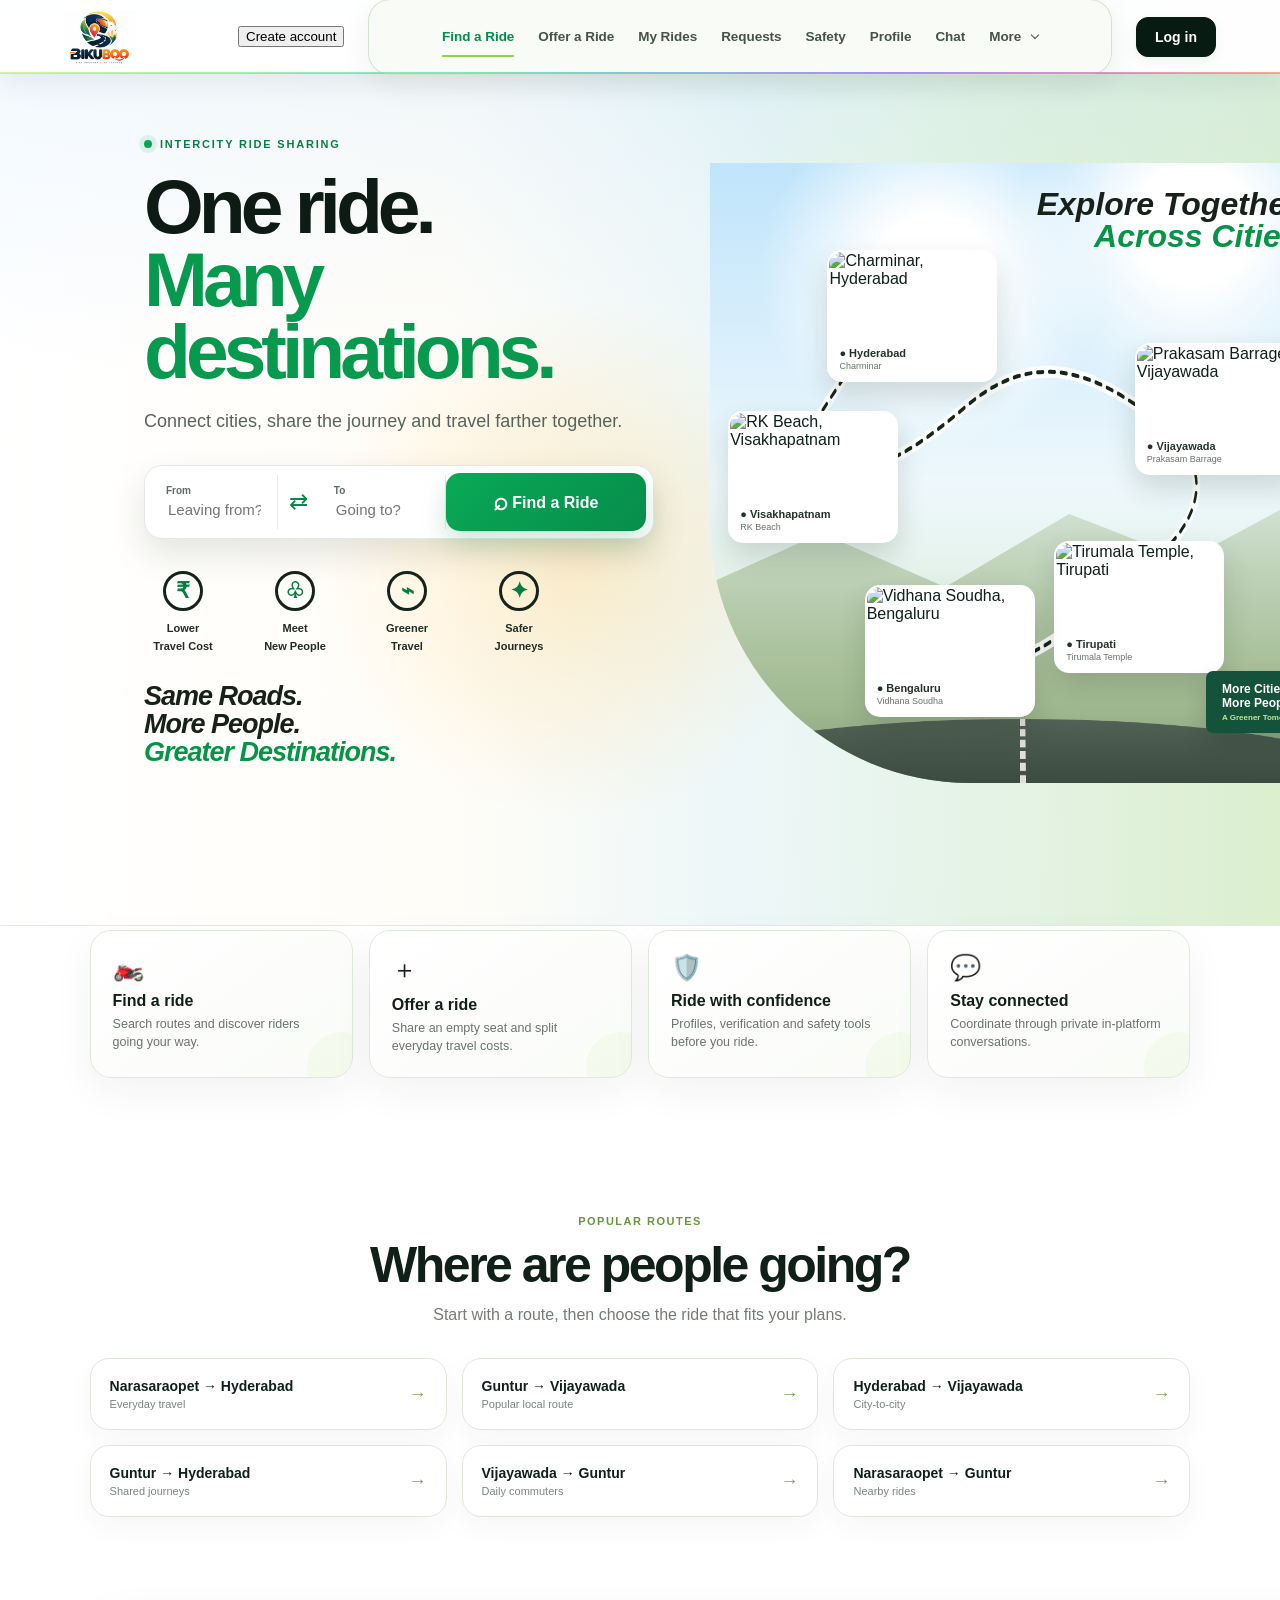
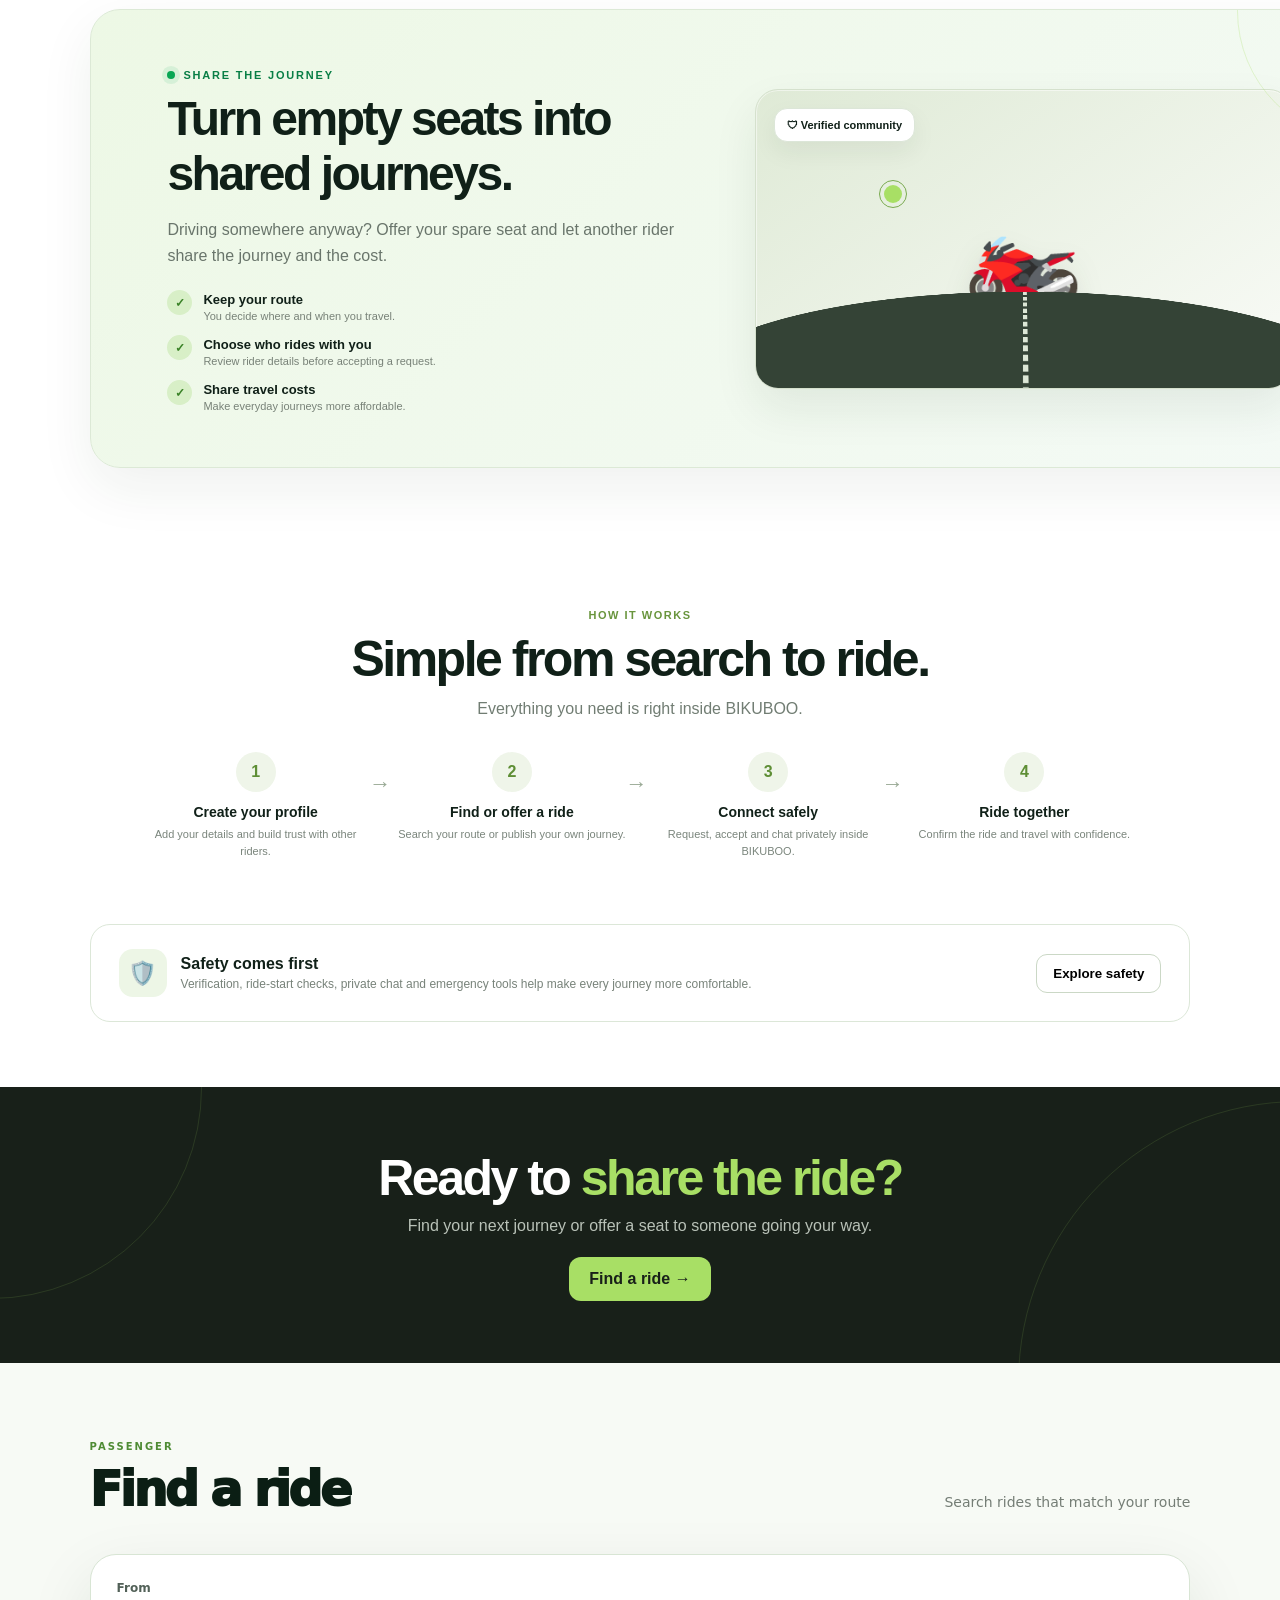
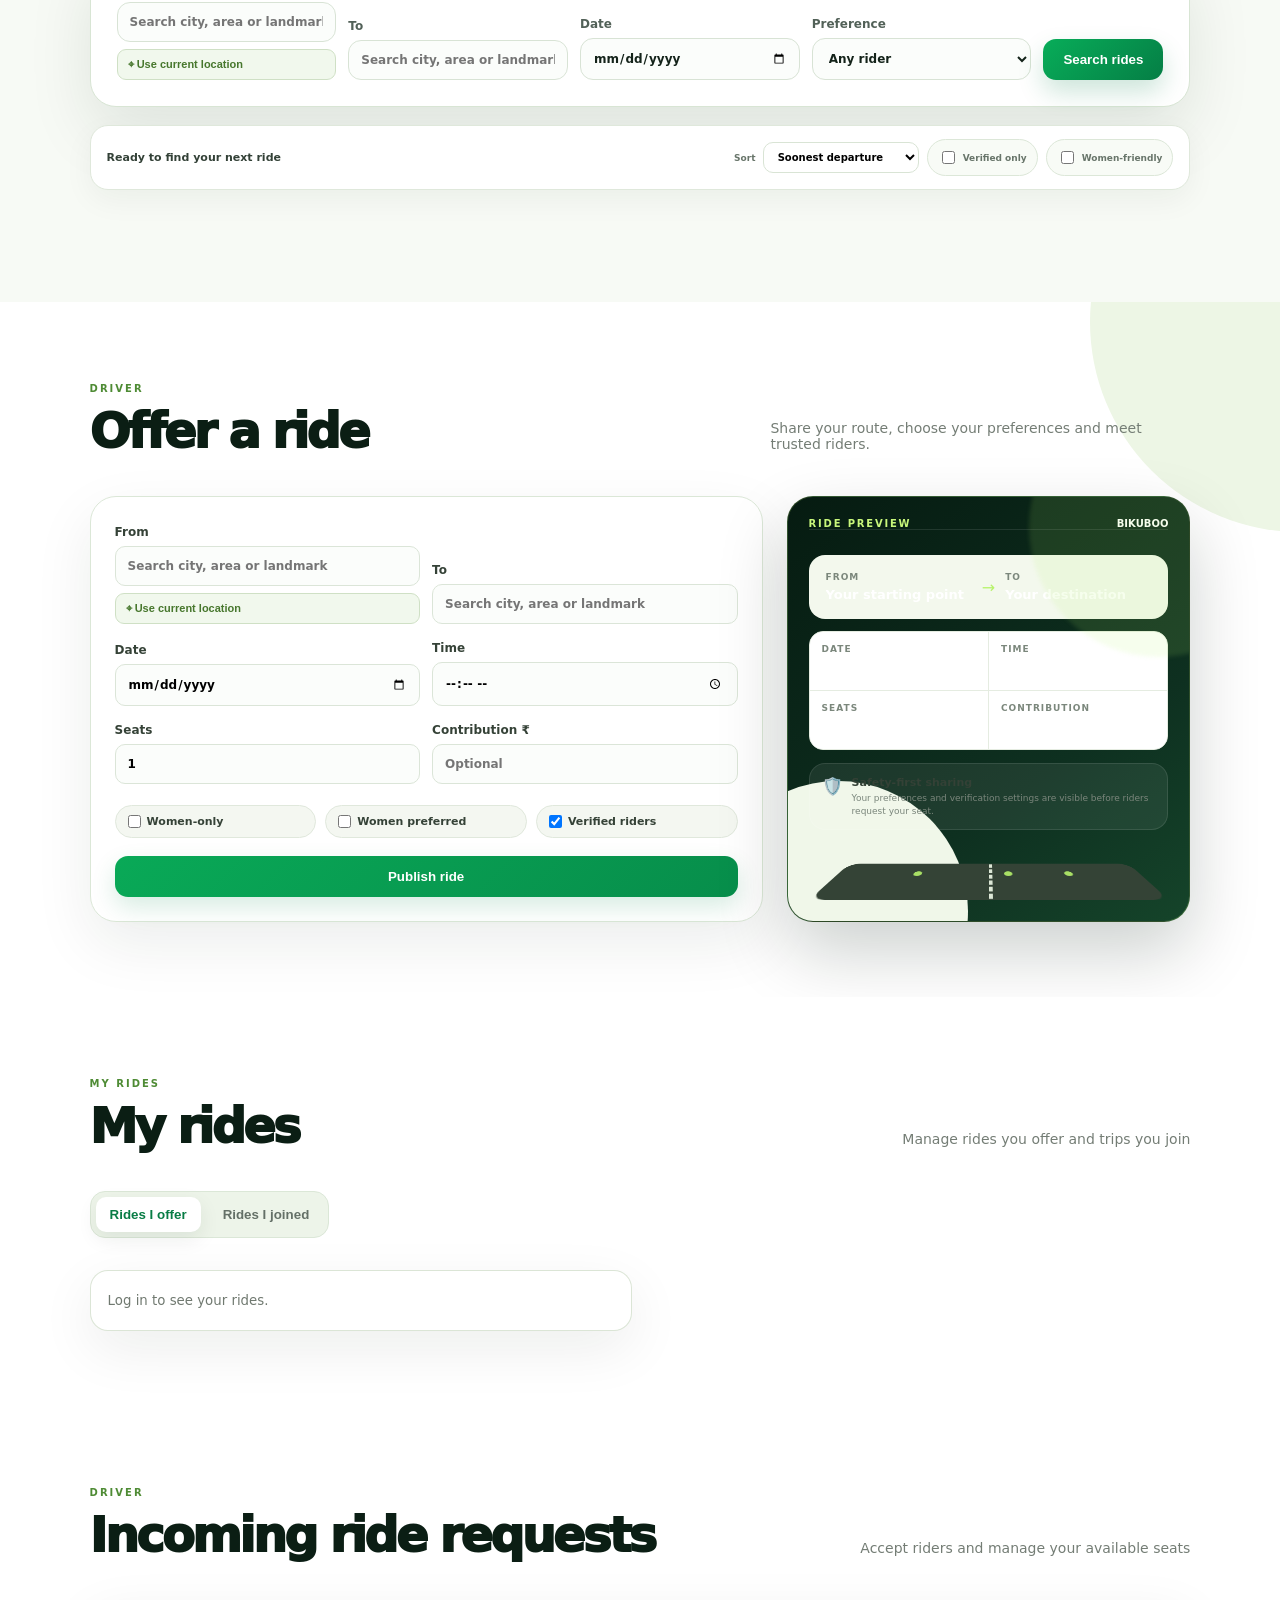
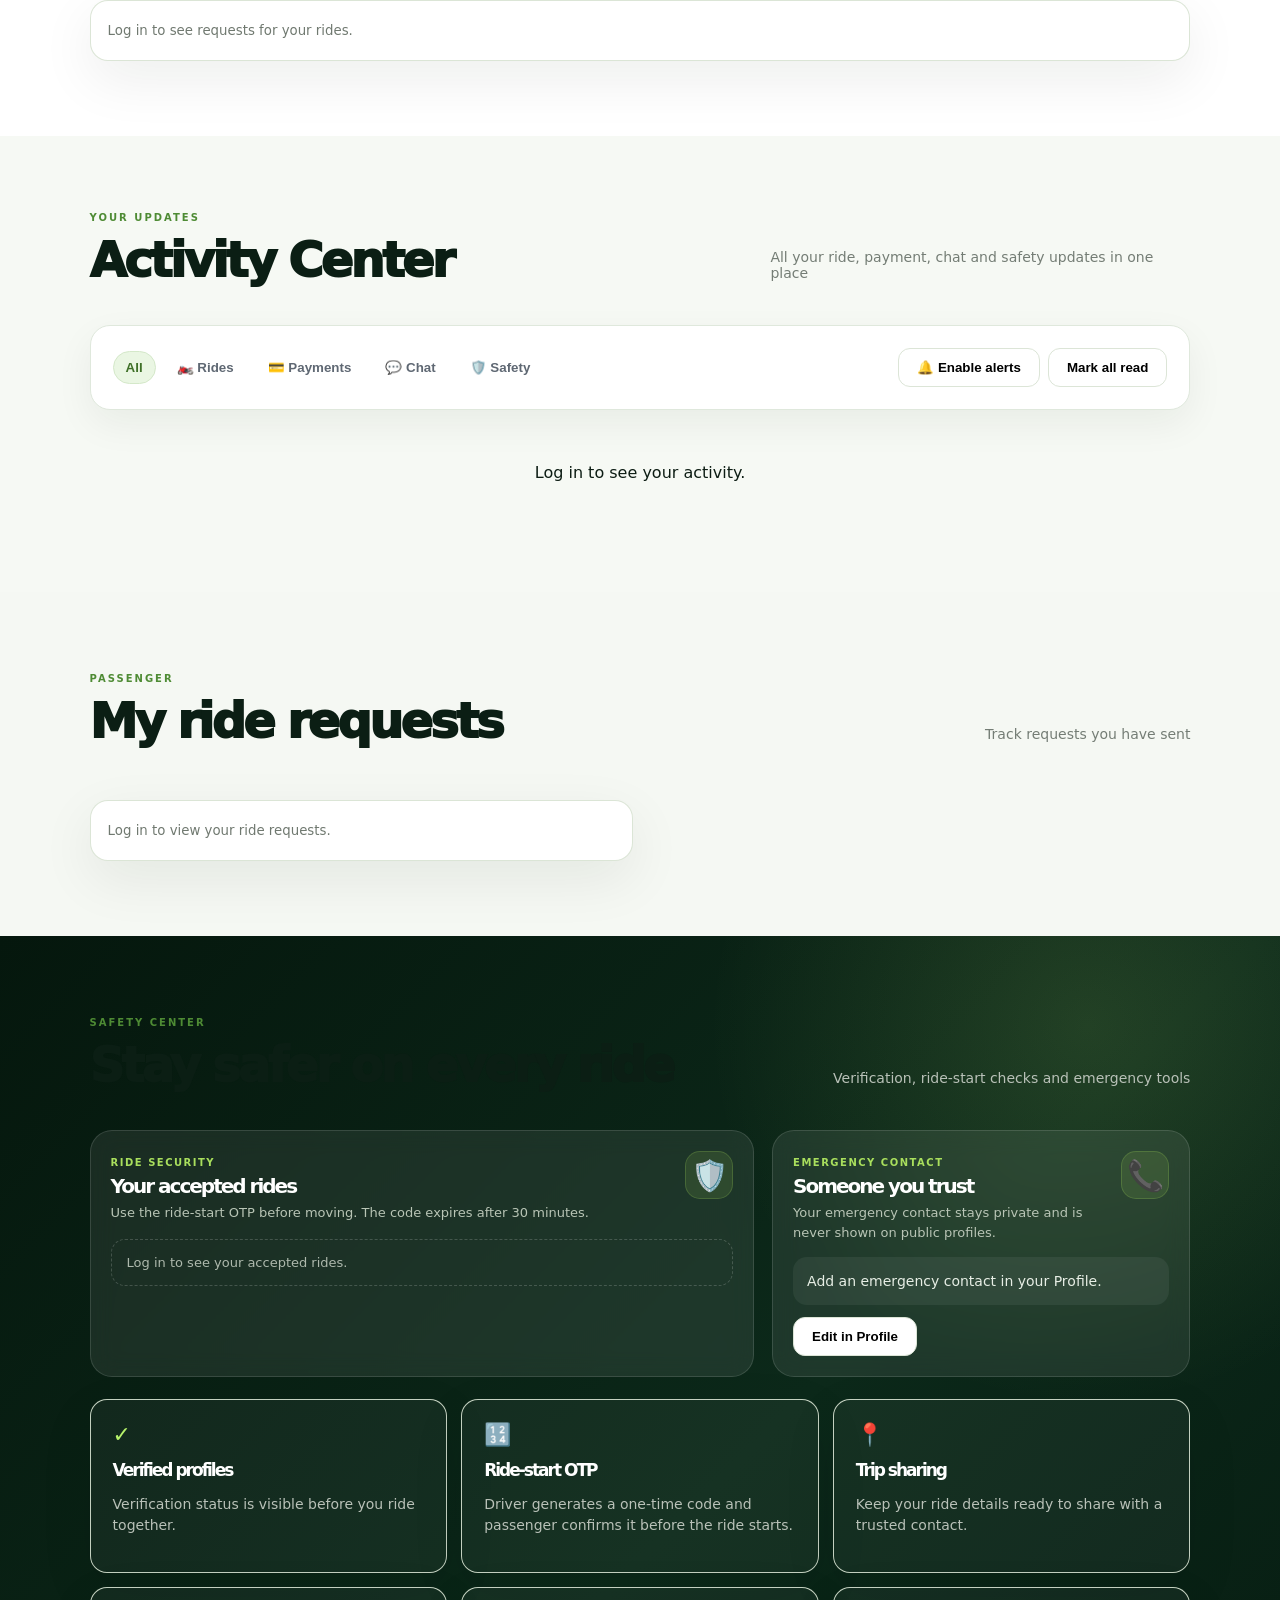
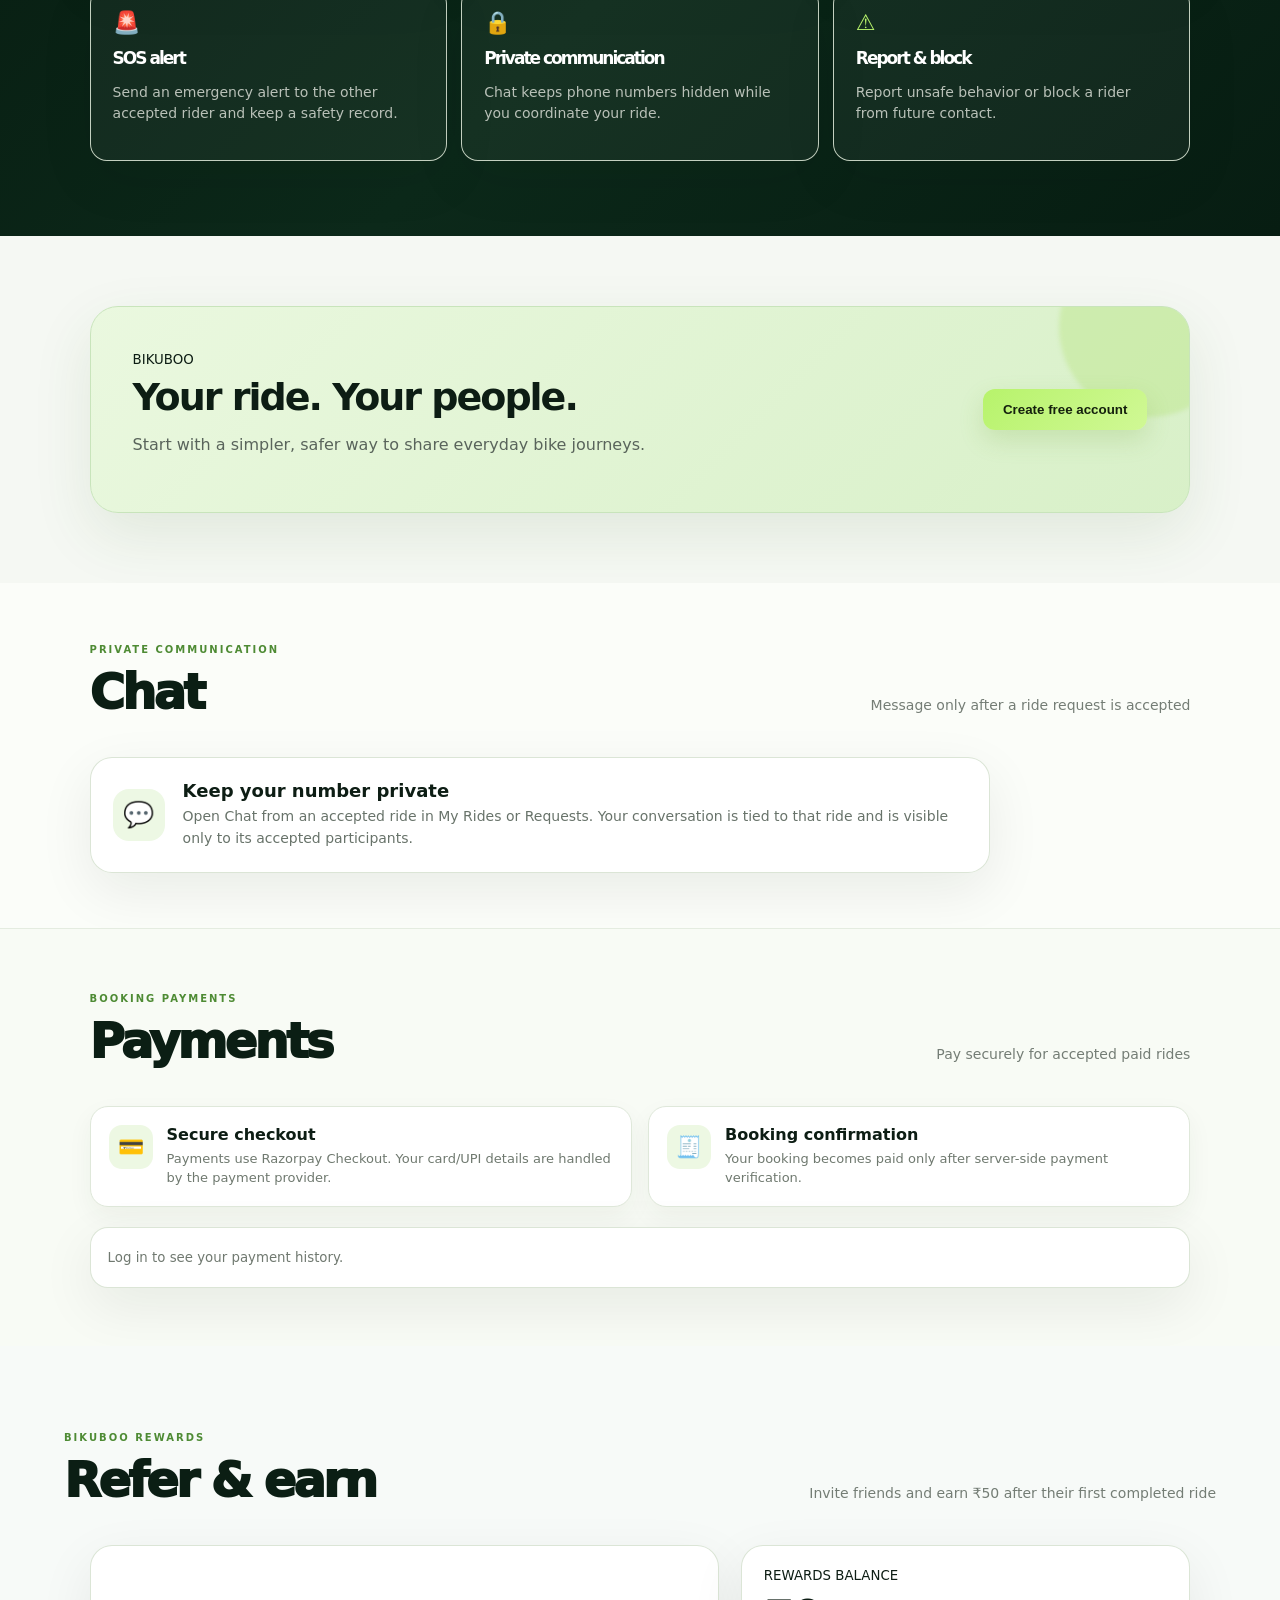
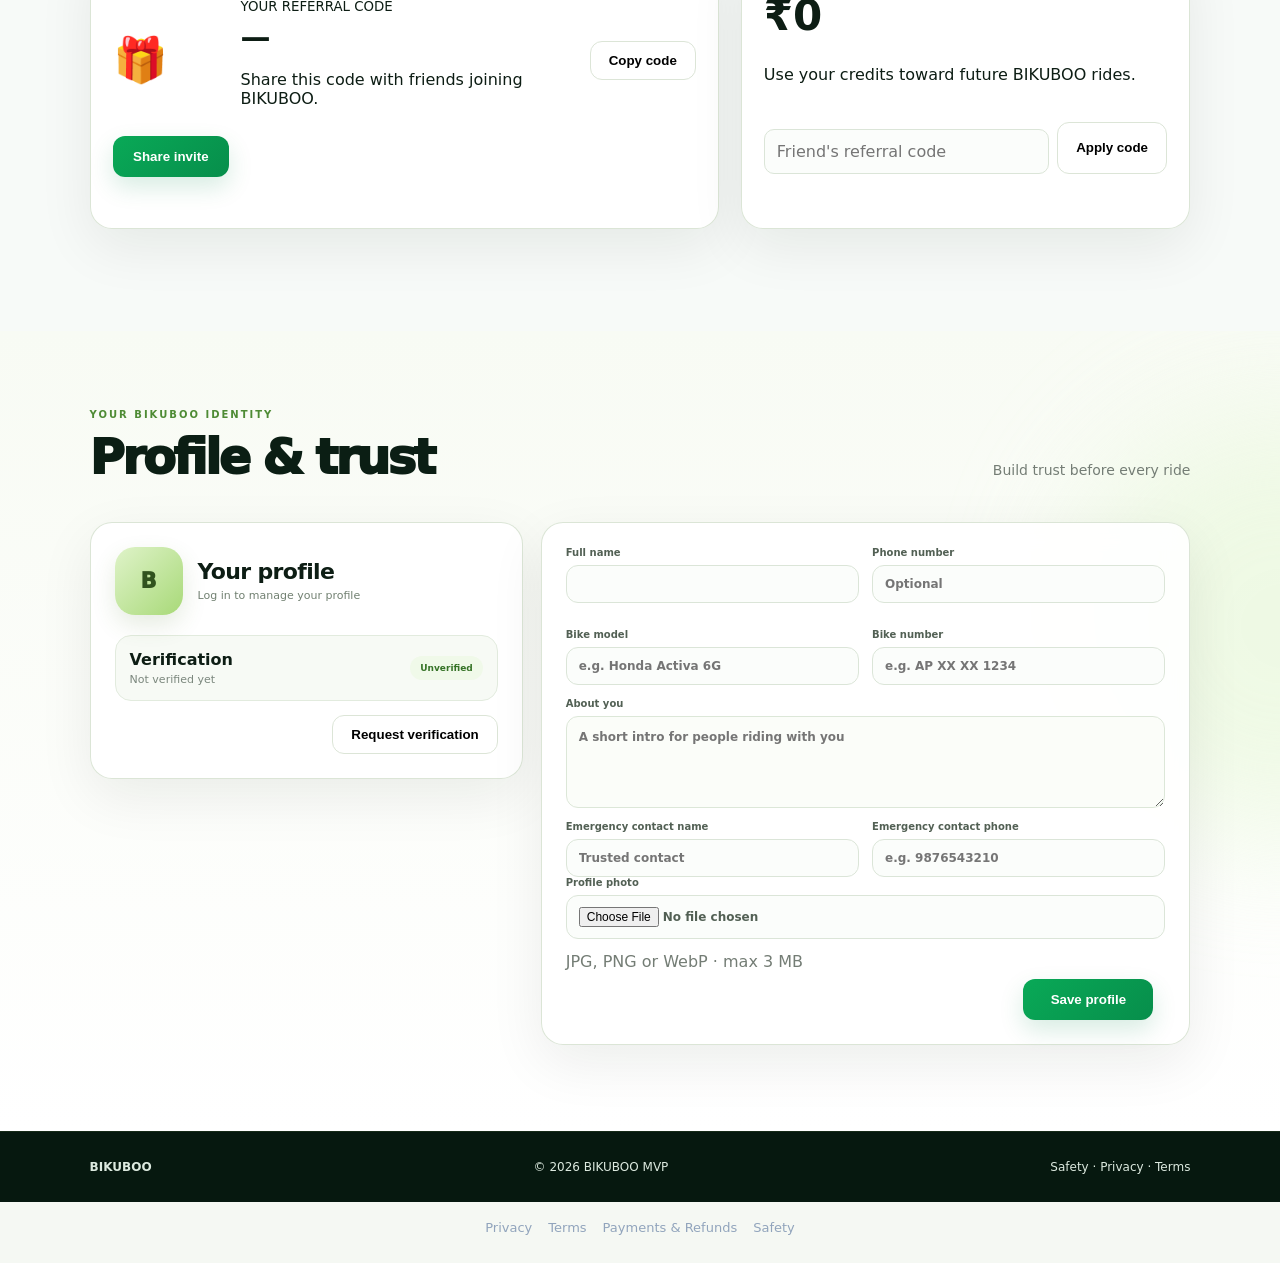
==== commit 4f616c89: "Add mobile Create account button" ====
--- a/index.html
+++ b/index.html
@@ -17,7 +17,7 @@
 <meta name="twitter:image" content="https://bikuboo.vercel.app/icons/icon-512.png">
 <meta name="google-site-verification" content="oPoI-Fr1Dqt0ak-qKjVxhGH4PeJJu1pohWr8lfvrr2c" />
 <style id="bikuboo-critical-landing">body:not(.bk-home-ready) .hero,body:not(.bk-home-ready) .vibe-strip{display:none!important}body:not(.bk-home-ready) main>#find,body:not(.bk-home-ready) main>#offer,body:not(.bk-home-ready) main>#myRides,body:not(.bk-home-ready) main>#driverRequests,body:not(.bk-home-ready) main>#activity,body:not(.bk-home-ready) main>#myRequests,body:not(.bk-home-ready) main>#safety,body:not(.bk-home-ready) main>#admin,body:not(.bk-home-ready) main>#chat,body:not(.bk-home-ready) main>#payments,body:not(.bk-home-ready) main>#rewards,body:not(.bk-home-ready) main>#profile{display:none!important}</style><link rel="stylesheet" href="premium-final.css?v=1"><link rel="stylesheet" href="hero-layout-fix.css?v=1"><link rel="stylesheet" href="hero-contained-final.css?v=1"></head><body>
-<header class="site-header"><a class="logo" href="#" aria-label="BIKUBOO home">BIKUBOO</a><button class="mobile-menu-btn" id="mobileMenuBtn" type="button" aria-label="Open menu" aria-expanded="false">Menu</button><nav id="mainNav"><a class="nav-main active" href="#find">Find a Ride</a><a class="nav-main" href="#offer">Offer a Ride</a><a class="nav-main" href="#myRides">My Rides</a><a class="nav-main" href="#driverRequests">Requests</a><a class="nav-main" href="#safety">Safety</a><a class="nav-main" href="#profile">Profile</a><a class="nav-main" href="#chat">Chat</a><div class="more-wrap"><button class="more-nav-btn" id="moreNavBtn" type="button">More <span>⌄</span></button><div class="more-nav-menu" id="moreNavMenu"><a href="#activity">Activity</a><a href="#payments">Payments</a><a href="#rewards">Rewards</a><a id="adminNavLink" href="#admin" hidden>Admin</a></div></div></nav><div class="header-tools"><div id="notificationWrap" class="notification-wrap" hidden><button id="notificationBtn" class="notification-btn" type="button" aria-label="Notifications">🔔<span id="notificationCount" class="notification-count" hidden>0</span></button><div id="notificationPanel" class="notification-panel"><div class="notification-head"><b>Notifications</b><button id="markNotificationsRead" class="textbtn" type="button">Mark all read</button></div><div id="notificationList"><div class="notification-empty">No notifications yet.</div></div></div></div><div id="authArea"><button class="outline" onclick="openModal('login')">Log in</button></div></div></header><main><section class="hero hero-vibrant"><div class="hero-copy"><span class="pill">🏍️ Bike pooling made safer</span><h1>Share the ride.<br><span>Ride safer.</span></h1><p>Find verified riders going your way, or offer a seat on your bike. BIKUBOO puts trust and safety at the center of every journey.</p><div class="actions"><a class="primary" href="#find">Find a ride</a><a class="secondary" href="#offer">Offer a ride</a></div><div class="trust"><span>✓ Verified profiles</span><span>✓ Women-safe options</span><span>✓ Trusted contacts</span></div></div><div class="visual visual-vibrant"><div class="visual-glow glow-one"></div><div class="visual-glow glow-two"></div><div class="orbit orbit-one"></div><div class="orbit orbit-two"></div><div class="hero-route-art" aria-label="Animated route from Vijayawada to Guntur"><div class="route-line"><span class="route-dot"></span></div><div class="route-city city-a">📍 Vijayawada</div><div class="route-city city-b">🏁 Guntur</div><div class="route-mini-card"><strong>Smart route</strong><small>Fast • verified • nearby</small></div></div><div class="route-chip route-chip-a">📍 Vijayawada</div><div class="route-chip route-chip-b">🏁 Guntur</div><div class="ride ride-float"><b>Vijayawada → Guntur</b><small>Today · 6:30 PM</small><span>✓ Verified ride</span></div><div class="floating-stat stat-one">⚡ <b>Fast match</b><small>3 riders nearby</small></div><div class="floating-stat stat-two">🛡️ <b>Trust first</b><small>Verified community</small></div></div></section><section class="vibe-strip"><div class="vibe-card vibe-lime"><img src="assets/map-vibe.svg" alt="Map and route illustration"><div><small>SMART ROUTES</small><h3>Find your way</h3><p>Search cities, landmarks and live routes in seconds.</p></div></div><div class="vibe-card vibe-purple"><img src="assets/community-vibe.svg" alt="Riders community illustration"><div><small>GOOD PEOPLE</small><h3>Meet trusted riders</h3><p>Profiles, ratings and verification before every ride.</p></div></div><div class="vibe-card vibe-orange"><img src="assets/safety-vibe.svg" alt="Safety shield illustration"><div><small>RIDE CONFIDENTLY</small><h3>Safety built in</h3><p>OTP, SOS, chat and activity alerts keep you covered.</p></div></div></section>
+<header class="site-header"><a class="logo" href="#" aria-label="BIKUBOO home">BIKUBOO</a><button class="mobile-create-btn" type="button" onclick="openModal('signup')">Create account</button><button class="mobile-menu-btn" id="mobileMenuBtn" type="button" aria-label="Open menu" aria-expanded="false">Menu</button><nav id="mainNav"><a class="nav-main active" href="#find">Find a Ride</a><a class="nav-main" href="#offer">Offer a Ride</a><a class="nav-main" href="#myRides">My Rides</a><a class="nav-main" href="#driverRequests">Requests</a><a class="nav-main" href="#safety">Safety</a><a class="nav-main" href="#profile">Profile</a><a class="nav-main" href="#chat">Chat</a><div class="more-wrap"><button class="more-nav-btn" id="moreNavBtn" type="button">More <span>⌄</span></button><div class="more-nav-menu" id="moreNavMenu"><a href="#activity">Activity</a><a href="#payments">Payments</a><a href="#rewards">Rewards</a><a id="adminNavLink" href="#admin" hidden>Admin</a></div></div></nav><div class="header-tools"><div id="notificationWrap" class="notification-wrap" hidden><button id="notificationBtn" class="notification-btn" type="button" aria-label="Notifications">🔔<span id="notificationCount" class="notification-count" hidden>0</span></button><div id="notificationPanel" class="notification-panel"><div class="notification-head"><b>Notifications</b><button id="markNotificationsRead" class="textbtn" type="button">Mark all read</button></div><div id="notificationList"><div class="notification-empty">No notifications yet.</div></div></div></div><div id="authArea"><button class="outline" onclick="openModal('login')">Log in</button></div></div></header><main><section class="hero hero-vibrant"><div class="hero-copy"><span class="pill">🏍️ Bike pooling made safer</span><h1>Share the ride.<br><span>Ride safer.</span></h1><p>Find verified riders going your way, or offer a seat on your bike. BIKUBOO puts trust and safety at the center of every journey.</p><div class="actions"><a class="primary" href="#find">Find a ride</a><a class="secondary" href="#offer">Offer a ride</a></div><div class="trust"><span>✓ Verified profiles</span><span>✓ Women-safe options</span><span>✓ Trusted contacts</span></div></div><div class="visual visual-vibrant"><div class="visual-glow glow-one"></div><div class="visual-glow glow-two"></div><div class="orbit orbit-one"></div><div class="orbit orbit-two"></div><div class="hero-route-art" aria-label="Animated route from Vijayawada to Guntur"><div class="route-line"><span class="route-dot"></span></div><div class="route-city city-a">📍 Vijayawada</div><div class="route-city city-b">🏁 Guntur</div><div class="route-mini-card"><strong>Smart route</strong><small>Fast • verified • nearby</small></div></div><div class="route-chip route-chip-a">📍 Vijayawada</div><div class="route-chip route-chip-b">🏁 Guntur</div><div class="ride ride-float"><b>Vijayawada → Guntur</b><small>Today · 6:30 PM</small><span>✓ Verified ride</span></div><div class="floating-stat stat-one">⚡ <b>Fast match</b><small>3 riders nearby</small></div><div class="floating-stat stat-two">🛡️ <b>Trust first</b><small>Verified community</small></div></div></section><section class="vibe-strip"><div class="vibe-card vibe-lime"><img src="assets/map-vibe.svg" alt="Map and route illustration"><div><small>SMART ROUTES</small><h3>Find your way</h3><p>Search cities, landmarks and live routes in seconds.</p></div></div><div class="vibe-card vibe-purple"><img src="assets/community-vibe.svg" alt="Riders community illustration"><div><small>GOOD PEOPLE</small><h3>Meet trusted riders</h3><p>Profiles, ratings and verification before every ride.</p></div></div><div class="vibe-card vibe-orange"><img src="assets/safety-vibe.svg" alt="Safety shield illustration"><div><small>RIDE CONFIDENTLY</small><h3>Safety built in</h3><p>OTP, SOS, chat and activity alerts keep you covered.</p></div></div></section>
 <section id="find"><div class="heading"><div><small>PASSENGER</small><h2>Find a ride</h2></div><p>Search rides that match your route</p></div><form id="search" class="card"><label>From<div class="place-field"><input id="from" autocomplete="off" placeholder="Search city, area or landmark" required><button type="button" class="current-location-btn" data-target="from">⌖ Use current location</button><div id="fromSuggestions" class="place-suggestions"></div></div></label><label>To<div class="place-field"><input id="to" autocomplete="off" placeholder="Search city, area or landmark" required><div id="toSuggestions" class="place-suggestions"></div></div></label><label>Date<input id="searchDate" type="date" required></label><label>Preference<select id="pref"><option>Any rider</option><option>Women only</option><option>Women preferred</option><option>Verified riders only</option></select></label><button class="primary" type="submit">Search rides</button></form><div class="bk-search-tools"><div class="bk-result-summary" id="searchSummary">Ready to find your next ride</div><div class="bk-search-controls"><label>Sort <select id="rideSort"><option value="soonest">Soonest departure</option><option value="price">Lowest contribution</option><option value="seats">Most seats</option></select></label><label class="bk-check-filter"><input id="verifiedFilter" type="checkbox"> Verified only</label><label class="bk-check-filter"><input id="womenFilter" type="checkbox"> Women-friendly</label></div></div><div id="results"></div><div id="rideMapPanel" class="ride-map-panel" hidden><div class="map-panel-head"><div><small>LIVE ROUTE</small><h3 id="mapRouteTitle">Ride route</h3><div id="mapRouteMeta" class="map-route-meta"></div></div><button id="closeRideMap" class="map-close" type="button">×</button></div><div id="rideMap" class="ride-map"></div></div></section>
 <section id="offer" class="alt bk-offer-section"><div class="heading"><div><small>DRIVER</small><h2>Offer a ride</h2></div><p>Share your route, choose your preferences and meet trusted riders.</p></div><div class="bk-offer-layout"><form id="offerForm" class="card grid bk-offer-form">
 <label>From<div class="place-field"><input id="ofrom" autocomplete="off" required placeholder="Search city, area or landmark"><button type="button" class="current-location-btn" data-target="ofrom">⌖ Use current location</button><div id="ofromSuggestions" class="place-suggestions"></div></div></label>
@@ -129,5 +129,6 @@
 <script src="homepage-search-fix.js"></script>
 <script src="homepage-ready.js?v=1"></script>
 <script src="mobile-menu-fix.js?v=20260926-1"></script>
+
 <script src="mobile-top-actions.js"></script>
 </body></html>
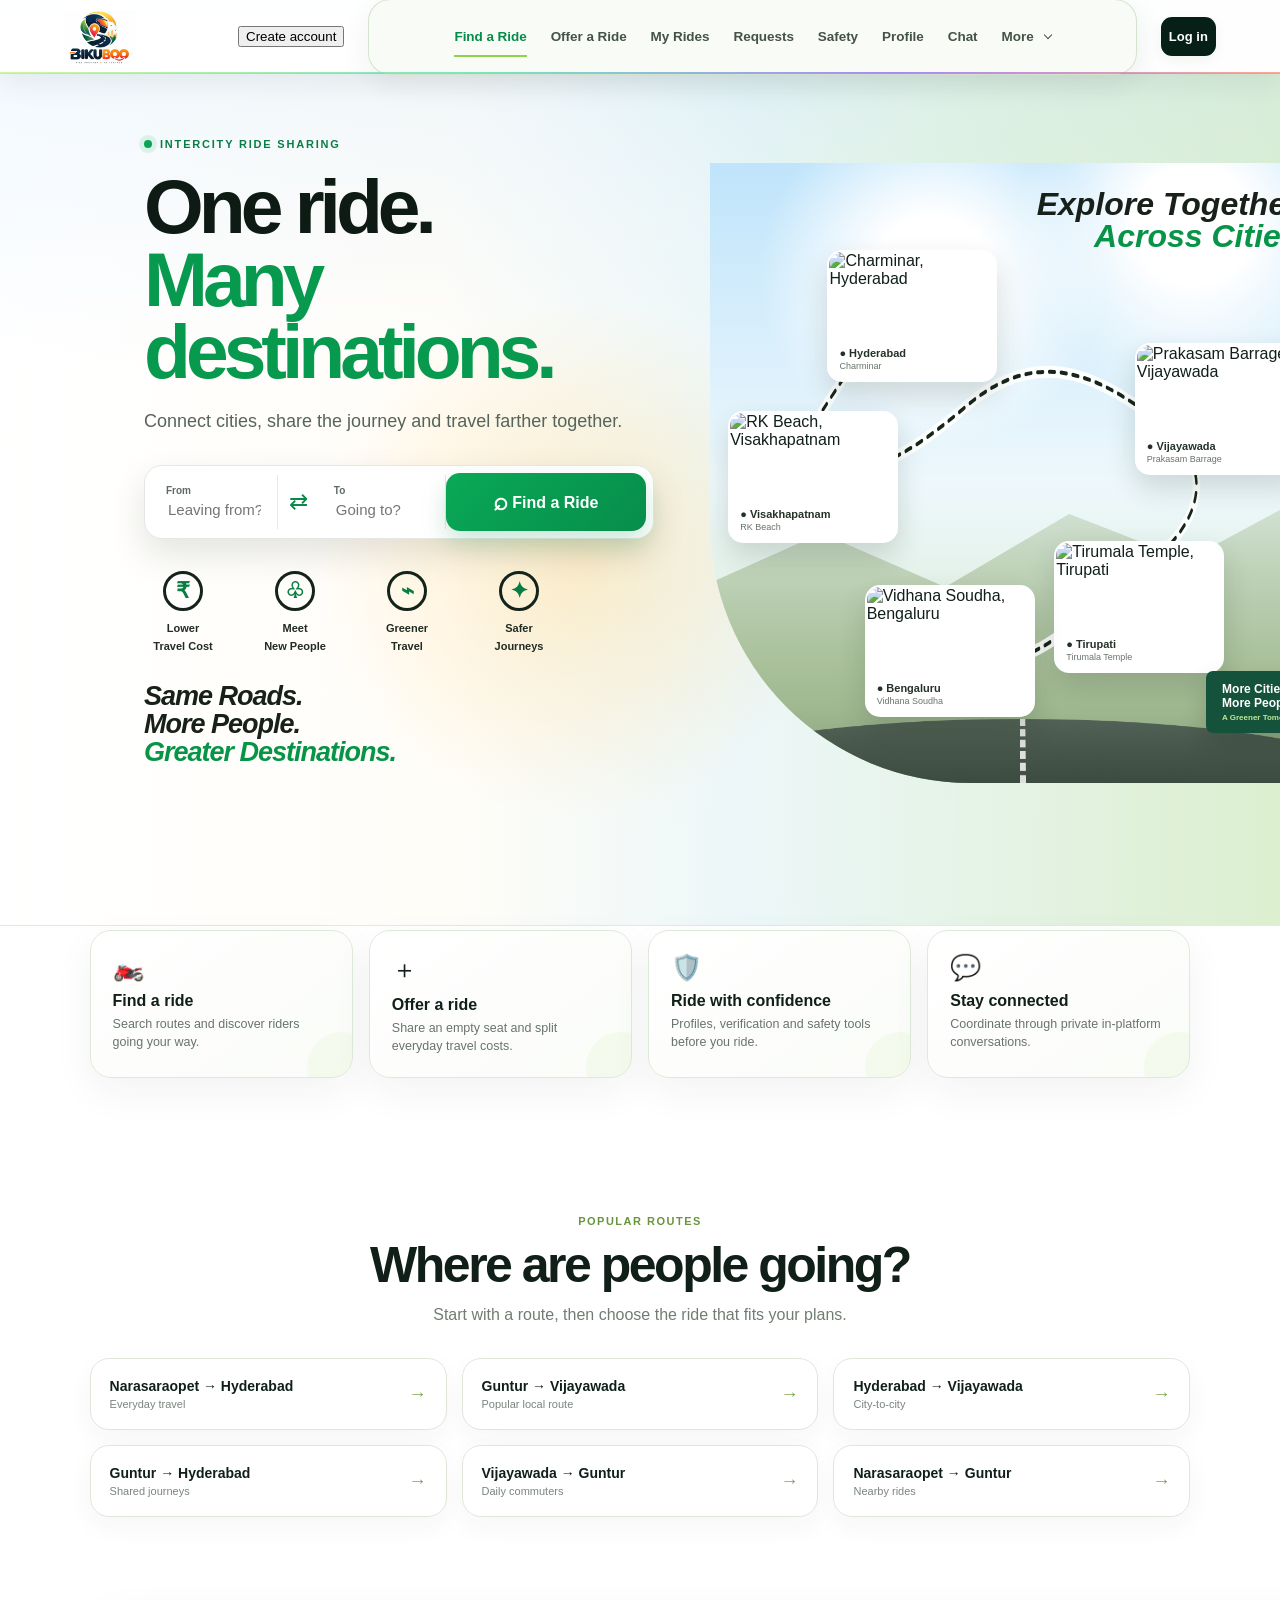
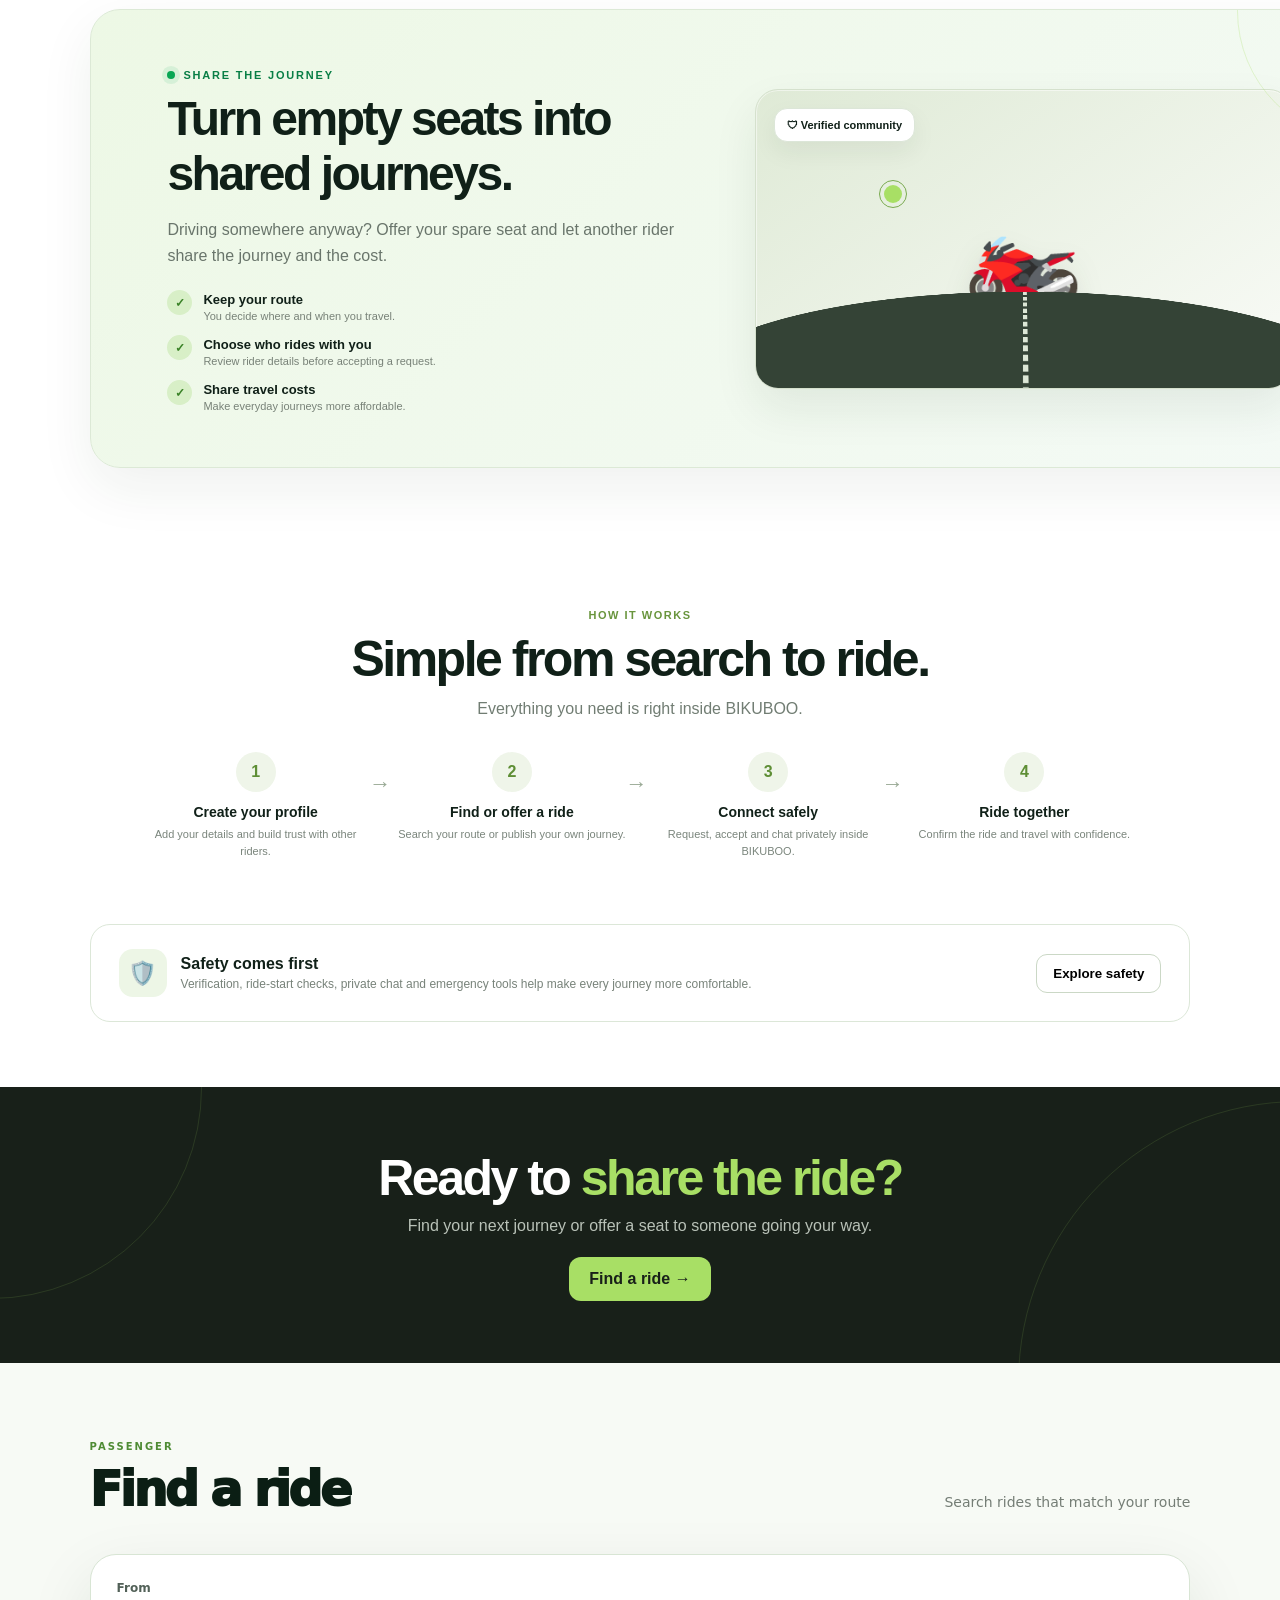
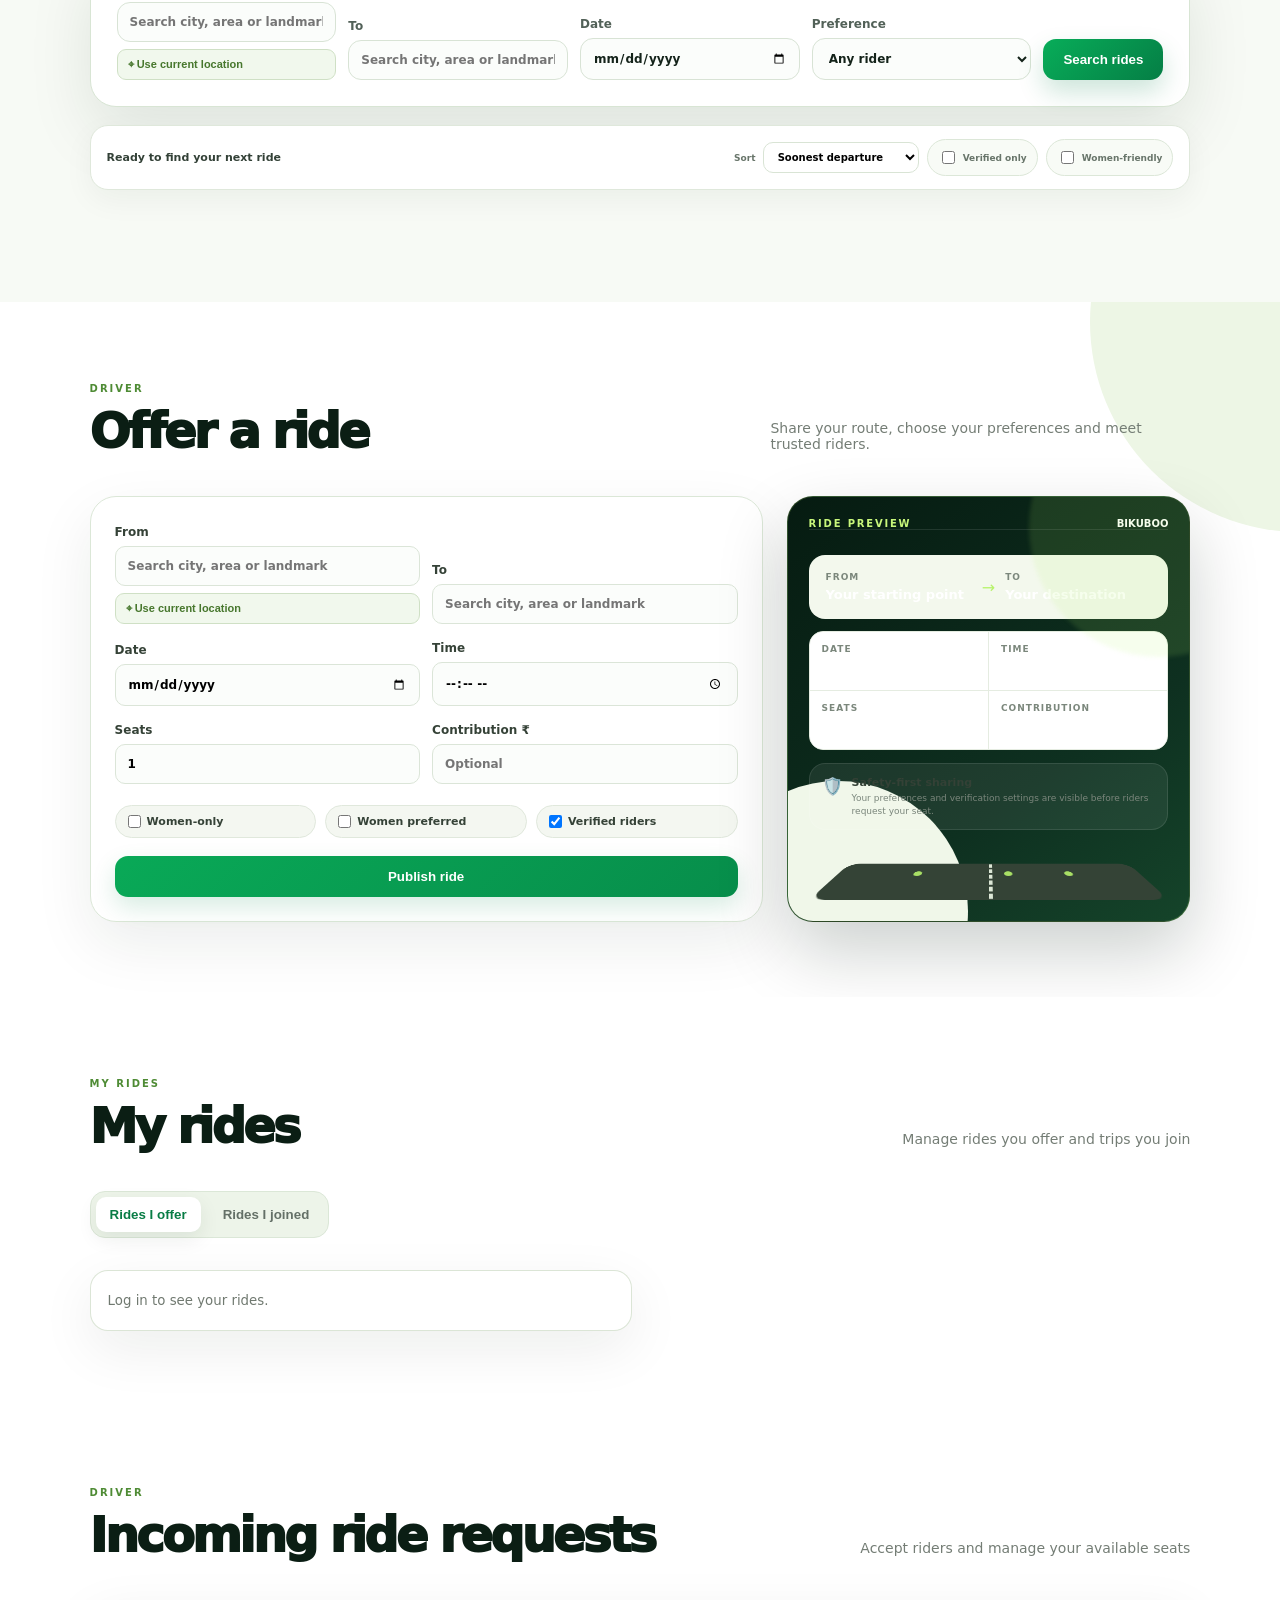
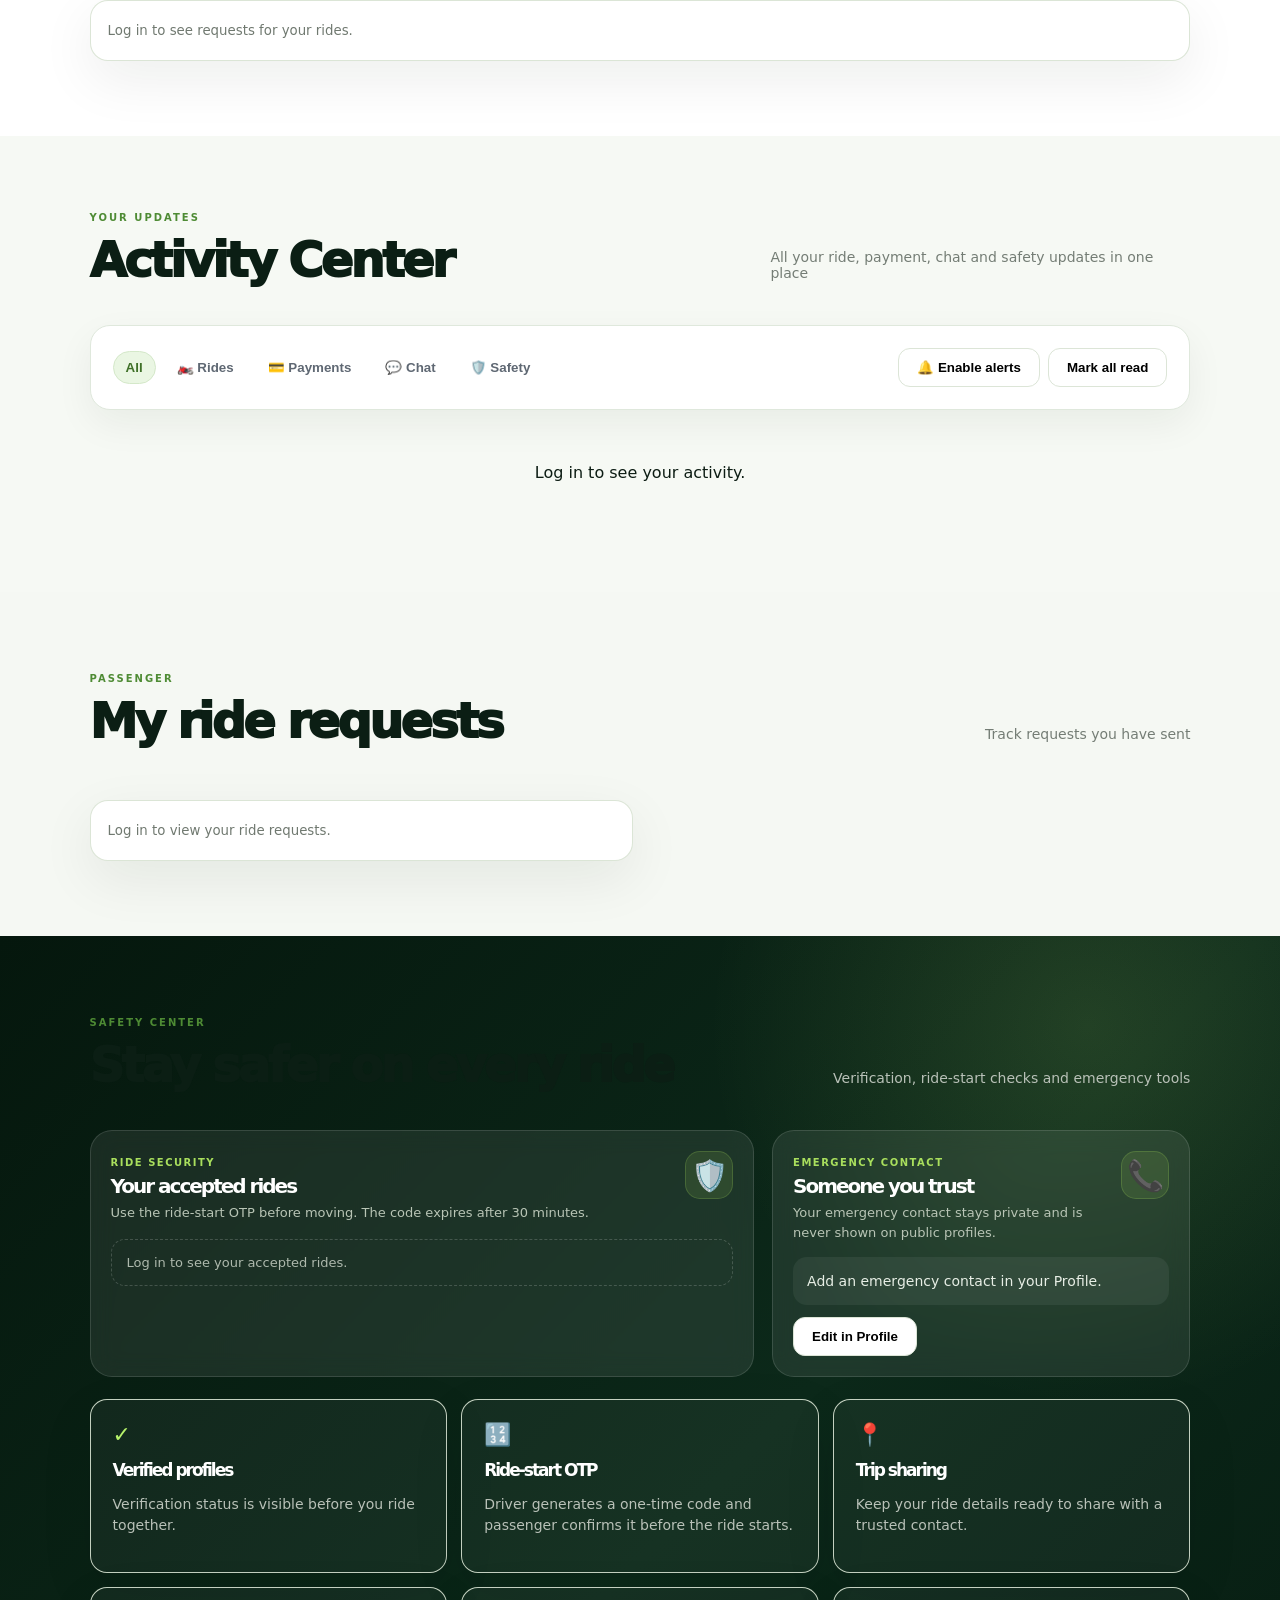
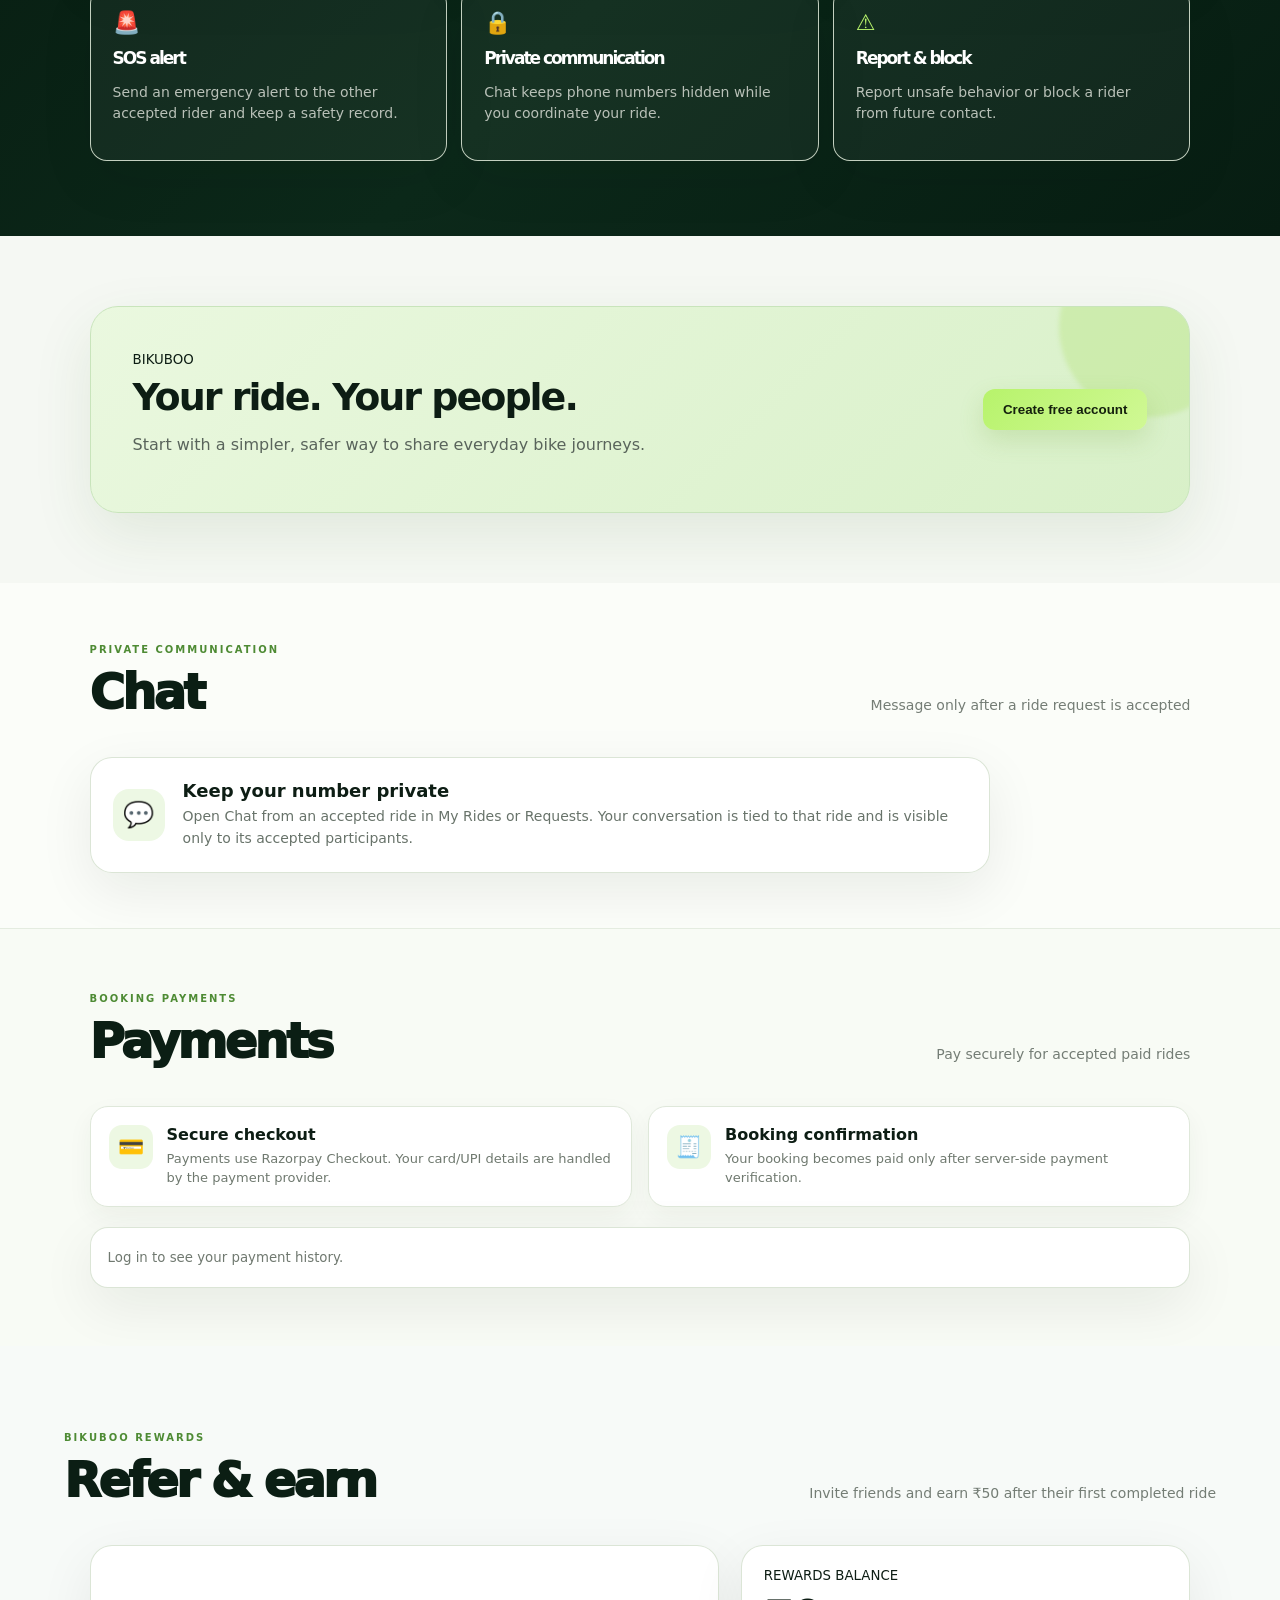
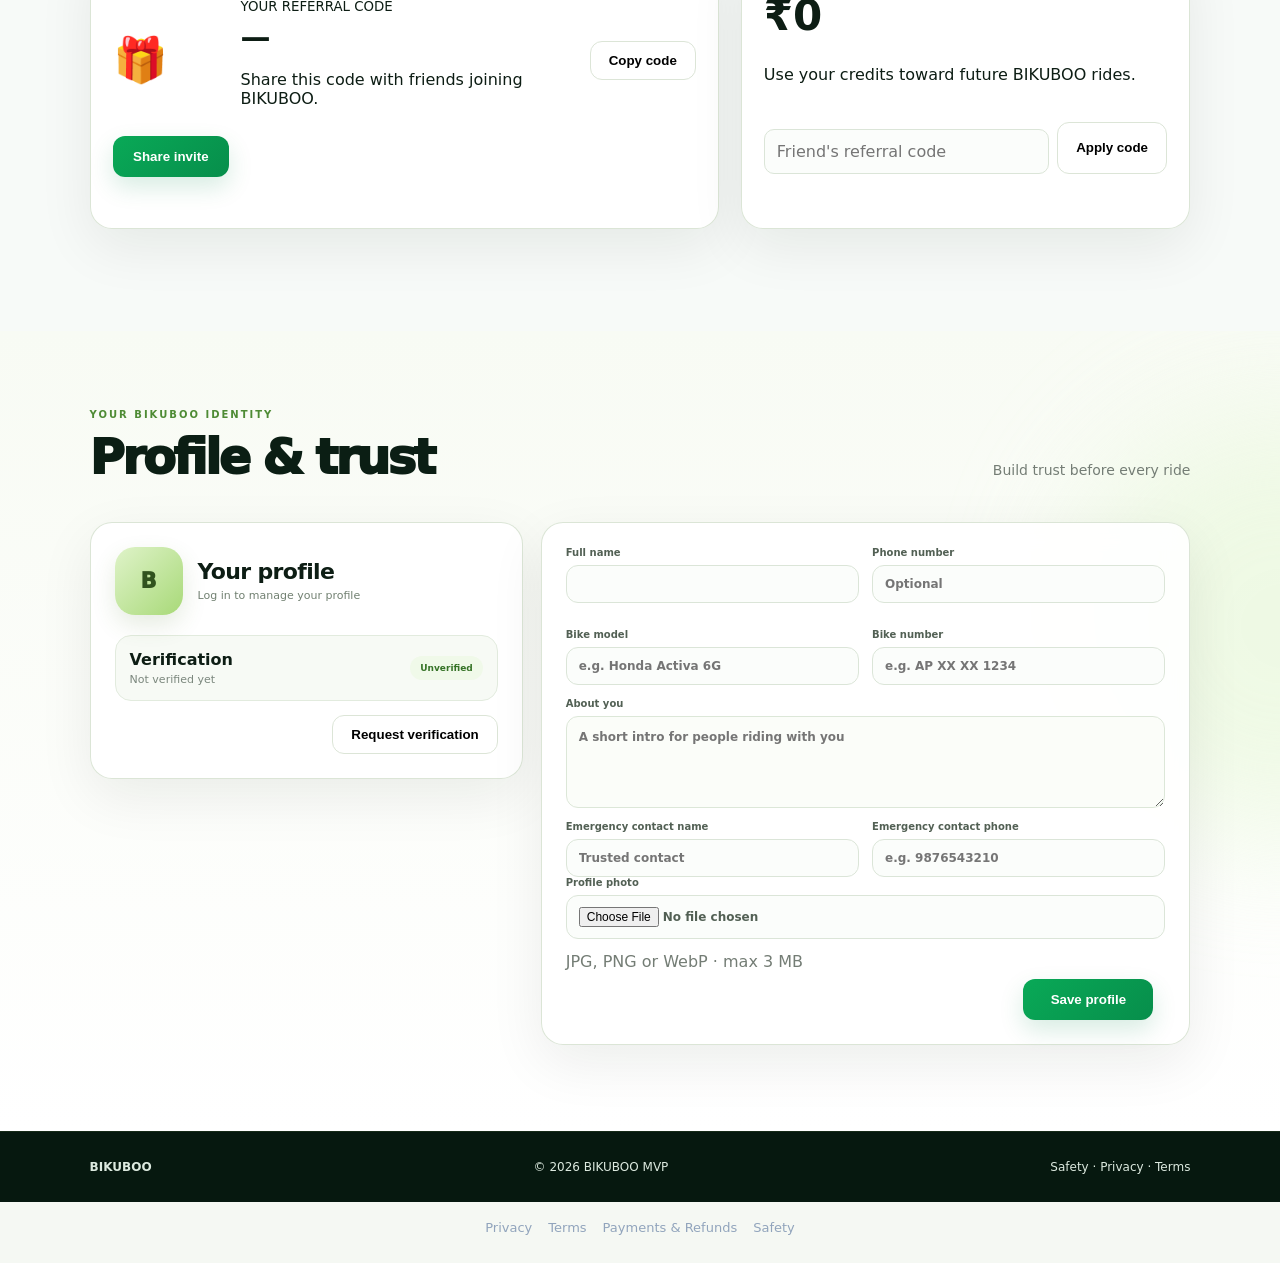
==== commit a8da9f6e: "Remove persistent duplicate mobile action bar markup" ====
--- a/index.html
+++ b/index.html
@@ -131,4 +131,27 @@
 <script src="mobile-menu-fix.js?v=20260926-1"></script>
 
 <script src="mobile-top-actions.js"></script>
+
+<!-- BIKUBOO MOBILE HEADER CLEANUP v14 -->
+<script>
+(function(){
+  function cleanMobileExtras(){
+    if(window.innerWidth>900) return;
+    // Remove any legacy mobile auth/action strip that may have been injected or restored from an older cache.
+    document.querySelectorAll('[id*="mobileAuth" i],[id*="mobileInstall" i],[id*="mobileLogin" i],[id*="mobileSignup" i]').forEach(function(el){el.remove();});
+    document.querySelectorAll('.bk-mobile-actions,.mobile-auth-actions,.mobile-top-actions').forEach(function(el){el.remove();});
+    document.querySelectorAll('body *').forEach(function(el){
+      var t=(el.textContent||'').trim().replace(/\\s+/g,' ');
+      if(t==='📲 Install App' || t==='📲 Install' || t==='Log in Create account' || t==='Install Log in Create account'){
+        if(el.children.length<=4) el.remove();
+      }
+    });
+    var style=document.getElementById('bk-mobile-final-cleanup');
+    if(!style){style=document.createElement('style');style.id='bk-mobile-final-cleanup';style.textContent='@media(max-width:900px){.site-header .logo:after{display:none!important}.site-header:before{display:none!important;content:none!important}}';document.head.appendChild(style);}
+  }
+  cleanMobileExtras();
+  setTimeout(cleanMobileExtras,50);setTimeout(cleanMobileExtras,300);setTimeout(cleanMobileExtras,1000);
+  new MutationObserver(cleanMobileExtras).observe(document.body,{childList:true,subtree:true});
+})();
+</script>
 </body></html>
--- a/styles.css
+++ b/styles.css
@@ -548,3 +548,36 @@
   .site-header .header-tools{order:4}
 }
 @media(max-width:390px){.site-header:before{content:"Ride • Share";font-size:10px;padding:7px 8px}.site-header{gap:5px}}
+
+
+/* Mobile header: Create account action replaces the status pill. */
+@media(max-width:900px){
+  .site-header:before{display:none!important;content:none!important}
+  .site-header .mobile-create-btn{display:block;order:3;height:42px;padding:0 13px;border:0;border-radius:12px;background:#ff6a1a;color:#fff;font:800 13px/1 Inter,Arial,sans-serif;white-space:nowrap;cursor:pointer}
+  .site-header .mobile-menu-btn{order:4}
+  .site-header .header-tools{order:5}
+}
+@media(max-width:600px){.site-header .mobile-create-btn{height:40px;padding:0 10px;font-size:12px}.site-header{gap:6px}}
+@media(max-width:390px){.site-header .mobile-create-btn{padding:0 8px;font-size:11px}}
+
+
+/* FINAL MOBILE HEADER NORMALIZATION - iOS/Android consistent */
+@media screen and (max-width:900px){
+  .site-header{height:68px!important;width:100%!important;max-width:100vw!important;box-sizing:border-box!important;padding:0 10px!important;gap:5px!important;display:flex!important;align-items:center!important;overflow:visible!important}
+  .site-header:before{display:none!important;content:none!important}
+  .site-header .logo{order:1!important;display:flex!important;flex:0 0 92px!important;width:92px!important;min-width:92px!important;height:50px!important;overflow:hidden!important;align-items:center!important}
+  .site-header .logo img{width:90px!important;height:auto!important;max-height:46px!important;object-fit:contain!important}
+  .site-header .logo:after{display:none!important;content:none!important}
+  .site-header .mobile-create-btn{order:2!important;display:flex!important;flex:0 0 86px!important;width:86px!important;min-width:86px!important;height:38px!important;padding:0 7px!important;align-items:center!important;justify-content:center!important;border:0!important;border-radius:11px!important;background:#ff6a1a!important;color:#fff!important;font-family:Inter,Arial,sans-serif!important;font-size:12px!important;font-weight:800!important;line-height:1.05!important;text-align:center!important;white-space:normal!important;box-sizing:border-box!important}
+  .site-header .mobile-menu-btn{order:3!important;display:flex!important;flex:0 0 66px!important;width:66px!important;min-width:66px!important;height:38px!important;padding:0!important;align-items:center!important;justify-content:center!important;border:1px solid #dfe8d9!important;border-radius:11px!important;background:#fff!important;color:#173b2a!important;font-family:Inter,Arial,sans-serif!important;font-size:13px!important;font-weight:800!important;line-height:1!important}
+  .site-header .header-tools{order:4!important;display:flex!important;flex:1 1 auto!important;min-width:0!important;margin:0!important;gap:0!important}
+  .site-header .header-tools #authArea{width:100%!important;min-width:0!important}
+  .site-header .header-tools #authArea .outline{display:flex!important;width:100%!important;min-width:0!important;height:38px!important;padding:0 8px!important;align-items:center!important;justify-content:center!important;border:0!important;border-radius:11px!important;background:#062018!important;color:#fff!important;font:800 13px/1 Inter,Arial,sans-serif!important;white-space:nowrap!important}
+}
+@media screen and (max-width:360px){
+ .site-header{padding:0 7px!important;gap:4px!important}
+ .site-header .logo{flex-basis:82px!important;width:82px!important;min-width:82px!important}
+ .site-header .logo img{width:80px!important}
+ .site-header .mobile-create-btn{flex-basis:80px!important;width:80px!important;min-width:80px!important;font-size:11px!important}
+ .site-header .mobile-menu-btn{flex-basis:62px!important;width:62px!important;min-width:62px!important;font-size:12px!important}
+}
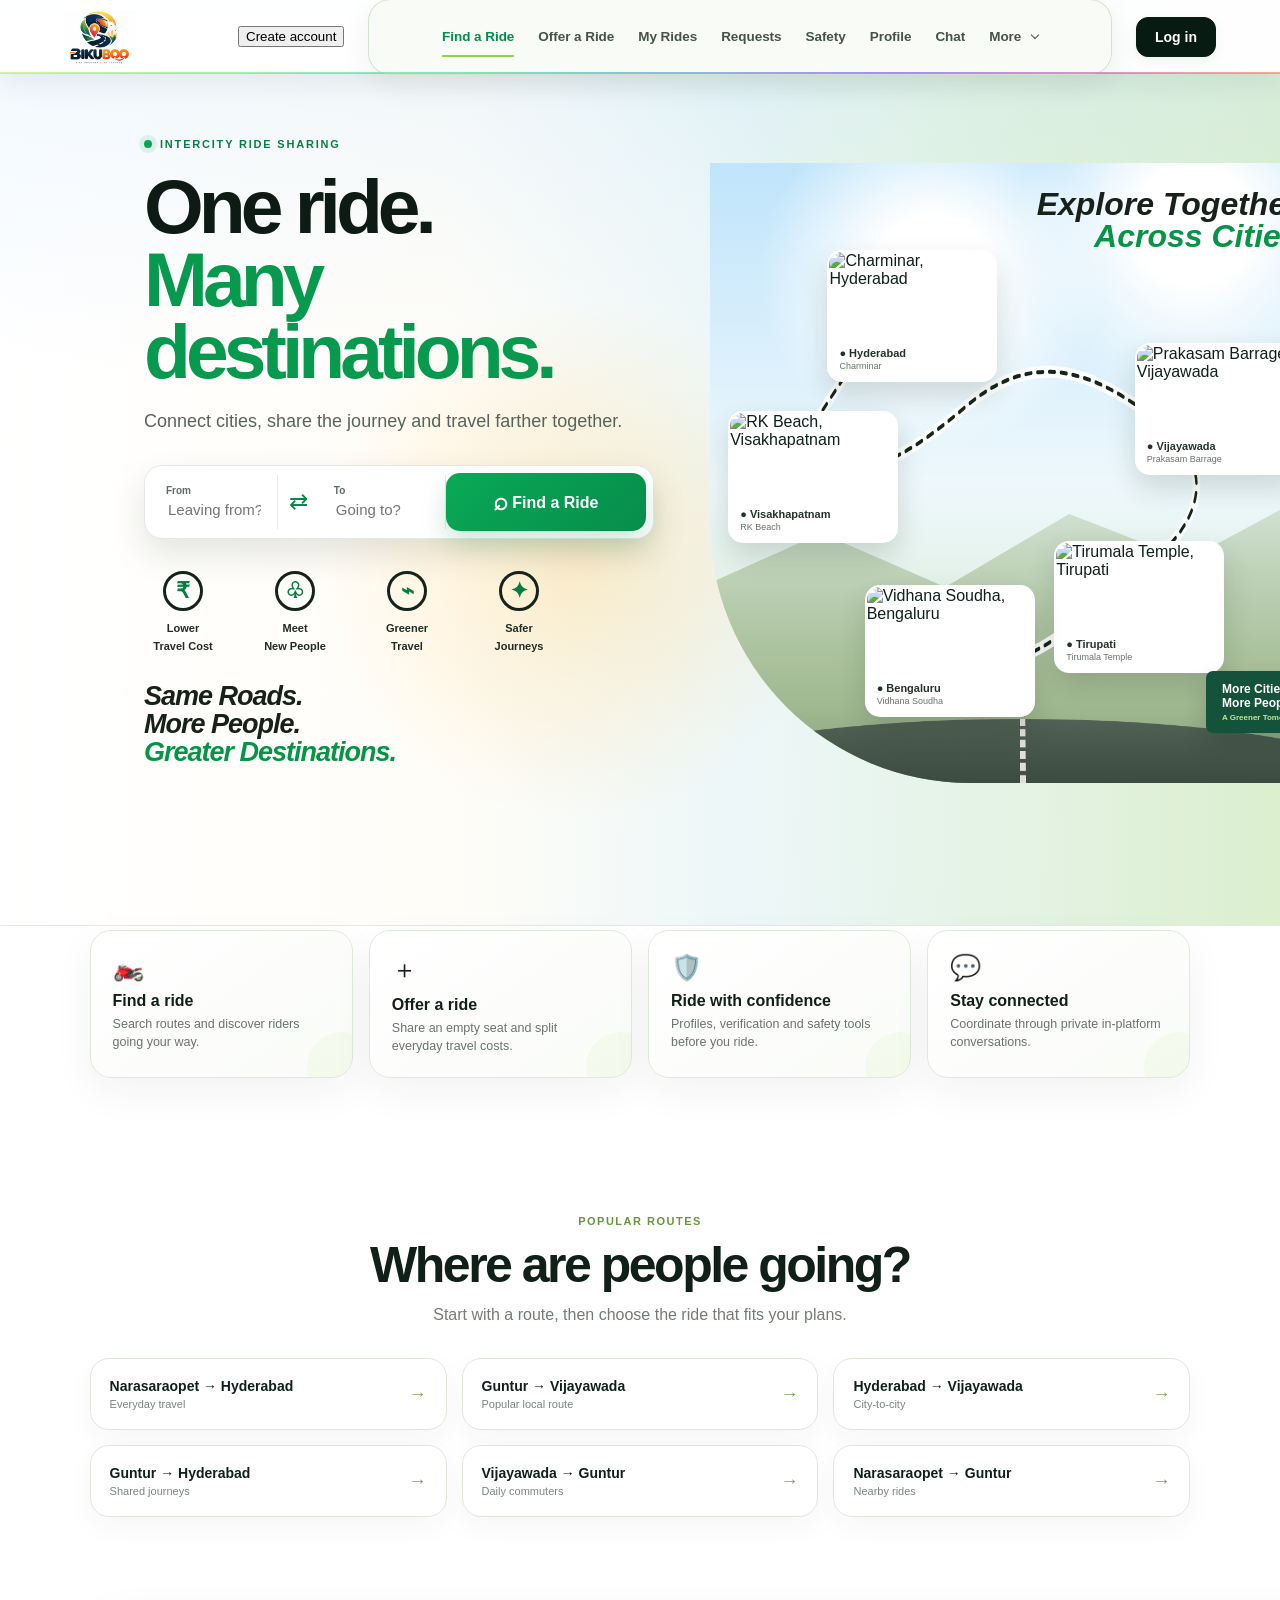
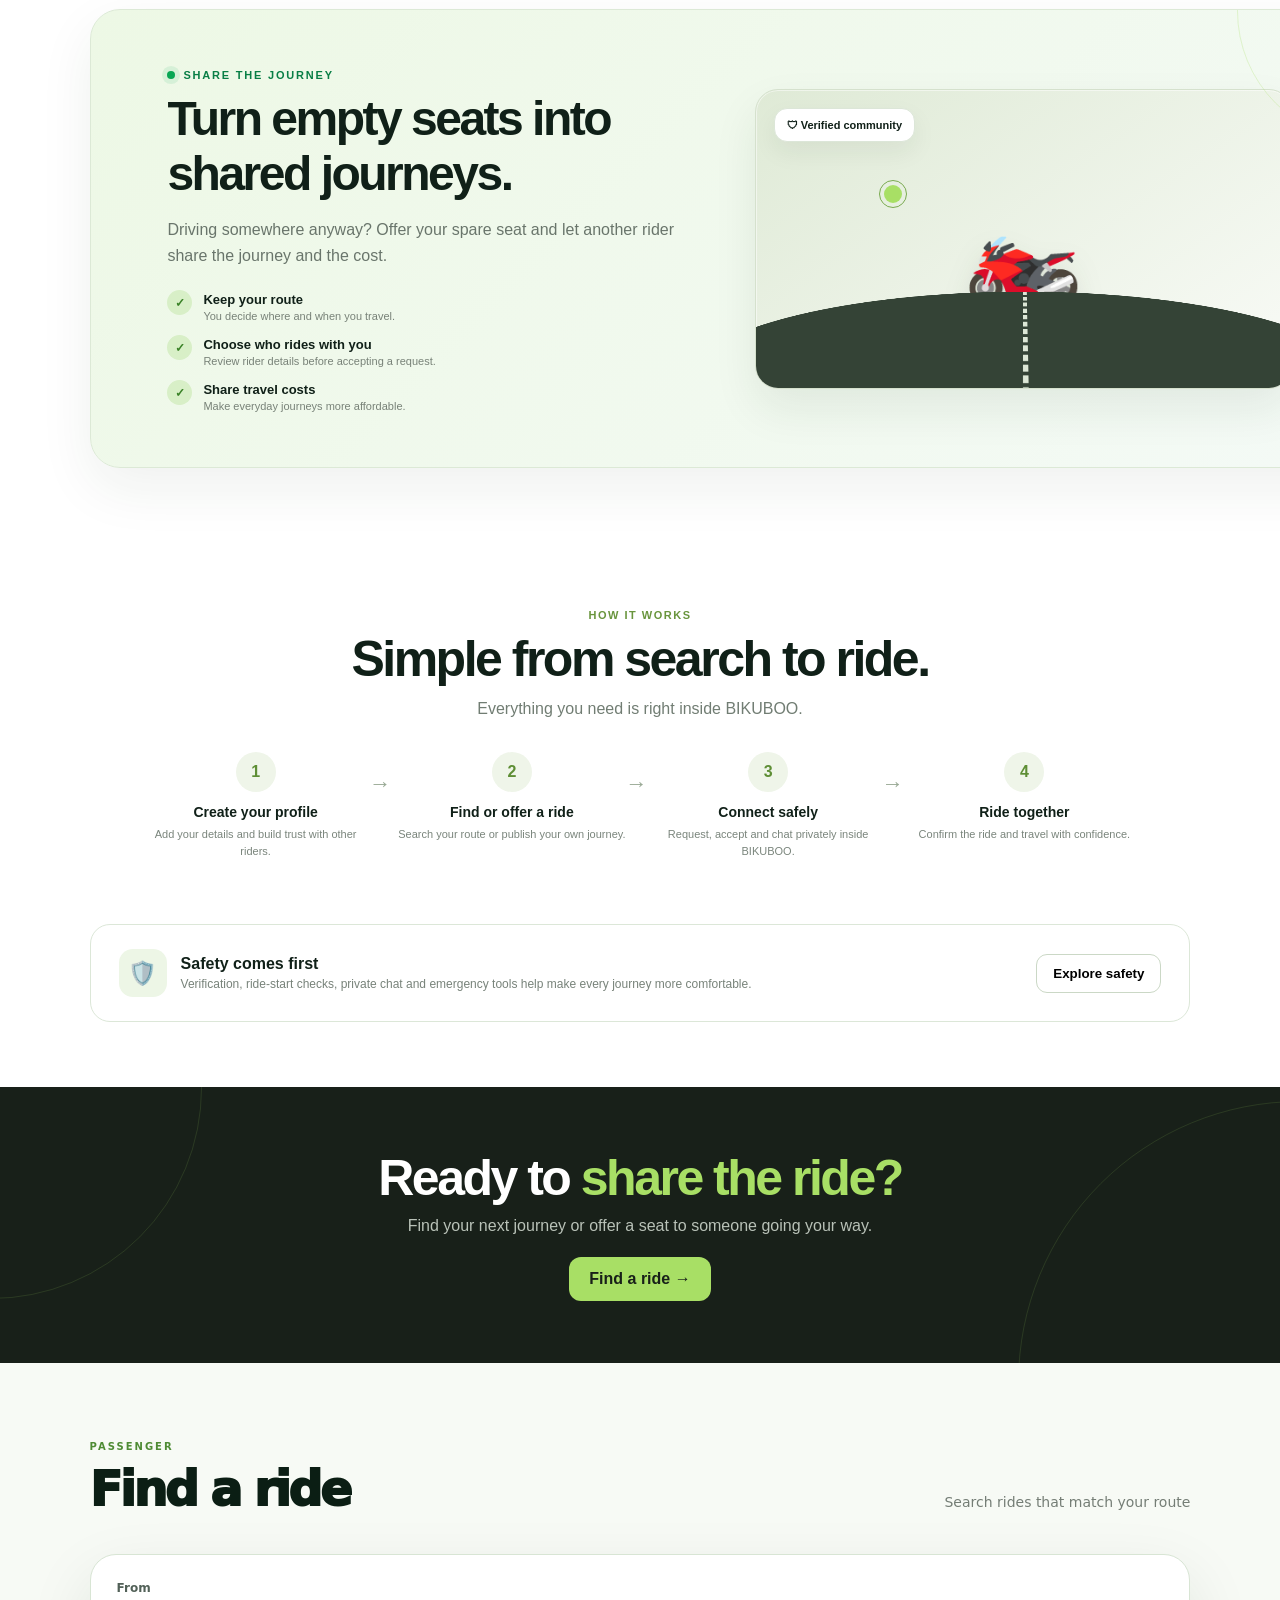
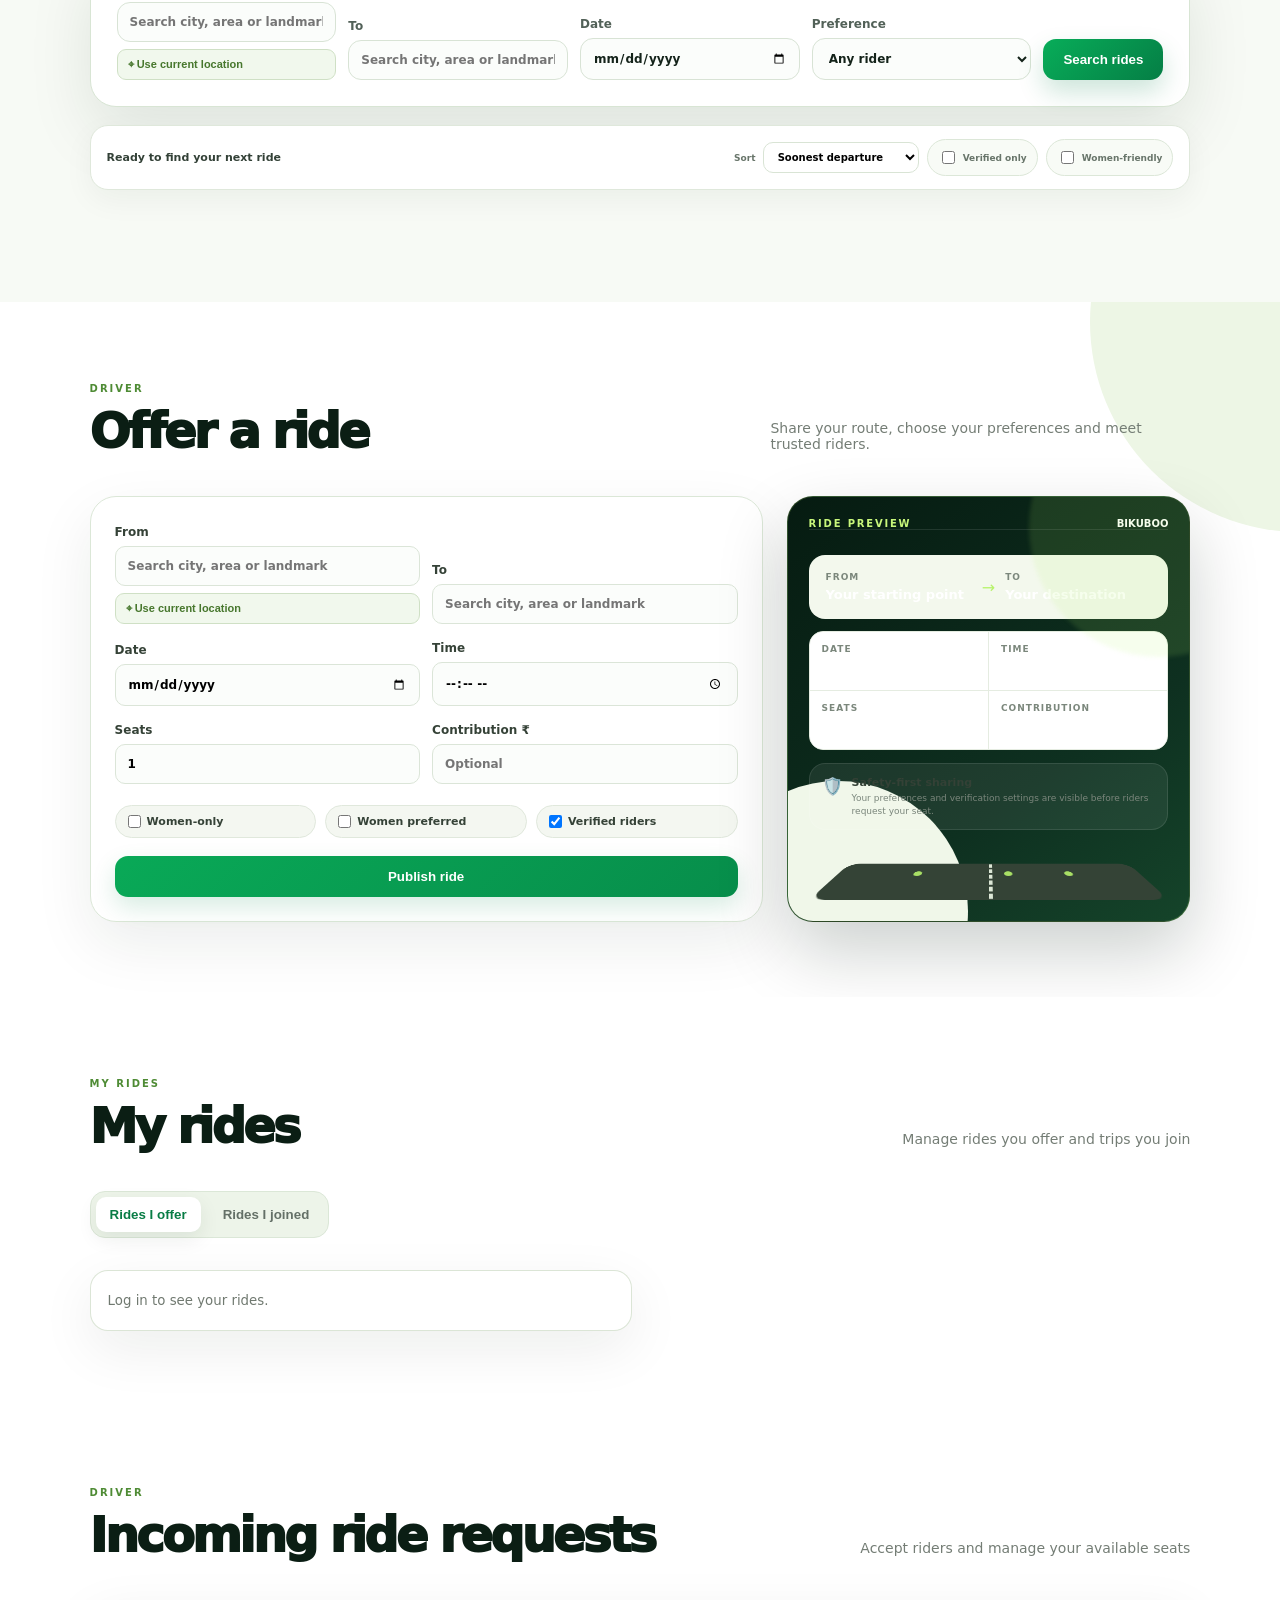
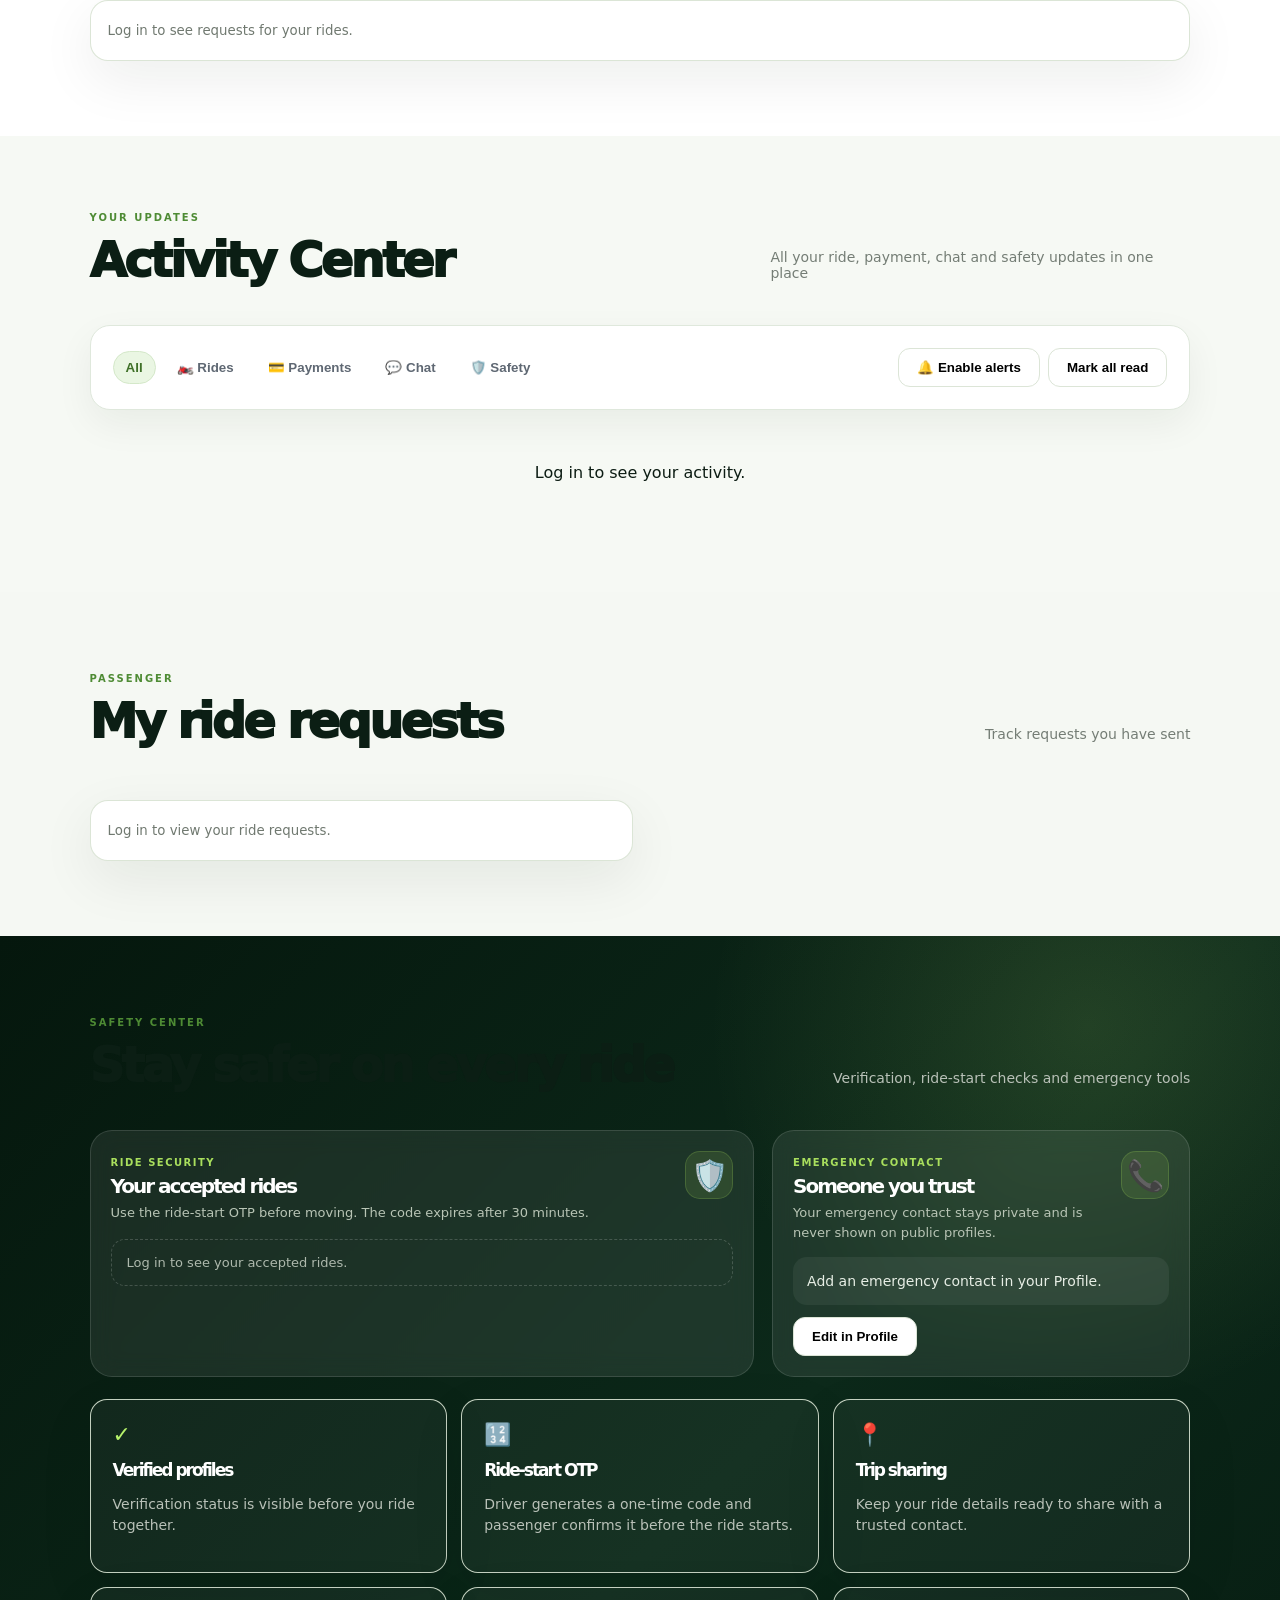
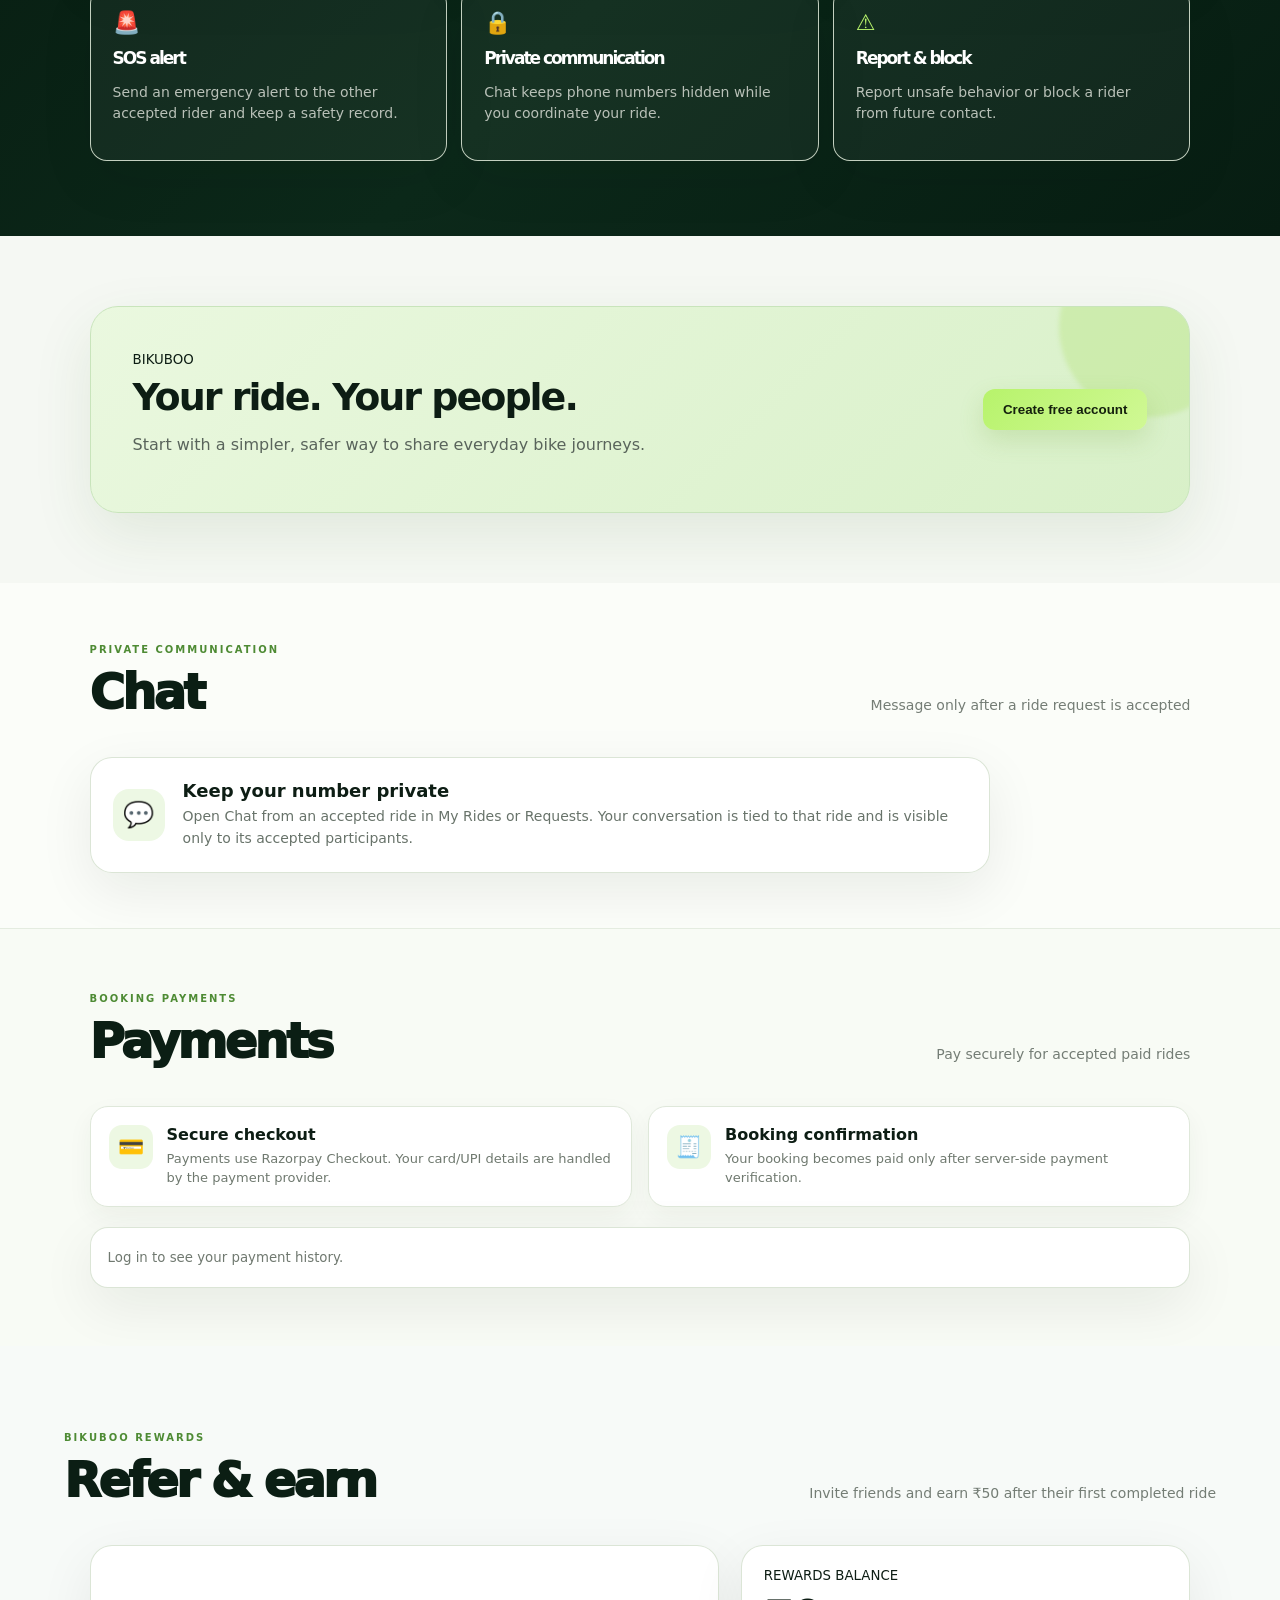
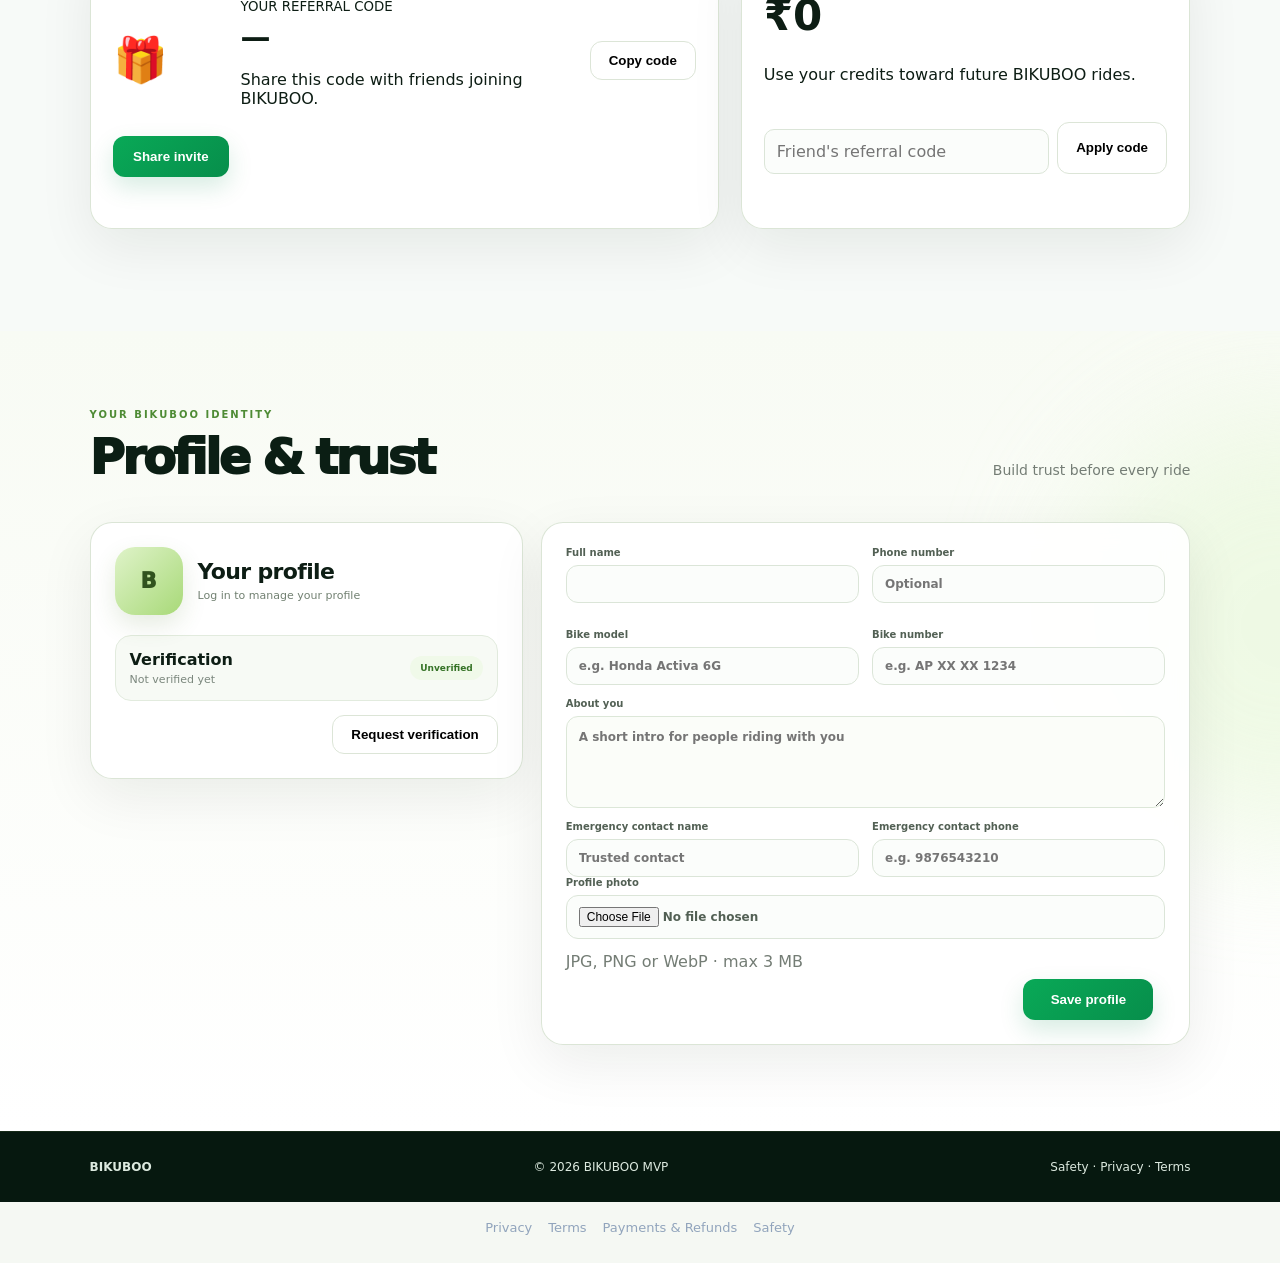
==== commit e9d22608: "Add static mobile header actions" ====
--- a/index.html
+++ b/index.html
@@ -17,7 +17,23 @@
 <meta name="twitter:image" content="https://bikuboo.vercel.app/icons/icon-512.png">
 <meta name="google-site-verification" content="oPoI-Fr1Dqt0ak-qKjVxhGH4PeJJu1pohWr8lfvrr2c" />
 <style id="bikuboo-critical-landing">body:not(.bk-home-ready) .hero,body:not(.bk-home-ready) .vibe-strip{display:none!important}body:not(.bk-home-ready) main>#find,body:not(.bk-home-ready) main>#offer,body:not(.bk-home-ready) main>#myRides,body:not(.bk-home-ready) main>#driverRequests,body:not(.bk-home-ready) main>#activity,body:not(.bk-home-ready) main>#myRequests,body:not(.bk-home-ready) main>#safety,body:not(.bk-home-ready) main>#admin,body:not(.bk-home-ready) main>#chat,body:not(.bk-home-ready) main>#payments,body:not(.bk-home-ready) main>#rewards,body:not(.bk-home-ready) main>#profile{display:none!important}</style><link rel="stylesheet" href="premium-final.css?v=1"><link rel="stylesheet" href="hero-layout-fix.css?v=1"><link rel="stylesheet" href="hero-contained-final.css?v=1"></head><body>
-<header class="site-header"><a class="logo" href="#" aria-label="BIKUBOO home">BIKUBOO</a><button class="mobile-create-btn" type="button" onclick="openModal('signup')">Create account</button><button class="mobile-menu-btn" id="mobileMenuBtn" type="button" aria-label="Open menu" aria-expanded="false">Menu</button><nav id="mainNav"><a class="nav-main active" href="#find">Find a Ride</a><a class="nav-main" href="#offer">Offer a Ride</a><a class="nav-main" href="#myRides">My Rides</a><a class="nav-main" href="#driverRequests">Requests</a><a class="nav-main" href="#safety">Safety</a><a class="nav-main" href="#profile">Profile</a><a class="nav-main" href="#chat">Chat</a><div class="more-wrap"><button class="more-nav-btn" id="moreNavBtn" type="button">More <span>⌄</span></button><div class="more-nav-menu" id="moreNavMenu"><a href="#activity">Activity</a><a href="#payments">Payments</a><a href="#rewards">Rewards</a><a id="adminNavLink" href="#admin" hidden>Admin</a></div></div></nav><div class="header-tools"><div id="notificationWrap" class="notification-wrap" hidden><button id="notificationBtn" class="notification-btn" type="button" aria-label="Notifications">🔔<span id="notificationCount" class="notification-count" hidden>0</span></button><div id="notificationPanel" class="notification-panel"><div class="notification-head"><b>Notifications</b><button id="markNotificationsRead" class="textbtn" type="button">Mark all read</button></div><div id="notificationList"><div class="notification-empty">No notifications yet.</div></div></div></div><div id="authArea"><button class="outline" onclick="openModal('login')">Log in</button></div></div></header><main><section class="hero hero-vibrant"><div class="hero-copy"><span class="pill">🏍️ Bike pooling made safer</span><h1>Share the ride.<br><span>Ride safer.</span></h1><p>Find verified riders going your way, or offer a seat on your bike. BIKUBOO puts trust and safety at the center of every journey.</p><div class="actions"><a class="primary" href="#find">Find a ride</a><a class="secondary" href="#offer">Offer a ride</a></div><div class="trust"><span>✓ Verified profiles</span><span>✓ Women-safe options</span><span>✓ Trusted contacts</span></div></div><div class="visual visual-vibrant"><div class="visual-glow glow-one"></div><div class="visual-glow glow-two"></div><div class="orbit orbit-one"></div><div class="orbit orbit-two"></div><div class="hero-route-art" aria-label="Animated route from Vijayawada to Guntur"><div class="route-line"><span class="route-dot"></span></div><div class="route-city city-a">📍 Vijayawada</div><div class="route-city city-b">🏁 Guntur</div><div class="route-mini-card"><strong>Smart route</strong><small>Fast • verified • nearby</small></div></div><div class="route-chip route-chip-a">📍 Vijayawada</div><div class="route-chip route-chip-b">🏁 Guntur</div><div class="ride ride-float"><b>Vijayawada → Guntur</b><small>Today · 6:30 PM</small><span>✓ Verified ride</span></div><div class="floating-stat stat-one">⚡ <b>Fast match</b><small>3 riders nearby</small></div><div class="floating-stat stat-two">🛡️ <b>Trust first</b><small>Verified community</small></div></div></section><section class="vibe-strip"><div class="vibe-card vibe-lime"><img src="assets/map-vibe.svg" alt="Map and route illustration"><div><small>SMART ROUTES</small><h3>Find your way</h3><p>Search cities, landmarks and live routes in seconds.</p></div></div><div class="vibe-card vibe-purple"><img src="assets/community-vibe.svg" alt="Riders community illustration"><div><small>GOOD PEOPLE</small><h3>Meet trusted riders</h3><p>Profiles, ratings and verification before every ride.</p></div></div><div class="vibe-card vibe-orange"><img src="assets/safety-vibe.svg" alt="Safety shield illustration"><div><small>RIDE CONFIDENTLY</small><h3>Safety built in</h3><p>OTP, SOS, chat and activity alerts keep you covered.</p></div></div></section>
+<header class="site-header"><a class="logo" href="#" aria-label="BIKUBOO home">BIKUBOO</a><button class="mobile-create-btn" type="button" onclick="openModal('signup')">Create account</button><button class="mobile-menu-btn" id="mobileMenuBtn" type="button" aria-label="Open menu" aria-expanded="false">Menu</button><nav id="mainNav"><a class="nav-main active" href="#find">Find a Ride</a><a class="nav-main" href="#offer">Offer a Ride</a><a class="nav-main" href="#myRides">My Rides</a><a class="nav-main" href="#driverRequests">Requests</a><a class="nav-main" href="#safety">Safety</a><a class="nav-main" href="#profile">Profile</a><a class="nav-main" href="#chat">Chat</a><div class="more-wrap"><button class="more-nav-btn" id="moreNavBtn" type="button">More <span>⌄</span></button><div class="more-nav-menu" id="moreNavMenu"><a href="#activity">Activity</a><a href="#payments">Payments</a><a href="#rewards">Rewards</a><a id="adminNavLink" href="#admin" hidden>Admin</a></div></div></nav><div class="header-tools"><div id="notificationWrap" class="notification-wrap" hidden><button id="notificationBtn" class="notification-btn" type="button" aria-label="Notifications">🔔<span id="notificationCount" class="notification-count" hidden>0</span></button><div id="notificationPanel" class="notification-panel"><div class="notification-head"><b>Notifications</b><button id="markNotificationsRead" class="textbtn" type="button">Mark all read</button></div><div id="notificationList"><div class="notification-empty">No notifications yet.</div></div></div></div><div id="authArea"><button class="outline" onclick="openModal('login')">Log in</button></div></div></header><!-- BIKUBOO-MOBILE-HEADER -->
+<div id="mobileAuthActions" aria-label="BIKUBOO mobile actions">
+  <button id="mobileInstallStatic" type="button" onclick="document.getElementById('installAppBtn')?.click()">📲 Install</button>
+  <button id="mobileLoginStatic" type="button" onclick="window.openModal&&window.openModal('login')">Log in</button>
+  <button id="mobileSignupStatic" type="button" onclick="window.openModal&&window.openModal('signup')">Create account</button>
+</div>
+<style id="bikuboo-mobile-header-style">
+#mobileAuthActions{display:none}
+@media(max-width:700px){
+  #mobileAuthActions{display:grid;grid-template-columns:1fr 1fr 1.35fr;gap:8px;padding:9px 12px;background:#fff;border-bottom:1px solid #e5edf5;position:sticky;top:70px;z-index:9998;box-shadow:0 4px 16px rgba(8,43,85,.08)}
+  #mobileAuthActions button{appearance:none;border:0;border-radius:12px;padding:11px 7px;font:800 13px/1 system-ui,sans-serif;cursor:pointer;white-space:nowrap}
+  #mobileInstallStatic{background:#eaf8d8;color:#315d18}
+  #mobileLoginStatic{background:#eef6ff;color:#123b65}
+  #mobileSignupStatic{background:linear-gradient(135deg,#ff5a1f,#ff7a21);color:#fff}
+}
+@media(max-width:390px){#mobileAuthActions{grid-template-columns:1fr 1fr 1.2fr;gap:6px;padding-left:8px;padding-right:8px}#mobileAuthActions button{font-size:12px;padding-left:4px;padding-right:4px}}
+</style><main><section class="hero hero-vibrant"><div class="hero-copy"><span class="pill">🏍️ Bike pooling made safer</span><h1>Share the ride.<br><span>Ride safer.</span></h1><p>Find verified riders going your way, or offer a seat on your bike. BIKUBOO puts trust and safety at the center of every journey.</p><div class="actions"><a class="primary" href="#find">Find a ride</a><a class="secondary" href="#offer">Offer a ride</a></div><div class="trust"><span>✓ Verified profiles</span><span>✓ Women-safe options</span><span>✓ Trusted contacts</span></div></div><div class="visual visual-vibrant"><div class="visual-glow glow-one"></div><div class="visual-glow glow-two"></div><div class="orbit orbit-one"></div><div class="orbit orbit-two"></div><div class="hero-route-art" aria-label="Animated route from Vijayawada to Guntur"><div class="route-line"><span class="route-dot"></span></div><div class="route-city city-a">📍 Vijayawada</div><div class="route-city city-b">🏁 Guntur</div><div class="route-mini-card"><strong>Smart route</strong><small>Fast • verified • nearby</small></div></div><div class="route-chip route-chip-a">📍 Vijayawada</div><div class="route-chip route-chip-b">🏁 Guntur</div><div class="ride ride-float"><b>Vijayawada → Guntur</b><small>Today · 6:30 PM</small><span>✓ Verified ride</span></div><div class="floating-stat stat-one">⚡ <b>Fast match</b><small>3 riders nearby</small></div><div class="floating-stat stat-two">🛡️ <b>Trust first</b><small>Verified community</small></div></div></section><section class="vibe-strip"><div class="vibe-card vibe-lime"><img src="assets/map-vibe.svg" alt="Map and route illustration"><div><small>SMART ROUTES</small><h3>Find your way</h3><p>Search cities, landmarks and live routes in seconds.</p></div></div><div class="vibe-card vibe-purple"><img src="assets/community-vibe.svg" alt="Riders community illustration"><div><small>GOOD PEOPLE</small><h3>Meet trusted riders</h3><p>Profiles, ratings and verification before every ride.</p></div></div><div class="vibe-card vibe-orange"><img src="assets/safety-vibe.svg" alt="Safety shield illustration"><div><small>RIDE CONFIDENTLY</small><h3>Safety built in</h3><p>OTP, SOS, chat and activity alerts keep you covered.</p></div></div></section>
 <section id="find"><div class="heading"><div><small>PASSENGER</small><h2>Find a ride</h2></div><p>Search rides that match your route</p></div><form id="search" class="card"><label>From<div class="place-field"><input id="from" autocomplete="off" placeholder="Search city, area or landmark" required><button type="button" class="current-location-btn" data-target="from">⌖ Use current location</button><div id="fromSuggestions" class="place-suggestions"></div></div></label><label>To<div class="place-field"><input id="to" autocomplete="off" placeholder="Search city, area or landmark" required><div id="toSuggestions" class="place-suggestions"></div></div></label><label>Date<input id="searchDate" type="date" required></label><label>Preference<select id="pref"><option>Any rider</option><option>Women only</option><option>Women preferred</option><option>Verified riders only</option></select></label><button class="primary" type="submit">Search rides</button></form><div class="bk-search-tools"><div class="bk-result-summary" id="searchSummary">Ready to find your next ride</div><div class="bk-search-controls"><label>Sort <select id="rideSort"><option value="soonest">Soonest departure</option><option value="price">Lowest contribution</option><option value="seats">Most seats</option></select></label><label class="bk-check-filter"><input id="verifiedFilter" type="checkbox"> Verified only</label><label class="bk-check-filter"><input id="womenFilter" type="checkbox"> Women-friendly</label></div></div><div id="results"></div><div id="rideMapPanel" class="ride-map-panel" hidden><div class="map-panel-head"><div><small>LIVE ROUTE</small><h3 id="mapRouteTitle">Ride route</h3><div id="mapRouteMeta" class="map-route-meta"></div></div><button id="closeRideMap" class="map-close" type="button">×</button></div><div id="rideMap" class="ride-map"></div></div></section>
 <section id="offer" class="alt bk-offer-section"><div class="heading"><div><small>DRIVER</small><h2>Offer a ride</h2></div><p>Share your route, choose your preferences and meet trusted riders.</p></div><div class="bk-offer-layout"><form id="offerForm" class="card grid bk-offer-form">
 <label>From<div class="place-field"><input id="ofrom" autocomplete="off" required placeholder="Search city, area or landmark"><button type="button" class="current-location-btn" data-target="ofrom">⌖ Use current location</button><div id="ofromSuggestions" class="place-suggestions"></div></div></label>
